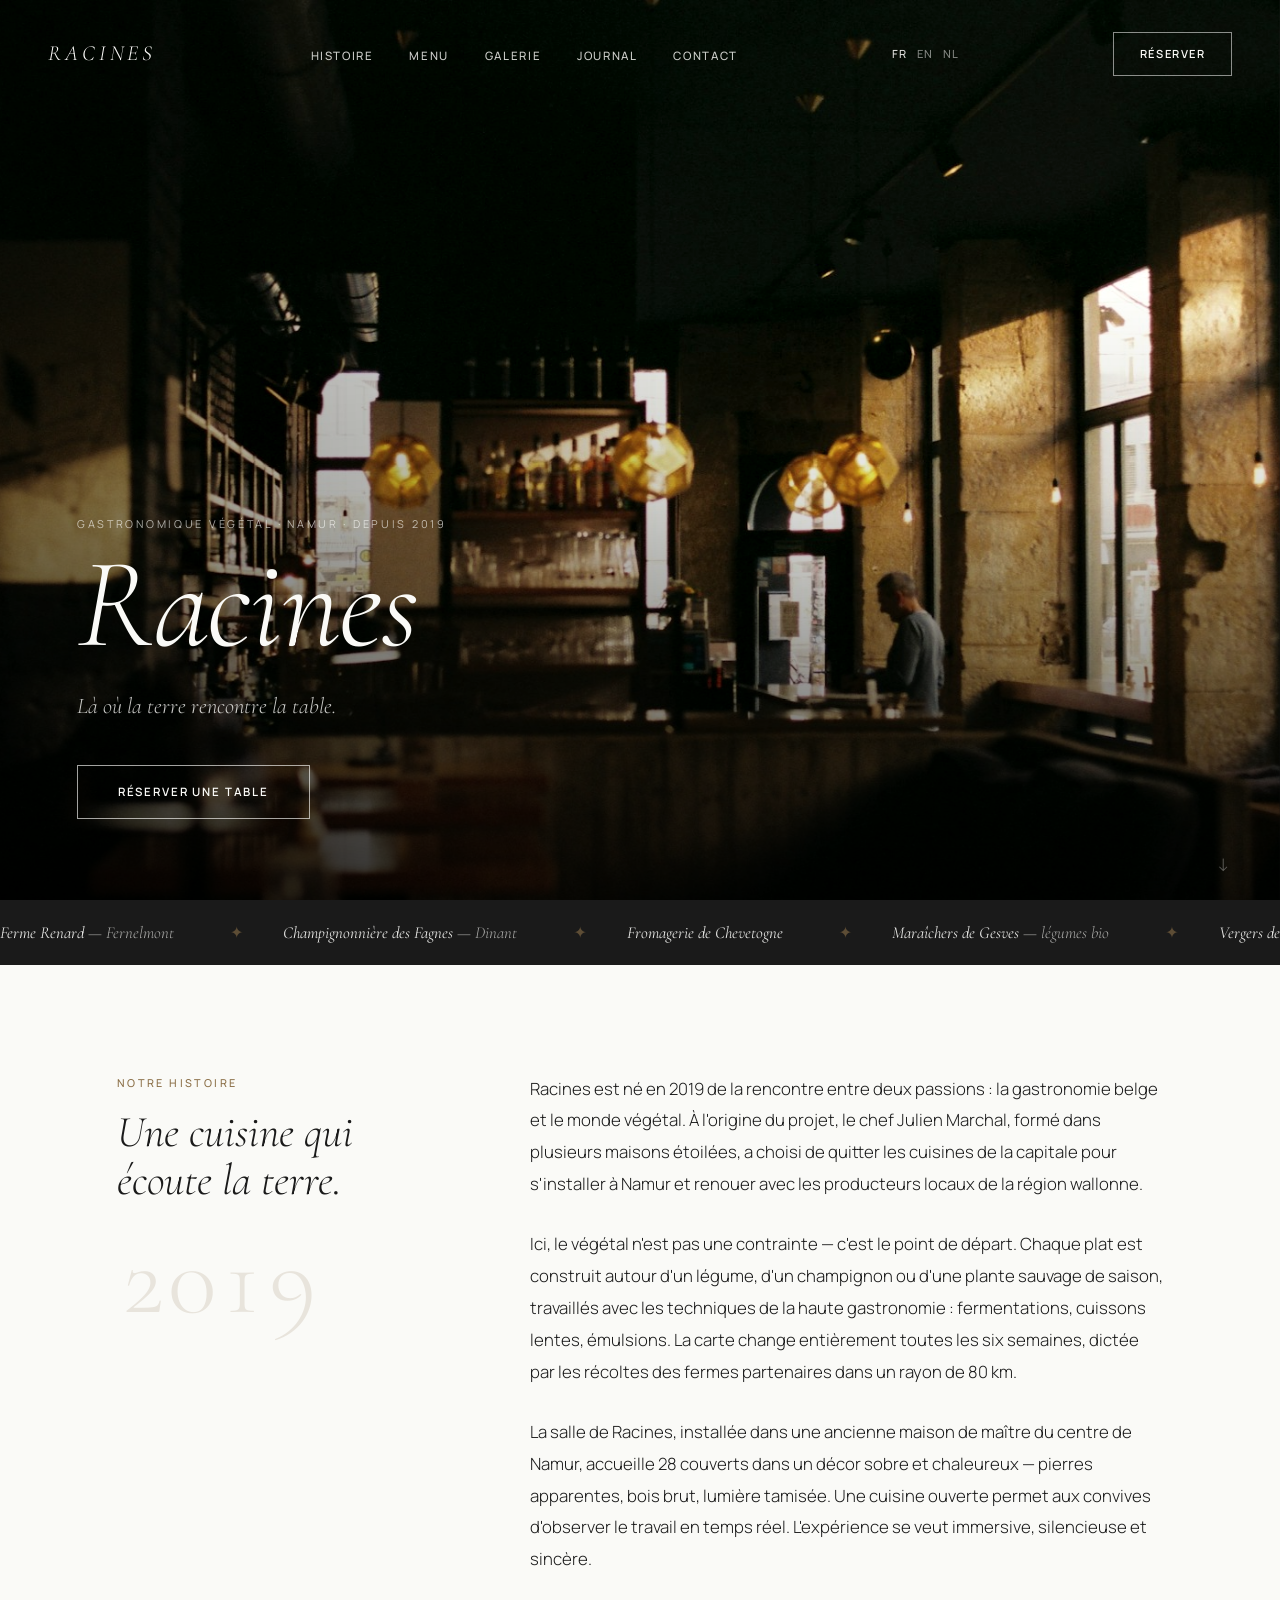
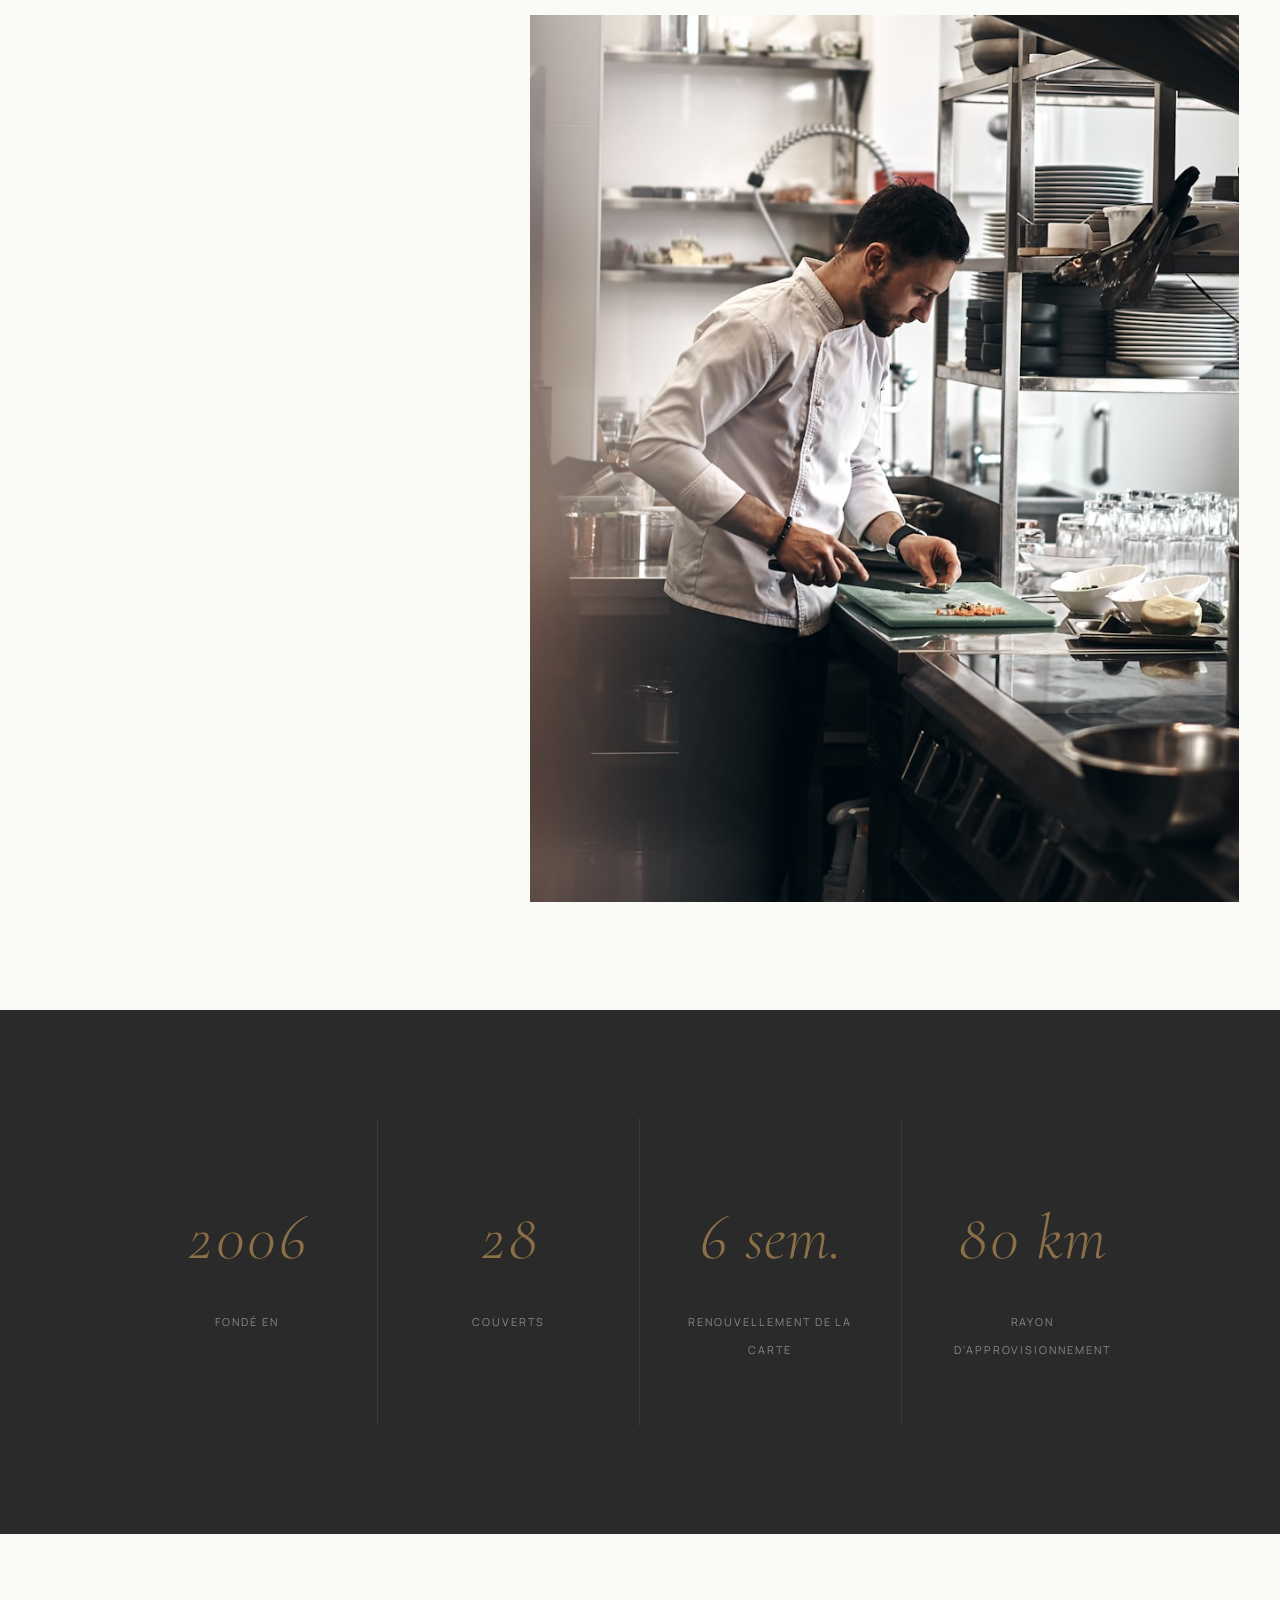
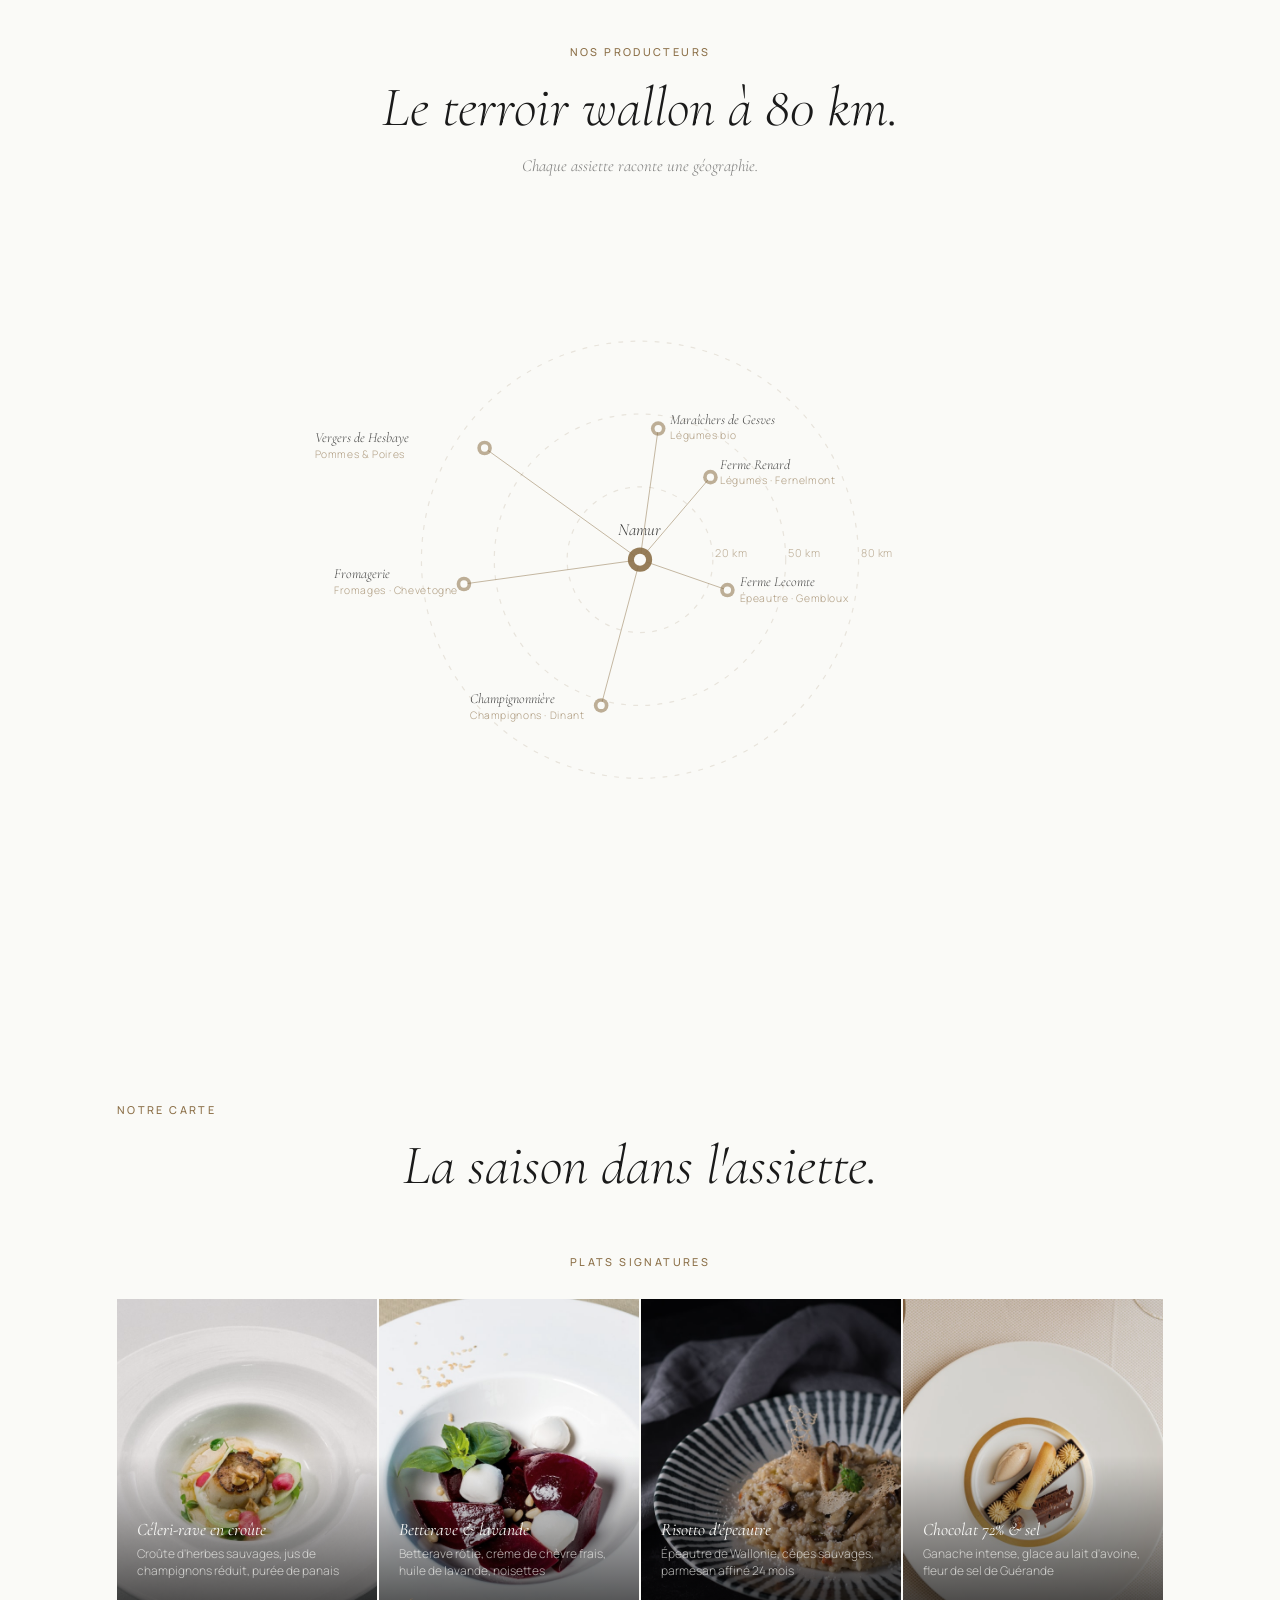
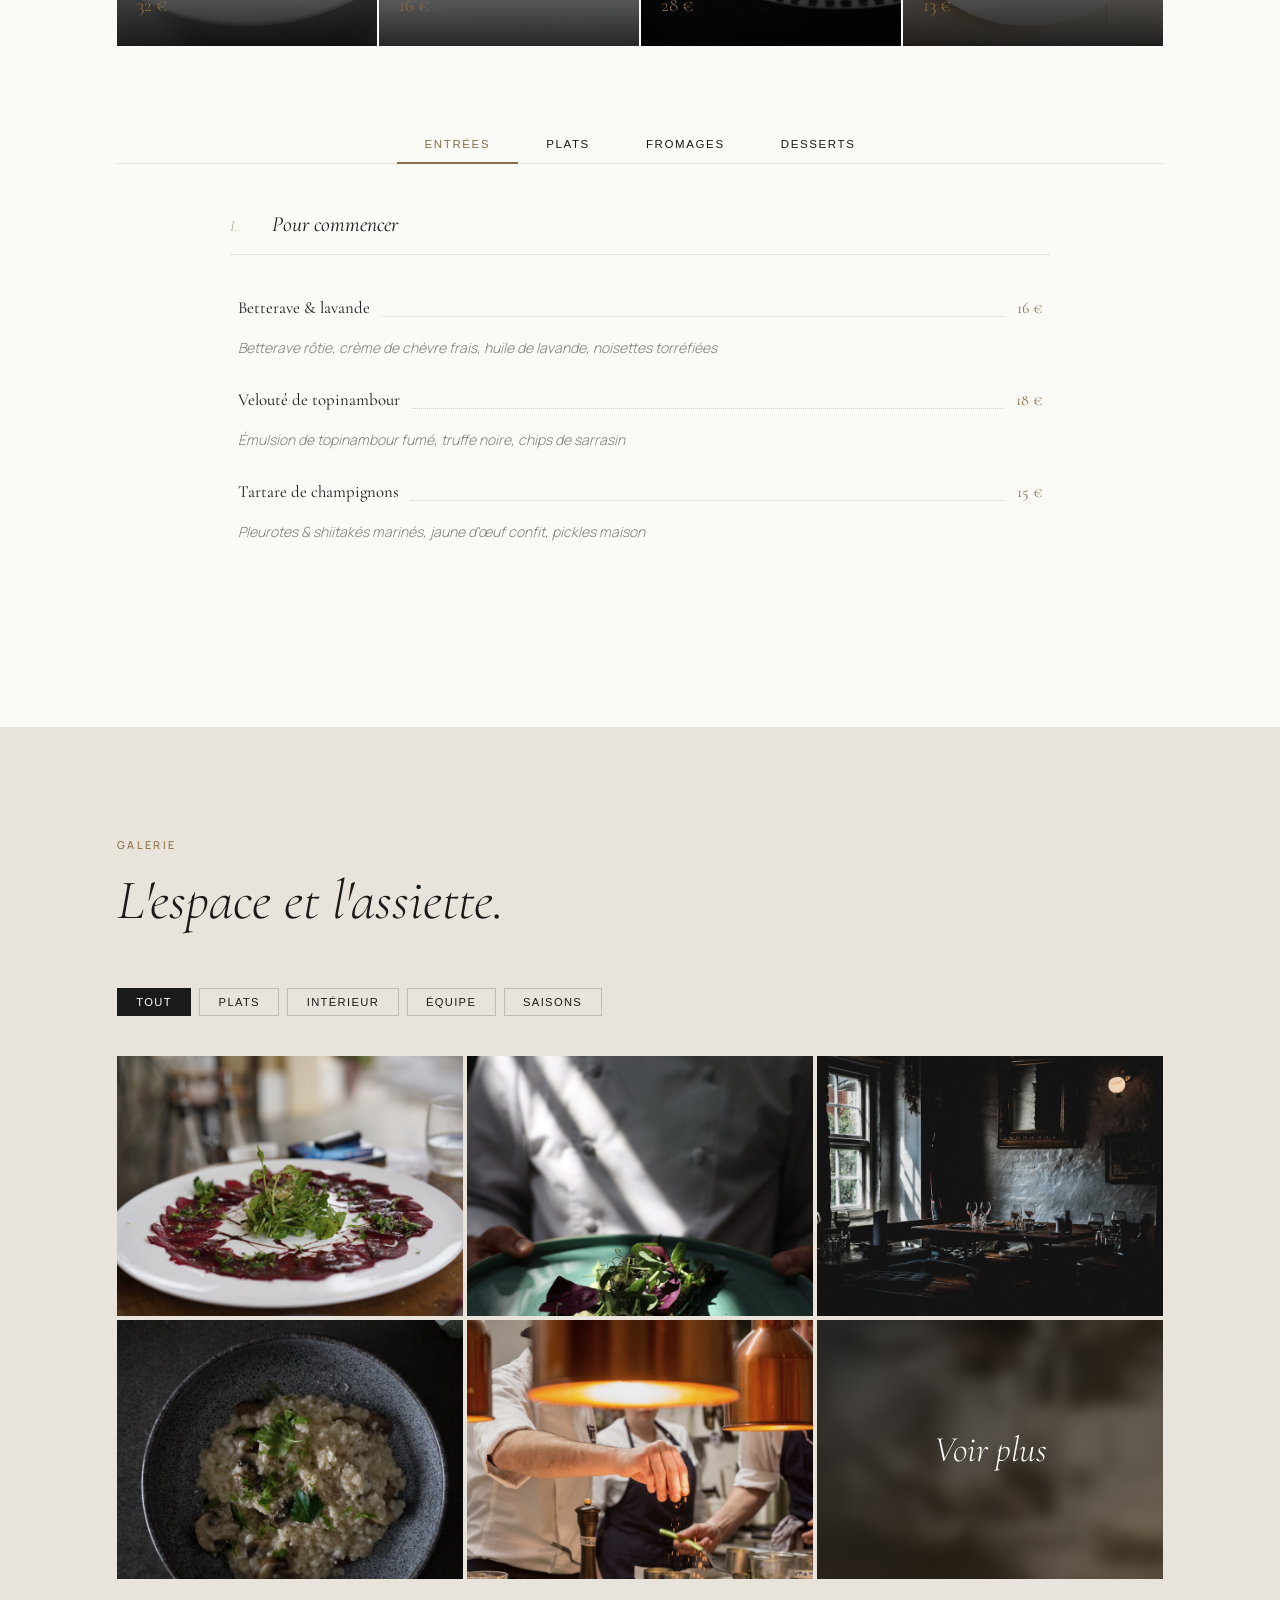
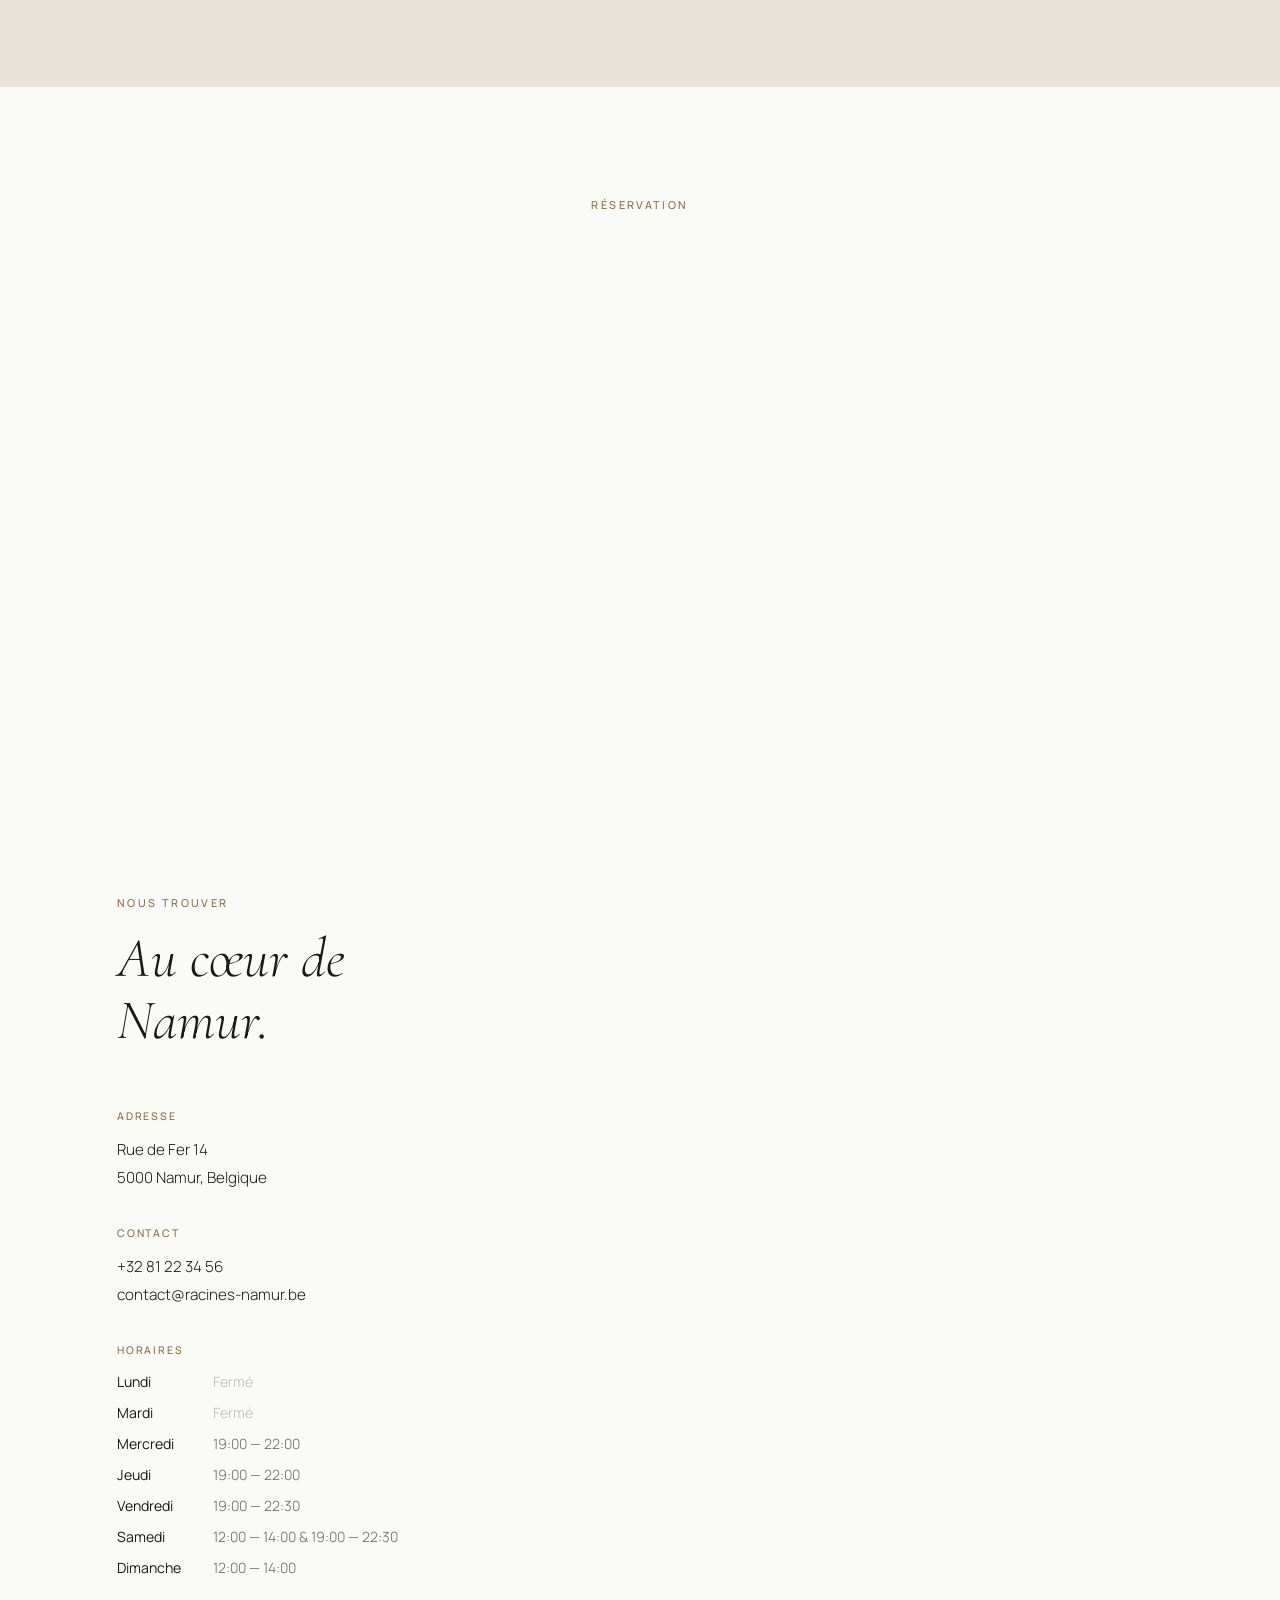
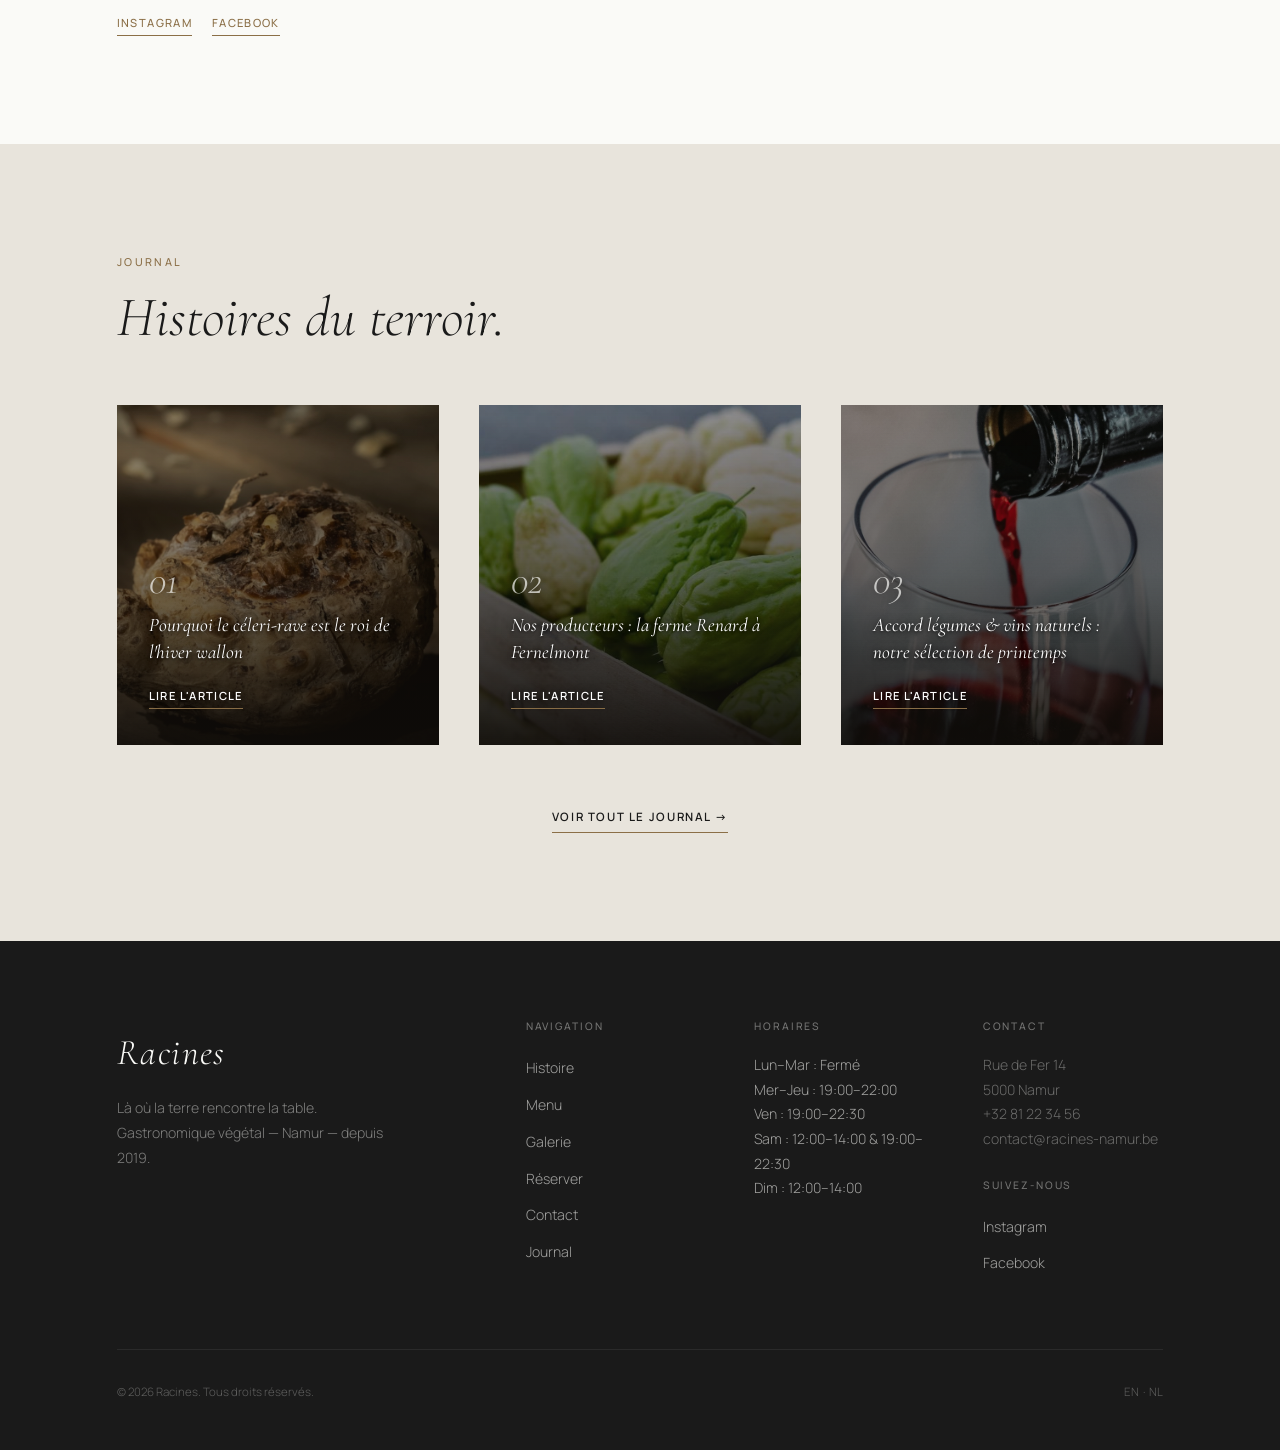
==== index.html @ 2dc5ccd5 "Site démo Racines — restaurant gastronomique végétal à Namur (Premium, mood Gastro)" ====
<!DOCTYPE html>
<html lang="fr">
<head>
  <meta charset="UTF-8">
  <meta name="viewport" content="width=device-width, initial-scale=1.0">
  <title>Racines — Restaurant gastronomique végétal à Namur</title>
  <meta name="description" content="Restaurant gastronomique végétal à Namur. Cuisine de saison, produits locaux wallons, 28 couverts. Réservation en ligne sur TheFork.">

  <!-- OpenGraph -->
  <meta property="og:title" content="Racines — Gastronomique végétal, Namur">
  <meta property="og:description" content="Restaurant gastronomique végétal à Namur. Cuisine de saison, produits locaux wallons, 28 couverts.">
  <meta property="og:image" content="https://racines-namur.be/assets/photos/hero.jpg">
  <meta property="og:url" content="https://racines-namur.be/">
  <meta property="og:type" content="website">
  <meta property="og:locale" content="fr_BE">

  <!-- Multilingue hreflang -->
  <link rel="alternate" hreflang="fr" href="https://racines-namur.be/" />
  <link rel="alternate" hreflang="en" href="https://racines-namur.be/en.html" />
  <link rel="alternate" hreflang="nl" href="https://racines-namur.be/nl.html" />
  <link rel="alternate" hreflang="x-default" href="https://racines-namur.be/" />

  <!-- Favicon -->
  <link rel="icon" type="image/svg+xml" href="assets/favicon.svg">

  <!-- Google Fonts -->
  <link rel="preconnect" href="https://fonts.googleapis.com">
  <link rel="preconnect" href="https://fonts.gstatic.com" crossorigin>
  <link href="https://fonts.googleapis.com/css2?family=Cormorant+Garamond:ital,wght@0,300;0,400;0,600;1,300;1,400;1,600&family=Manrope:wght@300;400;500;600&display=swap" rel="stylesheet">

  <!-- AOS — version figée -->
  <link href="https://unpkg.com/aos@2.3.4/dist/aos.css" rel="stylesheet">

  <!-- Styles -->
  <link rel="stylesheet" href="styles.css?v=3">

  <!-- Flux RSS du Journal -->
  <link rel="alternate" type="application/rss+xml" title="Racines — Journal" href="feed.xml">

  <!-- Schema.org Restaurant (Premium — enrichi) -->
  <script type="application/ld+json">
  {
    "@context": "https://schema.org",
    "@type": "Restaurant",
    "name": "Racines",
    "inLanguage": "fr",
    "image": "https://racines-namur.be/assets/photos/hero.jpg",
    "description": "Restaurant gastronomique végétal à Namur. Cuisine de saison, produits locaux wallons dans un rayon de 80 km.",
    "address": {
      "@type": "PostalAddress",
      "streetAddress": "Rue de Fer 14",
      "postalCode": "5000",
      "addressLocality": "Namur",
      "addressCountry": "BE"
    },
    "geo": {
      "@type": "GeoCoordinates",
      "latitude": 50.4669,
      "longitude": 4.8674
    },
    "telephone": "+32 81 22 34 56",
    "email": "contact@racines-namur.be",
    "servesCuisine": "Gastronomique végétal",
    "priceRange": "€€€",
    "url": "https://racines-namur.be",
    "menu": "https://racines-namur.be/#menu",
    "acceptsReservations": true,
    "hasMap": "https://maps.app.goo.gl/racines-namur",
    "openingHoursSpecification": [
      { "@type": "OpeningHoursSpecification", "dayOfWeek": ["Wednesday","Thursday"], "opens": "19:00", "closes": "22:00" },
      { "@type": "OpeningHoursSpecification", "dayOfWeek": "Friday", "opens": "19:00", "closes": "22:30" },
      { "@type": "OpeningHoursSpecification", "dayOfWeek": "Saturday", "opens": "12:00", "closes": "14:00" },
      { "@type": "OpeningHoursSpecification", "dayOfWeek": "Saturday", "opens": "19:00", "closes": "22:30" },
      { "@type": "OpeningHoursSpecification", "dayOfWeek": "Sunday", "opens": "12:00", "closes": "14:00" }
    ]
  }
  </script>
</head>
<body>

  <!-- ============================================================
       NAV
  ============================================================ -->
  <nav class="nav" id="nav" role="navigation" aria-label="Navigation principale">
    <a href="#" class="nav-logo-text" aria-label="Racines — accueil">Racines</a>

    <ul class="nav-links" role="list">
      <li><a href="#about">Histoire</a></li>
      <li><a href="#menu">Menu</a></li>
      <li><a href="#galerie">Galerie</a></li>
      <li><a href="#blog">Journal</a></li>
      <li><a href="#contact">Contact</a></li>
    </ul>

    <ul class="lang-switcher" role="list" aria-label="Langue">
      <li><a href="index.html" hreflang="fr" class="active" aria-current="true">FR</a></li>
      <li><a href="en.html" hreflang="en">EN</a></li>
      <li><a href="nl.html" hreflang="nl">NL</a></li>
    </ul>

    <a href="#reservation" class="nav-cta">Réserver</a>

    <button class="nav-burger" aria-label="Ouvrir le menu" aria-expanded="false" aria-controls="nav-mobile">
      <span></span><span></span><span></span>
    </button>
  </nav>

  <!-- Mobile nav -->
  <div class="nav-mobile" id="nav-mobile" hidden role="dialog" aria-label="Menu mobile">
    <button class="nav-close" id="nav-close" aria-label="Fermer le menu">×</button>
    <ul class="nav-mobile-links" role="list">
      <li><a href="#about">Histoire</a></li>
      <li><a href="#menu">Menu</a></li>
      <li><a href="#galerie">Galerie</a></li>
      <li><a href="#blog">Journal</a></li>
      <li><a href="#reservation">Réserver</a></li>
      <li><a href="#contact">Contact</a></li>
    </ul>
    <ul class="lang-mobile" role="list" aria-label="Langue">
      <li><a href="index.html" hreflang="fr">FR</a></li>
      <li><a href="en.html" hreflang="en">EN</a></li>
      <li><a href="nl.html" hreflang="nl">NL</a></li>
    </ul>
  </div>

  <!-- ============================================================
       HERO — full-bleed, titre italique bas-gauche
  ============================================================ -->
  <section class="hero-full" aria-label="Accueil">
    <picture>
      <img src="assets/photos/hero.jpg"
           alt="Salle de Racines — pierres apparentes, bois brut, cuisine ouverte"
           class="hero-image"
           loading="eager"
           fetchpriority="high">
    </picture>
    <div class="hero-content">
      <span class="hero-eyebrow">Gastronomique végétal &middot; Namur &middot; depuis 2019</span>
      <h1 class="hero-title">Racines</h1>
      <p class="hero-slogan">Là où la terre rencontre la table.</p>
      <a href="#reservation" class="hero-cta">Réserver une table</a>
    </div>
    <div class="hero-scroll" aria-hidden="true">↓</div>
  </section>

  <!-- ============================================================
       MARQUEE — producteurs wallons [brisure signature]
  ============================================================ -->
  <div class="marquee-section" aria-hidden="true">
    <div class="marquee-track">
      <!-- Contenu dupliqué pour l'infini -->
      <span class="marquee-item"><strong>Ferme Renard</strong> — Fernelmont</span>
      <span class="marquee-sep">✦</span>
      <span class="marquee-item"><strong>Champignonnière des Fagnes</strong> — Dinant</span>
      <span class="marquee-sep">✦</span>
      <span class="marquee-item"><strong>Fromagerie de Chevetogne</strong></span>
      <span class="marquee-sep">✦</span>
      <span class="marquee-item"><strong>Maraîchers de Gesves</strong> — légumes bio</span>
      <span class="marquee-sep">✦</span>
      <span class="marquee-item"><strong>Vergers de Hesbaye</strong> — pommes &amp; poires</span>
      <span class="marquee-sep">✦</span>
      <span class="marquee-item"><strong>Épeautre de la Ferme Lecomte</strong> — Gembloux</span>
      <span class="marquee-sep">✦</span>
      <!-- Duplicate pour le seamless loop -->
      <span class="marquee-item"><strong>Ferme Renard</strong> — Fernelmont</span>
      <span class="marquee-sep">✦</span>
      <span class="marquee-item"><strong>Champignonnière des Fagnes</strong> — Dinant</span>
      <span class="marquee-sep">✦</span>
      <span class="marquee-item"><strong>Fromagerie de Chevetogne</strong></span>
      <span class="marquee-sep">✦</span>
      <span class="marquee-item"><strong>Maraîchers de Gesves</strong> — légumes bio</span>
      <span class="marquee-sep">✦</span>
      <span class="marquee-item"><strong>Vergers de Hesbaye</strong> — pommes &amp; poires</span>
      <span class="marquee-sep">✦</span>
      <span class="marquee-item"><strong>Épeautre de la Ferme Lecomte</strong> — Gembloux</span>
      <span class="marquee-sep">✦</span>
    </div>
  </div>

  <!-- ============================================================
       À PROPOS — grid 1/3 sidebar + 2/3 body [asymétrie structurelle]
  ============================================================ -->
  <section id="about" class="about">
    <div class="container">
      <div class="about-grid">

        <!-- Sidebar 1/3 — sticky -->
        <aside class="about-sidebar" data-aos="fade-right" data-aos-duration="1200">
          <span class="section-label">Notre histoire</span>
          <h2 class="section-title reveal-words">Une cuisine qui écoute la terre.</h2>
          <div class="about-year" aria-label="Fondé en 2019">2019</div>
        </aside>

        <!-- Corps 2/3 -->
        <div class="about-body" data-aos="fade-up" data-aos-duration="1200" data-aos-delay="150">
          <p>Racines est né en 2019 de la rencontre entre deux passions : la gastronomie belge et le monde végétal. À l'origine du projet, le chef Julien Marchal, formé dans plusieurs maisons étoilées, a choisi de quitter les cuisines de la capitale pour s'installer à Namur et renouer avec les producteurs locaux de la région wallonne.</p>
          <p>Ici, le végétal n'est pas une contrainte — c'est le point de départ. Chaque plat est construit autour d'un légume, d'un champignon ou d'une plante sauvage de saison, travaillés avec les techniques de la haute gastronomie : fermentations, cuissons lentes, émulsions. La carte change entièrement toutes les six semaines, dictée par les récoltes des fermes partenaires dans un rayon de 80 km.</p>
          <p>La salle de Racines, installée dans une ancienne maison de maître du centre de Namur, accueille 28 couverts dans un décor sobre et chaleureux — pierres apparentes, bois brut, lumière tamisée. Une cuisine ouverte permet aux convives d'observer le travail en temps réel. L'expérience se veut immersive, silencieuse et sincère.</p>

          <!-- Photo débordante hors du conteneur -->
          <div class="about-photo">
            <picture class="img-with-fallback">
              <img src="assets/photos/equipe-1.jpg"
                   alt="Le chef Julien Marchal en cuisine ouverte chez Racines"
                   loading="lazy">
            </picture>
          </div>
        </div>

      </div>
    </div>
  </section>

  <!-- ============================================================
       CHIFFRES
  ============================================================ -->
  <section class="chiffres" data-aos="fade-up" data-aos-duration="1200">
    <div class="container">
      <div class="chiffres-grid">
        <div class="chiffre-item">
          <span class="chiffre-num counter" data-target="2019" data-duration="2000">2019</span>
          <span class="chiffre-label">Fondé en</span>
        </div>
        <div class="chiffre-item">
          <span class="chiffre-num counter" data-target="28" data-duration="1400">28</span>
          <span class="chiffre-label">Couverts</span>
        </div>
        <div class="chiffre-item">
          <span class="chiffre-num counter" data-target="6" data-suffix=" sem." data-duration="1200">6 sem.</span>
          <span class="chiffre-label">Renouvellement de la carte</span>
        </div>
        <div class="chiffre-item">
          <span class="chiffre-num counter" data-target="80" data-suffix=" km" data-duration="1600">80 km</span>
          <span class="chiffre-label">Rayon d'approvisionnement</span>
        </div>
      </div>
    </div>
  </section>

  <!-- ============================================================
       TERROIR — diagramme radial SVG [brisure signature]
  ============================================================ -->
  <section class="terroir" data-aos="fade-up" data-aos-duration="1400">
    <div class="container">
      <span class="section-label">Nos producteurs</span>
      <h2 class="section-title section-title--center reveal-words">Le terroir wallon à 80 km.</h2>
      <p class="terroir-subtitle">Chaque assiette raconte une géographie.</p>

      <div class="terroir-diagram">
        <svg viewBox="0 0 560 520" xmlns="http://www.w3.org/2000/svg" role="img" aria-label="Carte des producteurs partenaires de Racines autour de Namur">
          <defs>
            <radialGradient id="bgGrad" cx="50%" cy="50%" r="50%">
              <stop offset="0%" stop-color="#f0ece2" stop-opacity="0.5"/>
              <stop offset="100%" stop-color="#fafaf7" stop-opacity="0"/>
            </radialGradient>
          </defs>

          <!-- Cercles concentriques distance -->
          <circle cx="280" cy="260" r="60"  fill="none" stroke="#e8e4dc" stroke-width="1" stroke-dasharray="4 6"/>
          <circle cx="280" cy="260" r="120" fill="none" stroke="#e8e4dc" stroke-width="1" stroke-dasharray="4 6"/>
          <circle cx="280" cy="260" r="180" fill="none" stroke="#e8e4dc" stroke-width="1" stroke-dasharray="4 6"/>

          <!-- Labels distance -->
          <text x="342" y="258" font-family="Manrope, sans-serif" font-size="9" fill="#8b6f47" opacity="0.55" letter-spacing="0.08em">20 km</text>
          <text x="402" y="258" font-family="Manrope, sans-serif" font-size="9" fill="#8b6f47" opacity="0.55" letter-spacing="0.08em">50 km</text>
          <text x="462" y="258" font-family="Manrope, sans-serif" font-size="9" fill="#8b6f47" opacity="0.55" letter-spacing="0.08em">80 km</text>

          <!-- Lignes vers les producteurs -->
          <!-- Ferme Renard — Fernelmont (NE, ~20 km) -->
          <line x1="280" y1="260" x2="338" y2="192" stroke="#8b6f47" stroke-width="0.8" stroke-opacity="0.5"/>
          <!-- Champignonnière des Fagnes — Dinant (S, ~30 km) -->
          <line x1="280" y1="260" x2="248" y2="380" stroke="#8b6f47" stroke-width="0.8" stroke-opacity="0.5"/>
          <!-- Fromagerie de Chevetogne (W, ~55 km) -->
          <line x1="280" y1="260" x2="135" y2="280" stroke="#8b6f47" stroke-width="0.8" stroke-opacity="0.5"/>
          <!-- Maraîchers de Gesves (N, ~22 km) -->
          <line x1="280" y1="260" x2="295" y2="152" stroke="#8b6f47" stroke-width="0.8" stroke-opacity="0.5"/>
          <!-- Vergers de Hesbaye (NW, ~60 km) -->
          <line x1="280" y1="260" x2="152" y2="168" stroke="#8b6f47" stroke-width="0.8" stroke-opacity="0.5"/>
          <!-- Ferme Lecomte — Gembloux (E, ~20 km) -->
          <line x1="280" y1="260" x2="352" y2="285" stroke="#8b6f47" stroke-width="0.8" stroke-opacity="0.5"/>

          <!-- Namur — centre -->
          <circle cx="280" cy="260" r="10" fill="#8b6f47" opacity="0.9"/>
          <circle cx="280" cy="260" r="5"  fill="#fafaf7"/>
          <text x="280" y="240" text-anchor="middle" font-family="Cormorant Garamond, serif" font-style="italic" font-size="14" fill="#1a1a1a" opacity="0.85">Namur</text>

          <!-- Producteur 1 — Ferme Renard -->
          <circle cx="338" cy="192" r="6" fill="#8b6f47" opacity="0.55"/>
          <circle cx="338" cy="192" r="3" fill="#fafaf7"/>
          <text x="346" y="185" font-family="Cormorant Garamond, serif" font-style="italic" font-size="11.5" fill="#1a1a1a" opacity="0.8">Ferme Renard</text>
          <text x="346" y="198" font-family="Manrope, sans-serif" font-size="8.5" fill="#8b6f47" opacity="0.65" letter-spacing="0.06em">Légumes · Fernelmont</text>

          <!-- Producteur 2 — Champignonnière -->
          <circle cx="248" cy="380" r="6" fill="#8b6f47" opacity="0.55"/>
          <circle cx="248" cy="380" r="3" fill="#fafaf7"/>
          <text x="140" y="378" font-family="Cormorant Garamond, serif" font-style="italic" font-size="11.5" fill="#1a1a1a" opacity="0.8">Champignonnière</text>
          <text x="140" y="391" font-family="Manrope, sans-serif" font-size="8.5" fill="#8b6f47" opacity="0.65" letter-spacing="0.06em">Champignons · Dinant</text>

          <!-- Producteur 3 — Fromagerie Chevetogne -->
          <circle cx="135" cy="280" r="6" fill="#8b6f47" opacity="0.55"/>
          <circle cx="135" cy="280" r="3" fill="#fafaf7"/>
          <text x="28" y="275" font-family="Cormorant Garamond, serif" font-style="italic" font-size="11.5" fill="#1a1a1a" opacity="0.8">Fromagerie</text>
          <text x="28" y="288" font-family="Manrope, sans-serif" font-size="8.5" fill="#8b6f47" opacity="0.65" letter-spacing="0.06em">Fromages · Chevetogne</text>

          <!-- Producteur 4 — Maraîchers de Gesves -->
          <circle cx="295" cy="152" r="6" fill="#8b6f47" opacity="0.55"/>
          <circle cx="295" cy="152" r="3" fill="#fafaf7"/>
          <text x="305" y="148" font-family="Cormorant Garamond, serif" font-style="italic" font-size="11.5" fill="#1a1a1a" opacity="0.8">Maraîchers de Gesves</text>
          <text x="305" y="161" font-family="Manrope, sans-serif" font-size="8.5" fill="#8b6f47" opacity="0.65" letter-spacing="0.06em">Légumes bio</text>

          <!-- Producteur 5 — Vergers de Hesbaye -->
          <circle cx="152" cy="168" r="6" fill="#8b6f47" opacity="0.55"/>
          <circle cx="152" cy="168" r="3" fill="#fafaf7"/>
          <text x="12" y="163" font-family="Cormorant Garamond, serif" font-style="italic" font-size="11.5" fill="#1a1a1a" opacity="0.8">Vergers de Hesbaye</text>
          <text x="12" y="176" font-family="Manrope, sans-serif" font-size="8.5" fill="#8b6f47" opacity="0.65" letter-spacing="0.06em">Pommes &amp; Poires</text>

          <!-- Producteur 6 — Ferme Lecomte -->
          <circle cx="352" cy="285" r="6" fill="#8b6f47" opacity="0.55"/>
          <circle cx="352" cy="285" r="3" fill="#fafaf7"/>
          <text x="362" y="282" font-family="Cormorant Garamond, serif" font-style="italic" font-size="11.5" fill="#1a1a1a" opacity="0.8">Ferme Lecomte</text>
          <text x="362" y="295" font-family="Manrope, sans-serif" font-size="8.5" fill="#8b6f47" opacity="0.65" letter-spacing="0.06em">Épeautre · Gembloux</text>
        </svg>
      </div>
    </div>
  </section>

  <!-- ============================================================
       MENU INTERACTIF (Premium)
  ============================================================ -->
  <section id="menu" class="menu-interactif">
    <div class="container">
      <span class="section-label">Notre carte</span>
      <h2 class="section-title section-title--center reveal-words">La saison dans l'assiette.</h2>

      <!-- Vedettes -->
      <p class="vedettes-titre">Plats signatures</p>
      <div class="vedettes-grid">

        <article class="vedette-card" data-aos="fade-up" data-aos-duration="1200" data-aos-delay="0">
          <picture class="img-with-fallback">
            <img src="assets/photos/vedette-celeri.jpg" alt="Céleri-rave en croûte d'herbes sauvages" loading="lazy">
          </picture>
          <div class="vedette-info">
            <h3>Céleri-rave en croûte</h3>
            <p>Croûte d'herbes sauvages, jus de champignons réduit, purée de panais</p>
            <span class="vedette-prix">32 €</span>
          </div>
        </article>

        <article class="vedette-card" data-aos="fade-up" data-aos-duration="1200" data-aos-delay="80">
          <picture class="img-with-fallback">
            <img src="assets/photos/vedette-betterave.jpg" alt="Betterave rôtie, crème de chèvre et huile de lavande" loading="lazy">
          </picture>
          <div class="vedette-info">
            <h3>Betterave &amp; lavande</h3>
            <p>Betterave rôtie, crème de chèvre frais, huile de lavande, noisettes</p>
            <span class="vedette-prix">16 €</span>
          </div>
        </article>

        <article class="vedette-card" data-aos="fade-up" data-aos-duration="1200" data-aos-delay="160">
          <picture class="img-with-fallback">
            <img src="assets/photos/vedette-risotto.jpg" alt="Risotto d'épeautre de Wallonie aux cèpes sauvages" loading="lazy">
          </picture>
          <div class="vedette-info">
            <h3>Risotto d'épeautre</h3>
            <p>Épeautre de Wallonie, cèpes sauvages, parmesan affiné 24 mois</p>
            <span class="vedette-prix">28 €</span>
          </div>
        </article>

        <article class="vedette-card" data-aos="fade-up" data-aos-duration="1200" data-aos-delay="240">
          <picture class="img-with-fallback">
            <img src="assets/photos/vedette-chocolat.jpg" alt="Ganache chocolat 72% intense, glace au lait d'avoine" loading="lazy">
          </picture>
          <div class="vedette-info">
            <h3>Chocolat 72% &amp; sel</h3>
            <p>Ganache intense, glace au lait d'avoine, fleur de sel de Guérande</p>
            <span class="vedette-prix">13 €</span>
          </div>
        </article>

      </div>

      <!-- Filtres catégories -->
      <nav class="menu-cats" aria-label="Catégories du menu">
        <button class="menu-cat-btn actif" data-cat="entrees">Entrées</button>
        <button class="menu-cat-btn" data-cat="plats">Plats</button>
        <button class="menu-cat-btn" data-cat="fromages">Fromages</button>
        <button class="menu-cat-btn" data-cat="desserts">Desserts</button>
      </nav>

      <!-- Sections menu avec numérotation romaine -->
      <div class="menu-sections" id="menu-sections">

        <div class="menu-section-block" data-section="entrees" data-aos="fade-up" data-aos-duration="1200">
          <div class="menu-section-head">
            <span class="menu-roman" aria-hidden="true">I.</span>
            <h3>Pour commencer</h3>
          </div>
          <div class="menu-item">
            <span class="menu-item__nom">Betterave &amp; lavande</span>
            <span class="menu-item__dots"></span>
            <span class="menu-item__prix">16 €</span>
            <span class="menu-item__desc">Betterave rôtie, crème de chèvre frais, huile de lavande, noisettes torréfiées</span>
          </div>
          <div class="menu-item">
            <span class="menu-item__nom">Velouté de topinambour</span>
            <span class="menu-item__dots"></span>
            <span class="menu-item__prix">18 €</span>
            <span class="menu-item__desc">Émulsion de topinambour fumé, truffe noire, chips de sarrasin</span>
          </div>
          <div class="menu-item">
            <span class="menu-item__nom">Tartare de champignons</span>
            <span class="menu-item__dots"></span>
            <span class="menu-item__prix">15 €</span>
            <span class="menu-item__desc">Pleurotes &amp; shiitakés marinés, jaune d'œuf confit, pickles maison</span>
          </div>
        </div>

        <div class="menu-section-block" data-section="plats" data-aos="fade-up" data-aos-duration="1200">
          <div class="menu-section-head">
            <span class="menu-roman" aria-hidden="true">II.</span>
            <h3>Pour suivre</h3>
          </div>
          <div class="menu-item">
            <span class="menu-item__nom">Céleri-rave en croûte</span>
            <span class="menu-item__dots"></span>
            <span class="menu-item__prix">32 €</span>
            <span class="menu-item__desc">Croûte d'herbes sauvages, jus de champignons réduit, purée de panais</span>
          </div>
          <div class="menu-item">
            <span class="menu-item__nom">Risotto d'épeautre</span>
            <span class="menu-item__dots"></span>
            <span class="menu-item__prix">28 €</span>
            <span class="menu-item__desc">Épeautre de Wallonie, cèpes sauvages, parmesan affiné 24 mois</span>
          </div>
          <div class="menu-item">
            <span class="menu-item__nom">Courge &amp; miso</span>
            <span class="menu-item__dots"></span>
            <span class="menu-item__prix">29 €</span>
            <span class="menu-item__desc">Courge butternut confite, sauce miso blanc, quinoa soufflé, coriandre fraîche</span>
          </div>
        </div>

        <div class="menu-section-block" data-section="fromages" data-aos="fade-up" data-aos-duration="1200">
          <div class="menu-section-head">
            <span class="menu-roman" aria-hidden="true">III.</span>
            <h3>Sélection wallonne</h3>
          </div>
          <div class="menu-item">
            <span class="menu-item__nom">Plateau affiné</span>
            <span class="menu-item__dots"></span>
            <span class="menu-item__prix">14 €</span>
            <span class="menu-item__desc">3 fromages wallons sélectionnés, pain de campagne maison, confiture de figue</span>
          </div>
        </div>

        <div class="menu-section-block" data-section="desserts" data-aos="fade-up" data-aos-duration="1200">
          <div class="menu-section-head">
            <span class="menu-roman" aria-hidden="true">IV.</span>
            <h3>Pour finir</h3>
          </div>
          <div class="menu-item">
            <span class="menu-item__nom">Poire &amp; cardamome</span>
            <span class="menu-item__dots"></span>
            <span class="menu-item__prix">12 €</span>
            <span class="menu-item__desc">Poire pochée, crème diplomate cardamome, tuile au sucre brûlé</span>
          </div>
          <div class="menu-item">
            <span class="menu-item__nom">Chocolat 72% &amp; sel</span>
            <span class="menu-item__dots"></span>
            <span class="menu-item__prix">13 €</span>
            <span class="menu-item__desc">Ganache intense, glace au lait d'avoine, fleur de sel de Guérande</span>
          </div>
          <div class="menu-item">
            <span class="menu-item__nom">Sorbet saison</span>
            <span class="menu-item__dots"></span>
            <span class="menu-item__prix">9 €</span>
            <span class="menu-item__desc">Sorbet au fruit du marché, herbes fraîches du jardin</span>
          </div>
        </div>

      </div>
    </div>
  </section>

  <!-- ============================================================
       GALERIE (Premium = filtres + voir plus + lightbox)
  ============================================================ -->
  <section id="galerie" class="galerie-section">
    <div class="container">
      <span class="section-label">Galerie</span>
      <h2 class="section-title reveal-words">L'espace et l'assiette.</h2>

      <div class="galerie-filtres" role="group" aria-label="Filtrer la galerie">
        <button data-filtre="all" class="actif">Tout</button>
        <button data-filtre="plats">Plats</button>
        <button data-filtre="interieur">Intérieur</button>
        <button data-filtre="equipe">Équipe</button>
        <button data-filtre="evenements">Saisons</button>
      </div>

      <div class="galerie" id="galerie-grid" data-filter="all">
        <!-- 5 photos visibles par défaut -->
        <picture class="img-with-fallback" data-cat="plats">
          <img src="assets/photos/plat-1.jpg" alt="Betterave rôtie, crème de chèvre et lavande" loading="lazy">
        </picture>
        <picture class="img-with-fallback" data-cat="plats">
          <img src="assets/photos/plat-2.jpg" alt="Céleri-rave en croûte d'herbes sauvages" loading="lazy">
        </picture>
        <picture class="img-with-fallback" data-cat="interieur">
          <img src="assets/photos/interieur-1.jpg" alt="Salle principale — pierres apparentes et bois brut" loading="lazy">
        </picture>
        <picture class="img-with-fallback" data-cat="plats">
          <img src="assets/photos/plat-3.jpg" alt="Risotto d'épeautre aux cèpes sauvages" loading="lazy">
        </picture>
        <picture class="img-with-fallback" data-cat="interieur">
          <img src="assets/photos/interieur-2.jpg" alt="La cuisine ouverte de Racines" loading="lazy">
        </picture>

        <!-- Photo 6 : trigger "Voir plus" -->
        <picture class="img-with-fallback see-more-trigger" data-cat="equipe" data-see-more="Voir plus">
          <img src="assets/photos/equipe-1.jpg" alt="Le chef Julien Marchal en cuisine" loading="lazy">
        </picture>

        <!-- Photos extras (7-11) — cachées jusqu'au clic -->
        <picture class="img-with-fallback galerie-extra" data-cat="plats">
          <img src="assets/photos/plat-4.jpg" alt="Courge butternut confite au miso blanc" loading="lazy">
        </picture>
        <picture class="img-with-fallback galerie-extra" data-cat="interieur">
          <img src="assets/photos/interieur-3.jpg" alt="Lumière tamisée, tables en bois brut" loading="lazy">
        </picture>
        <picture class="img-with-fallback galerie-extra" data-cat="plats">
          <img src="assets/photos/dessert-1.jpg" alt="Poire pochée et crème cardamome" loading="lazy">
        </picture>
        <picture class="img-with-fallback galerie-extra" data-cat="evenements">
          <img src="assets/photos/producteurs-1.jpg" alt="Visite chez nos producteurs wallons" loading="lazy">
        </picture>
        <picture class="img-with-fallback galerie-extra" data-cat="equipe">
          <img src="assets/photos/equipe-2.jpg" alt="L'équipe de Racines en salle" loading="lazy">
        </picture>
      </div>

      <div class="galerie-less-wrap">
        <button type="button" class="galerie-less" aria-label="Réduire la galerie">Voir moins</button>
      </div>
    </div>

    <!-- Lightbox -->
    <div class="lightbox" id="lightbox" role="dialog" aria-modal="true" aria-label="Photo agrandie">
      <button class="lightbox-close" id="lightbox-close" aria-label="Fermer">×</button>
      <button class="lightbox-prev" id="lightbox-prev" aria-label="Photo précédente">‹</button>
      <img src="" alt="" class="lightbox-img" id="lightbox-img">
      <button class="lightbox-next" id="lightbox-next" aria-label="Photo suivante">›</button>
      <span class="lightbox-caption" id="lightbox-caption"></span>
    </div>
  </section>

  <!-- ============================================================
       RÉSERVATION — fond fixe parallax
  ============================================================ -->
  <section id="reservation" class="reservation">
    <div class="container">
      <span class="section-label">Réservation</span>
      <h2 class="section-title reveal-words">Réserver une table.</h2>
      <p class="reservation-sub">28 couverts, service intime.<br>Nous vous recommandons de réserver au moins 3 jours à l'avance.</p>

      <div class="reservation-infos">
        <div class="res-info">
          Service du soir
          <strong>Mercredi → Vendredi</strong>
        </div>
        <div class="res-info">
          Déjeuner &amp; dîner
          <strong>Samedi</strong>
        </div>
        <div class="res-info">
          Déjeuner uniquement
          <strong>Dimanche</strong>
        </div>
      </div>

      <a href="https://www.thefork.be/restaurant/racines-namur-placeholder"
         target="_blank"
         rel="noopener noreferrer"
         class="btn-res">
        Réserver sur TheFork
      </a>
    </div>
  </section>

  <!-- ============================================================
       CONTACT + CARTE
  ============================================================ -->
  <section id="contact" class="contact">
    <div class="container">
      <div class="contact-grid">

        <div class="contact-info" data-aos="fade-right" data-aos-duration="1200">
          <span class="section-label">Nous trouver</span>
          <h2 class="section-title">Au cœur de Namur.</h2>

          <address>
            <div class="contact-block">
              <span class="contact-block-label">Adresse</span>
              <p>Rue de Fer 14<br>5000 Namur, Belgique</p>
            </div>

            <div class="contact-block">
              <span class="contact-block-label">Contact</span>
              <p>
                <a href="tel:+3281223456">+32 81 22 34 56</a><br>
                <a href="mailto:contact@racines-namur.be">contact@racines-namur.be</a>
              </p>
            </div>

            <div class="contact-block">
              <span class="contact-block-label">Horaires</span>
              <dl class="horaires">
                <dt>Lundi</dt>   <dd class="ferme">Fermé</dd>
                <dt>Mardi</dt>   <dd class="ferme">Fermé</dd>
                <dt>Mercredi</dt><dd>19:00 — 22:00</dd>
                <dt>Jeudi</dt>   <dd>19:00 — 22:00</dd>
                <dt>Vendredi</dt><dd>19:00 — 22:30</dd>
                <dt>Samedi</dt>  <dd>12:00 — 14:00 &amp; 19:00 — 22:30</dd>
                <dt>Dimanche</dt><dd>12:00 — 14:00</dd>
              </dl>
            </div>
          </address>

          <div class="contact-socials">
            <a href="https://instagram.com/racines.namur" target="_blank" rel="noopener" aria-label="Instagram de Racines">Instagram</a>
            <a href="https://facebook.com/racinesnamur" target="_blank" rel="noopener" aria-label="Facebook de Racines">Facebook</a>
          </div>
        </div>

        <div class="contact-map" data-aos="fade-left" data-aos-duration="1200" data-aos-delay="150">
          <iframe
            src="https://www.google.com/maps?q=Rue+de+Fer+14,+5000+Namur,+Belgique&output=embed"
            width="100%"
            height="460"
            style="border:0;"
            allowfullscreen=""
            loading="lazy"
            referrerpolicy="no-referrer-when-downgrade"
            title="Localisation de Racines — Rue de Fer 14, Namur">
          </iframe>
        </div>

      </div>
    </div>
  </section>

  <!-- ============================================================
       BLOG — aperçu (Premium)
  ============================================================ -->
  <section id="blog" class="blog-apercu" data-aos="fade-up" data-aos-duration="1200">
    <div class="container">
      <span class="section-label">Journal</span>
      <h2 class="section-title reveal-words">Histoires du terroir.</h2>

      <div class="blog-grid">
        <article class="blog-card" style="background-image: linear-gradient(to top, rgba(15,12,9,0.92) 0%, rgba(15,12,9,0.55) 50%, rgba(15,12,9,0.35) 100%), url('assets/photos/article-celeri.jpg');">
          <span class="blog-card-num">01</span>
          <h3>Pourquoi le céleri-rave est le roi de l'hiver wallon</h3>
          <a href="blog/celeri-rave-hiver-wallon.html" class="lire">Lire l'article</a>
        </article>
        <article class="blog-card" style="background-image: linear-gradient(to top, rgba(15,12,9,0.94) 0%, rgba(15,12,9,0.6) 50%, rgba(15,12,9,0.4) 100%), url('assets/photos/article-ferme.jpg');">
          <span class="blog-card-num">02</span>
          <h3>Nos producteurs : la ferme Renard à Fernelmont</h3>
          <a href="blog/producteurs-ferme-renard-fernelmont.html" class="lire">Lire l'article</a>
        </article>
        <article class="blog-card" style="background-image: linear-gradient(to top, rgba(15,12,9,0.92) 0%, rgba(15,12,9,0.55) 50%, rgba(15,12,9,0.35) 100%), url('assets/photos/article-vins.jpg');">
          <span class="blog-card-num">03</span>
          <h3>Accord légumes &amp; vins naturels : notre sélection de printemps</h3>
          <a href="blog/accord-legumes-vins-naturels-printemps.html" class="lire">Lire l'article</a>
        </article>
      </div>
      <div class="blog-all-wrap">
        <a href="blog/" class="blog-all-link">Voir tout le journal →</a>
      </div>
    </div>
  </section>

  <!-- ============================================================
       FOOTER
  ============================================================ -->
  <footer class="footer">
    <div class="container">
      <div class="footer-grid">
        <div class="footer-brand">
          <span class="footer-brand-name">Racines</span>
          <p>Là où la terre rencontre la table.<br>Gastronomique végétal — Namur — depuis 2019.</p>
        </div>
        <div class="footer-col">
          <h4>Navigation</h4>
          <ul>
            <li><a href="#about">Histoire</a></li>
            <li><a href="#menu">Menu</a></li>
            <li><a href="#galerie">Galerie</a></li>
            <li><a href="#reservation">Réserver</a></li>
            <li><a href="#contact">Contact</a></li>
            <li><a href="#blog">Journal</a></li>
          </ul>
        </div>
        <div class="footer-col">
          <h4>Horaires</h4>
          <p>
            Lun–Mar : Fermé<br>
            Mer–Jeu : 19:00–22:00<br>
            Ven : 19:00–22:30<br>
            Sam : 12:00–14:00 &amp; 19:00–22:30<br>
            Dim : 12:00–14:00
          </p>
        </div>
        <div class="footer-col">
          <h4>Contact</h4>
          <address>
            <p>
              Rue de Fer 14<br>
              5000 Namur<br>
              <a href="tel:+3281223456">+32 81 22 34 56</a><br>
              <a href="mailto:contact@racines-namur.be">contact@racines-namur.be</a>
            </p>
          </address>
          <br>
          <h4>Suivez-nous</h4>
          <ul>
            <li><a href="https://instagram.com/racines.namur" target="_blank" rel="noopener">Instagram</a></li>
            <li><a href="https://facebook.com/racinesnamur" target="_blank" rel="noopener">Facebook</a></li>
          </ul>
        </div>
      </div>
      <div class="footer-bottom">
        <span>© <span id="year"></span> Racines. Tous droits réservés.</span>
        <span>
          <a href="en.html">EN</a> &nbsp;·&nbsp;
          <a href="nl.html">NL</a>
        </span>
      </div>
    </div>
  </footer>

  <!-- ============================================================
       SCRIPTS
  ============================================================ -->
  <script src="https://unpkg.com/aos@2.3.4/dist/aos.js"></script>
  <script src="script.js?v=3"></script>
</body>
</html>
---- styles.css ----
/* =====================================================
   RACINES — Namur — Gastronomique végétal
   Mood    : Gastro
   Tier    : Premium
   ===================================================== */

@import url('https://fonts.googleapis.com/css2?family=Cormorant+Garamond:ital,wght@0,300;0,400;0,600;1,300;1,400;1,600&family=Manrope:wght@300;400;500;600&display=swap');

/* =====================================================
   VARIABLES
   ===================================================== */
:root {
  --color-bg:        #fafaf7;
  --color-text:      #1a1a1a;
  --color-accent:    #8b6f47;
  --color-secondary: #2a2a2a;
  --color-subtle:    #e8e4dc;
  --font-display:    'Cormorant Garamond', Georgia, serif;
  --font-body:       'Manrope', system-ui, sans-serif;
  --container-max:   1200px;
  --section-padding: clamp(5rem, 12vh, 9rem);
}

/* =====================================================
   RESET + BASE
   ===================================================== */
*, *::before, *::after { box-sizing: border-box; margin: 0; padding: 0; }
html { scroll-behavior: smooth; }
body {
  font-family: var(--font-body);
  color: var(--color-text);
  background: var(--color-bg);
  line-height: 1.75;
  -webkit-font-smoothing: antialiased;
  font-weight: 300;
}
img { max-width: 100%; height: auto; display: block; }
h1, h2, h3, h4 { font-family: var(--font-display); line-height: 1.15; }
a { color: inherit; text-decoration: none; }
.container { max-width: var(--container-max); margin: 0 auto; padding: 0 6vw; }
section { padding-block: var(--section-padding); }

/* Etiquette de section */
.section-label {
  display: block;
  font-family: var(--font-body);
  font-size: 0.68rem;
  letter-spacing: 0.22em;
  text-transform: uppercase;
  font-weight: 500;
  color: var(--color-accent);
  margin-bottom: 1rem;
}
.section-title {
  font-family: var(--font-display);
  font-size: clamp(2rem, 5vw, 3.5rem);
  font-weight: 300;
  font-style: italic;
  line-height: 1.1;
  margin-bottom: 3.5rem;
}
.section-title--center { text-align: center; }

/* =====================================================
   NAV
   ===================================================== */
.nav {
  position: fixed;
  top: 0; left: 0; right: 0;
  z-index: 100;
  padding: 2rem 3rem;
  display: flex;
  align-items: center;
  justify-content: space-between;
  gap: 2rem;
  transition: background 400ms ease, padding 400ms ease;
}
.nav--scrolled {
  background: rgba(250, 250, 247, 0.96);
  backdrop-filter: blur(12px);
  -webkit-backdrop-filter: blur(12px);
  padding: 1rem 3rem;
  box-shadow: 0 1px 0 rgba(0,0,0,0.07);
}

.nav-logo-text {
  font-family: var(--font-display);
  font-size: 1.35rem;
  font-weight: 300;
  letter-spacing: 0.18em;
  text-transform: uppercase;
  font-style: italic;
  color: var(--color-bg);
  transition: color 400ms;
  white-space: nowrap;
}
.nav--scrolled .nav-logo-text { color: var(--color-text); }

.nav-links {
  display: flex;
  gap: 2.25rem;
  list-style: none;
}
.nav-links a {
  font-size: 0.72rem;
  letter-spacing: 0.14em;
  text-transform: uppercase;
  font-weight: 500;
  color: rgba(250,250,247,0.82);
  transition: color 300ms;
}
.nav--scrolled .nav-links a { color: var(--color-secondary); }
.nav-links a:hover { color: var(--color-accent); }

.lang-switcher {
  display: flex;
  gap: 0.6rem;
  list-style: none;
  font-size: 0.7rem;
  letter-spacing: 0.1em;
  font-weight: 500;
}
.lang-switcher a {
  color: rgba(250,250,247,0.5);
  transition: color 300ms;
  padding: 0.2rem 0;
}
.lang-switcher a.active,
.lang-switcher a:hover { color: rgba(250,250,247,0.9); }
.nav--scrolled .lang-switcher a { color: rgba(26,26,26,0.4); }
.nav--scrolled .lang-switcher a.active,
.nav--scrolled .lang-switcher a:hover { color: var(--color-accent); }

.nav-cta {
  font-size: 0.7rem;
  letter-spacing: 0.14em;
  text-transform: uppercase;
  font-weight: 600;
  padding: 0.7rem 1.6rem;
  border: 1px solid rgba(250,250,247,0.55);
  color: var(--color-bg);
  transition: background 300ms, color 300ms, border-color 300ms;
  white-space: nowrap;
}
.nav-cta:hover { background: var(--color-bg); color: var(--color-text); }
.nav--scrolled .nav-cta { border-color: var(--color-accent); color: var(--color-accent); }
.nav--scrolled .nav-cta:hover { background: var(--color-accent); color: var(--color-bg); }

/* Burger */
.nav-burger { display: none; background: none; border: none; cursor: pointer; padding: 0.4rem; }
.nav-burger span {
  display: block;
  width: 26px; height: 1.5px;
  background: var(--color-bg);
  margin: 6px 0;
  transition: transform 280ms, opacity 280ms, background 400ms;
}
.nav--scrolled .nav-burger span { background: var(--color-text); }
.nav-burger[aria-expanded="true"] span:nth-child(1) { transform: translateY(7.5px) rotate(45deg); }
.nav-burger[aria-expanded="true"] span:nth-child(2) { opacity: 0; }
.nav-burger[aria-expanded="true"] span:nth-child(3) { transform: translateY(-7.5px) rotate(-45deg); }

.nav-mobile {
  position: fixed; inset: 0;
  background: var(--color-bg);
  z-index: 99;
  padding: 7rem 3rem 3rem;
  overflow-y: auto;
  display: flex;
  flex-direction: column;
  justify-content: center;
}
/* Respecter l'attribut [hidden] : sans cette règle, .nav-mobile { display:flex }
   l'emporte sur la règle user-agent [hidden]{display:none} et l'overlay reste
   visible en permanence par-dessus toute la page. */
.nav-mobile[hidden] { display: none; }
.nav-mobile ul { list-style: none; }
.nav-mobile .nav-mobile-links a {
  display: block;
  padding: 1.1rem 0;
  font-family: var(--font-display);
  font-size: 2.25rem;
  font-weight: 300;
  font-style: italic;
  color: var(--color-text);
  border-bottom: 1px solid var(--color-subtle);
  transition: color 200ms, padding-left 200ms;
}
.nav-mobile .nav-mobile-links a:hover { color: var(--color-accent); padding-left: 0.75rem; }
.nav-mobile .lang-mobile {
  display: flex; gap: 1.5rem;
  margin-top: 2rem;
  font-size: 0.78rem;
  letter-spacing: 0.1em;
  text-transform: uppercase;
}
.nav-mobile .lang-mobile a { color: var(--color-accent); font-weight: 500; }
.nav-close {
  position: absolute;
  top: 1.5rem; right: 2rem;
  background: none; border: none;
  font-size: 1.75rem; line-height: 1;
  color: var(--color-text);
  cursor: pointer;
  opacity: 0.4;
  transition: opacity 200ms;
}
.nav-close:hover { opacity: 1; }

@media (max-width: 860px) {
  .nav-links, .lang-switcher { display: none; }
  .nav-burger { display: block; }
  .nav-cta { display: none; }
  .nav { padding: 1.25rem 1.5rem; }
  .nav--scrolled { padding: 0.85rem 1.5rem; }
}

/* =====================================================
   HERO — full-bleed, titre bas-gauche en italique
   ===================================================== */
.hero-full {
  position: relative;
  height: 100vh;
  min-height: 640px;
  overflow: hidden;
  background: var(--color-secondary);
}
.hero-image {
  position: absolute; inset: 0;
  width: 100%; height: 110%;
  object-fit: cover;
  z-index: 0;
  will-change: transform;
  filter: saturate(0.8) contrast(1.05);
}
.hero-full::after {
  content: '';
  position: absolute; inset: 0;
  background:
    linear-gradient(to top, rgba(0,0,0,0.75) 0%, rgba(0,0,0,0.12) 45%, transparent 68%),
    linear-gradient(to right, rgba(0,0,0,0.38) 0%, transparent 65%);
  z-index: 1;
}
.hero-content {
  position: absolute;
  bottom: 9vh; left: 6vw;
  z-index: 2;
  color: var(--color-bg);
  max-width: 680px;
}
.hero-eyebrow {
  display: block;
  font-size: 0.68rem;
  letter-spacing: 0.25em;
  text-transform: uppercase;
  font-weight: 400;
  opacity: 0.65;
  margin-bottom: 1rem;
}
.hero-title {
  font-family: var(--font-display);
  font-size: clamp(4.5rem, 11vw, 8rem);
  font-weight: 300;
  line-height: 0.88;
  letter-spacing: -0.01em;
  font-style: italic;
  margin-bottom: 1.5rem;
}
.hero-slogan {
  font-family: var(--font-display);
  font-size: clamp(1rem, 2vw, 1.4rem);
  font-weight: 300;
  font-style: italic;
  opacity: 0.8;
  margin-bottom: 2.5rem;
}
.hero-cta {
  display: inline-block;
  font-size: 0.72rem;
  letter-spacing: 0.16em;
  text-transform: uppercase;
  font-weight: 600;
  padding: 1rem 2.5rem;
  border: 1px solid rgba(250,250,247,0.65);
  color: var(--color-bg);
  transition: background 350ms, color 350ms, border-color 350ms;
}
.hero-cta:hover { background: var(--color-bg); color: var(--color-text); }
.hero-scroll {
  position: absolute;
  bottom: 3vh; right: 4vw;
  z-index: 2;
  color: rgba(250,250,247,0.35);
  font-size: 1.1rem;
  animation: scrollBounce 2.6s ease-in-out infinite;
  line-height: 1;
}
@keyframes scrollBounce {
  0%,100% { transform: translateY(0); opacity: 0.35; }
  50%      { transform: translateY(9px); opacity: 0.75; }
}

/* =====================================================
   MARQUEE — producteurs (brisure signature #1)
   ===================================================== */
.marquee-section {
  background: var(--color-text);
  padding-block: 1.1rem;
  overflow: hidden;
  white-space: nowrap;
}
.marquee-track {
  display: inline-flex;
  white-space: nowrap;
  animation: marqueeScroll 32s linear infinite;
}
.marquee-track:hover { animation-play-state: paused; }
.marquee-item {
  font-family: var(--font-display);
  font-style: italic;
  font-size: clamp(0.85rem, 1.5vw, 1.05rem);
  color: rgba(250,250,247,0.65);
  padding-right: 1rem;
}
.marquee-item strong { color: rgba(250,250,247,0.9); font-weight: 400; }
.marquee-sep {
  color: var(--color-accent);
  padding: 0 2.5rem;
  font-style: normal;
  opacity: 0.6;
}
@keyframes marqueeScroll {
  from { transform: translateX(0); }
  to   { transform: translateX(-50%); }
}

/* =====================================================
   À PROPOS — grid 1/3 + 2/3, photo débordante
   Brisure structurelle #2
   ===================================================== */
.about { background: var(--color-bg); }
.about-grid {
  display: grid;
  grid-template-columns: 1fr 2fr;
  gap: 6rem;
  align-items: start;
}
.about-sidebar {
  position: sticky;
  top: 7rem;
}
.about-sidebar .section-title {
  font-size: clamp(1.75rem, 3.5vw, 2.75rem);
  margin-bottom: 1.5rem;
}
.about-year {
  font-family: var(--font-display);
  font-size: clamp(4rem, 8vw, 7rem);
  font-weight: 300;
  color: var(--color-subtle);
  line-height: 1;
  margin-top: 1.5rem;
  font-variant-numeric: tabular-nums;
}
.about-body p {
  font-size: 1.05rem;
  line-height: 1.9;
  color: var(--color-text);
  margin-bottom: 1.75rem;
  font-weight: 300;
}
.about-body p:last-of-type { margin-bottom: 2.5rem; }
/* Photo qui dépasse du conteneur — brisure structurelle */
.about-photo {
  overflow: visible;
  margin-top: 2rem;
}
.about-photo .img-with-fallback {
  width: 112%;           /* déborde hors de la colonne */
  max-width: none;
  aspect-ratio: 4/5;
}
@media (max-width: 900px) {
  .about-grid { grid-template-columns: 1fr; gap: 3rem; }
  .about-sidebar { position: static; }
  .about-photo .img-with-fallback { width: 100%; }
}

/* =====================================================
   CHIFFRES
   ===================================================== */
.chiffres { background: var(--color-secondary); color: var(--color-bg); }
.chiffres-grid {
  display: grid;
  grid-template-columns: repeat(4, 1fr);
}
.chiffre-item {
  padding: 4rem 2rem;
  text-align: center;
  border-right: 1px solid rgba(250,250,247,0.07);
}
.chiffre-item:last-child { border-right: none; }
.chiffre-num {
  font-family: var(--font-display);
  font-size: clamp(2.5rem, 5vw, 4rem);
  font-weight: 300;
  font-style: italic;
  color: var(--color-accent);
  display: block;
  margin-bottom: 0.75rem;
  font-variant-numeric: tabular-nums;
}
.chiffre-label {
  font-size: 0.68rem;
  letter-spacing: 0.18em;
  text-transform: uppercase;
  opacity: 0.45;
  font-weight: 400;
}
@media (max-width: 720px) {
  .chiffres-grid { grid-template-columns: repeat(2, 1fr); }
  .chiffre-item { padding: 2.5rem 1rem; border-bottom: 1px solid rgba(250,250,247,0.07); }
  .chiffre-item:nth-child(odd) { border-right: 1px solid rgba(250,250,247,0.07); }
  .chiffre-item:last-child { border-bottom: none; border-right: none; }
}

/* =====================================================
   TERROIR — diagramme radial SVG producteurs
   Brisure signature (variante diagramme)
   ===================================================== */
.terroir { background: var(--color-bg); }
.terroir .container { text-align: center; }
.terroir .section-title { margin-bottom: 0.75rem; }
.terroir-subtitle {
  font-family: var(--font-display);
  font-style: italic;
  font-size: 1.05rem;
  opacity: 0.55;
  margin-bottom: 4rem;
}
.terroir-diagram {
  max-width: 680px;
  margin: 0 auto;
}
.terroir-diagram svg {
  width: 100%;
  height: auto;
  overflow: visible;
}

/* =====================================================
   MENU INTERACTIF (Premium)
   ===================================================== */
.menu-interactif { background: var(--color-bg); }

/* Vedettes */
.vedettes-titre {
  font-family: var(--font-body);
  font-size: 0.68rem;
  letter-spacing: 0.22em;
  text-transform: uppercase;
  color: var(--color-accent);
  font-weight: 500;
  margin-bottom: 1.75rem;
  text-align: center;
}
.vedettes-grid {
  display: grid;
  grid-template-columns: repeat(4, 1fr);
  gap: 2px;
  margin-bottom: 5rem;
}
.vedette-card {
  position: relative;
  overflow: hidden;
  cursor: default;
}
.vedette-card .img-with-fallback {
  aspect-ratio: 3/4;
}
.vedette-card .img-with-fallback img {
  width: 100%; height: 100%;
  object-fit: cover;
  filter: saturate(0.82);
  transition: transform 900ms cubic-bezier(0.22,1,0.36,1);
}
.vedette-card:hover .img-with-fallback img { transform: scale(1.05); }
.vedette-card::after {
  content: '';
  position: absolute; inset: 0;
  background: linear-gradient(to top, rgba(0,0,0,0.84) 0%, transparent 55%);
  z-index: 1;
}
.vedette-info {
  position: absolute;
  bottom: 0; left: 0; right: 0;
  padding: 1.5rem 1.25rem;
  z-index: 2;
  color: var(--color-bg);
}
.vedette-info h3 {
  font-size: 1.1rem;
  font-weight: 400;
  font-style: italic;
  line-height: 1.25;
  margin-bottom: 0.35rem;
}
.vedette-info p {
  font-size: 0.75rem;
  opacity: 0.7;
  line-height: 1.4;
  margin-bottom: 0.55rem;
  font-weight: 300;
}
.vedette-prix {
  font-family: var(--font-display);
  font-size: 1.2rem;
  color: var(--color-accent);
  font-weight: 300;
}
@media (max-width: 768px) { .vedettes-grid { grid-template-columns: repeat(2,1fr); } }
@media (max-width: 480px) { .vedettes-grid { grid-template-columns: 1fr; } }

/* Filtres catégories */
.menu-cats {
  display: flex;
  justify-content: center;
  gap: 0;
  margin-bottom: 3rem;
  border-bottom: 1px solid var(--color-subtle);
  flex-wrap: wrap;
}
.menu-cat-btn {
  background: none;
  border: none;
  border-bottom: 2px solid transparent;
  margin-bottom: -1px;
  padding: 0.75rem 1.75rem;
  font-size: 0.72rem;
  letter-spacing: 0.14em;
  text-transform: uppercase;
  font-weight: 500;
  color: var(--color-text);
  cursor: pointer;
  transition: color 250ms, border-color 250ms;
}
.menu-cat-btn:hover, .menu-cat-btn.actif {
  color: var(--color-accent);
  border-bottom-color: var(--color-accent);
}

/* Sections menu */
.menu-sections { max-width: 820px; margin: 0 auto; }
.menu-section-block { margin-bottom: 4rem; }
.menu-section-block[hidden] { display: none; }
.menu-section-head {
  display: flex;
  align-items: baseline;
  gap: 1.25rem;
  padding-bottom: 0.9rem;
  margin-bottom: 1.5rem;
  border-bottom: 1px solid var(--color-subtle);
}
.menu-roman {
  font-family: var(--font-display);
  font-style: italic;
  font-size: 0.95rem;
  color: var(--color-accent);
  opacity: 0.65;
  font-weight: 300;
  min-width: 1.4rem;
}
.menu-section-head h3 {
  font-size: 1.35rem;
  font-weight: 400;
  font-style: italic;
}
.menu-item {
  display: grid;
  grid-template-columns: auto 1fr auto;
  align-items: baseline;
  gap: 0.75rem;
  padding: 0.85rem 0.5rem;
  border-radius: 3px;
  transition: transform 350ms ease, background 350ms ease;
}
.menu-item:hover {
  transform: translateY(-2px);
  background: rgba(139,111,71,0.04);
  padding-inline: 1rem;
}
.menu-item__nom {
  font-family: var(--font-display);
  font-size: 1.05rem;
  font-weight: 400;
}
.menu-item__dots {
  border-bottom: 1px dotted rgba(26,26,26,0.18);
  align-self: flex-end;
  margin-bottom: 0.3rem;
}
.menu-item__prix {
  font-family: var(--font-display);
  font-size: 1rem;
  color: var(--color-accent);
  white-space: nowrap;
  font-weight: 400;
}
.menu-item__desc {
  grid-column: 1 / -1;
  font-style: italic;
  font-size: 0.875rem;
  opacity: 0.55;
  margin-top: 0.15rem;
  font-weight: 300;
  line-height: 1.5;
}

/* =====================================================
   GALERIE (Premium = filtres + voir plus + lightbox)
   ===================================================== */
.galerie-section { background: var(--color-subtle); }
.galerie-filtres {
  display: flex;
  gap: 0.5rem;
  margin-bottom: 2.5rem;
  flex-wrap: wrap;
}
.galerie-filtres button {
  background: transparent;
  border: 1px solid rgba(26,26,26,0.2);
  padding: 0.45rem 1.15rem;
  font-size: 0.7rem;
  letter-spacing: 0.12em;
  text-transform: uppercase;
  font-weight: 500;
  cursor: pointer;
  color: var(--color-text);
  transition: background 250ms, color 250ms, border-color 250ms;
}
.galerie-filtres button:hover,
.galerie-filtres button.actif {
  background: var(--color-text);
  color: var(--color-bg);
  border-color: var(--color-text);
}

.galerie {
  display: grid;
  grid-template-columns: repeat(3,1fr);
  gap: 4px;
}
.galerie .img-with-fallback {
  aspect-ratio: 4/3;
  overflow: hidden;
  position: relative;
  cursor: pointer;
}
.galerie .img-with-fallback img {
  width: 100%; height: 100%;
  object-fit: cover;
  filter: saturate(0.8);
  transition: transform 700ms cubic-bezier(0.22,1,0.36,1);
}
.galerie .img-with-fallback::after {
  content: '';
  position: absolute; inset: 0;
  background: linear-gradient(to top, rgba(0,0,0,0.75) 0%, transparent 50%);
  opacity: 0;
  transition: opacity 400ms ease;
  pointer-events: none;
}
.galerie .img-with-fallback::before {
  content: attr(data-caption);
  position: absolute;
  bottom: 0; left: 0; right: 0;
  padding: 1rem 1.25rem;
  color: white;
  font-family: var(--font-display);
  font-style: italic;
  font-size: 0.9rem;
  z-index: 2;
  transform: translateY(12px);
  opacity: 0;
  transition: transform 400ms ease, opacity 400ms ease;
  pointer-events: none;
}
.galerie .img-with-fallback:hover img { transform: scale(1.07); }
.galerie .img-with-fallback:hover::after { opacity: 1; }
.galerie .img-with-fallback:hover::before { transform: translateY(0); opacity: 1; }

/* Voir plus / extras */
#galerie-grid:not(.expanded) .galerie-extra { display: none; }
#galerie-grid:not(.expanded) .see-more-trigger { cursor: pointer; }
#galerie-grid:not(.expanded) .see-more-trigger img {
  filter: blur(7px) brightness(0.45) saturate(0.4);
  transform: scale(1.14);
}
#galerie-grid:not(.expanded) .see-more-trigger::after {
  background: linear-gradient(135deg, rgba(0,0,0,0.5), rgba(139,111,71,0.4));
  opacity: 1;
}
#galerie-grid:not(.expanded) .see-more-trigger::before {
  content: attr(data-see-more);
  inset: 0;
  display: flex; align-items: center; justify-content: center;
  font-size: clamp(1.5rem,3.5vw,2.25rem);
  opacity: 1;
  transform: translateY(0);
}
#galerie-grid.expanded .galerie-extra {
  animation: extraReveal 600ms cubic-bezier(0.22,1,0.36,1) backwards;
}
#galerie-grid.expanded .galerie-extra:nth-child(7)  { animation-delay: 0ms; }
#galerie-grid.expanded .galerie-extra:nth-child(8)  { animation-delay: 80ms; }
#galerie-grid.expanded .galerie-extra:nth-child(9)  { animation-delay: 160ms; }
#galerie-grid.expanded .galerie-extra:nth-child(10) { animation-delay: 240ms; }
#galerie-grid.expanded .see-more-trigger img { filter: saturate(0.8); transform: none; }
#galerie-grid.expanded .see-more-trigger::after { opacity: 0; }
#galerie-grid.expanded .see-more-trigger::before { content: ''; }
@keyframes extraReveal {
  from { opacity: 0; transform: translateY(20px) scale(0.96); }
  to   { opacity: 1; transform: none; }
}
.galerie-less-wrap {
  display: none;
  text-align: center;
  margin-top: 2.5rem;
}
#galerie-grid.expanded[data-filter="all"] ~ .galerie-less-wrap { display: block; }
.galerie-less {
  background: transparent;
  border: 1px solid var(--color-text);
  color: var(--color-text);
  font-family: var(--font-body);
  font-style: italic;
  font-size: 0.8rem;
  letter-spacing: 0.08em;
  padding: 0.7rem 2rem;
  cursor: pointer;
  transition: background 250ms, color 250ms;
}
.galerie-less:hover { background: var(--color-text); color: var(--color-bg); }

@media (max-width: 720px) { .galerie { grid-template-columns: repeat(2,1fr); } }
@media (max-width: 420px) { .galerie { grid-template-columns: 1fr; } }

/* Lightbox */
.lightbox {
  position: fixed; inset: 0;
  z-index: 1000;
  background: rgba(0,0,0,0.95);
  display: flex; align-items: center; justify-content: center;
  opacity: 0;
  pointer-events: none;
  transition: opacity 350ms ease;
}
.lightbox.active { opacity: 1; pointer-events: all; }
.lightbox-img {
  max-width: 90vw; max-height: 88vh;
  object-fit: contain;
  transition: opacity 350ms;
}
.lightbox-close {
  position: absolute; top: 1.5rem; right: 2rem;
  background: none; border: none;
  color: white; font-size: 2rem;
  cursor: pointer; opacity: 0.5;
  transition: opacity 200ms;
  line-height: 1;
}
.lightbox-close:hover { opacity: 1; }
.lightbox-prev, .lightbox-next {
  position: absolute; top: 50%;
  transform: translateY(-50%);
  background: none;
  border: 1px solid rgba(255,255,255,0.2);
  color: white; font-size: 1.1rem;
  width: 2.75rem; height: 2.75rem;
  cursor: pointer; opacity: 0.5;
  transition: opacity 200ms, background 200ms;
  display: flex; align-items: center; justify-content: center;
}
.lightbox-prev { left: 1.5rem; }
.lightbox-next { right: 1.5rem; }
.lightbox-prev:hover, .lightbox-next:hover { opacity: 1; background: rgba(255,255,255,0.08); }
.lightbox-caption {
  position: absolute; bottom: 2rem;
  left: 50%; transform: translateX(-50%);
  color: rgba(255,255,255,0.45);
  font-family: var(--font-display);
  font-style: italic;
  font-size: 0.9rem;
  white-space: nowrap;
}

/* =====================================================
   RÉSERVATION — fond fixe (parallax CSS)
   ===================================================== */
.reservation {
  position: relative;
  background-image:
    linear-gradient(rgba(26,26,26,0.8), rgba(26,26,26,0.65)),
    url('assets/photos/interieur-1.jpg');
  background-attachment: fixed;
  background-position: center;
  background-size: cover;
  background-color: var(--color-secondary);
  color: var(--color-bg);
  text-align: center;
}
@media (max-width: 768px) { .reservation { background-attachment: scroll; } }
.reservation .container { max-width: 640px; }
.reservation .section-title { margin-bottom: 1.25rem; }
.reservation .section-label { justify-content: center; display: flex; }
.reservation-sub {
  font-size: 0.95rem;
  opacity: 0.65;
  margin-bottom: 3rem;
  font-weight: 300;
  line-height: 1.7;
}
.reservation-infos {
  display: flex;
  justify-content: center;
  gap: 3rem;
  margin-bottom: 3rem;
  flex-wrap: wrap;
}
.res-info {
  font-size: 0.7rem;
  letter-spacing: 0.14em;
  text-transform: uppercase;
  opacity: 0.55;
}
.res-info strong {
  display: block;
  font-family: var(--font-display);
  font-size: 1.1rem;
  font-style: italic;
  font-weight: 300;
  letter-spacing: 0;
  text-transform: none;
  opacity: 1;
  margin-top: 0.35rem;
}
.btn-res {
  display: inline-block;
  font-size: 0.72rem;
  letter-spacing: 0.16em;
  text-transform: uppercase;
  font-weight: 600;
  padding: 1.1rem 3rem;
  border: 1px solid rgba(250,250,247,0.55);
  color: var(--color-bg);
  transition: background 350ms, color 350ms;
}
.btn-res:hover { background: var(--color-bg); color: var(--color-text); }

/* =====================================================
   CONTACT + CARTE
   ===================================================== */
.contact { background: var(--color-bg); }
.contact-grid {
  display: grid;
  grid-template-columns: 1fr 1.5fr;
  gap: 5rem;
  align-items: start;
}
.contact-info .section-title { text-align: left; }
address { font-style: normal; }
.contact-block { margin-bottom: 2rem; }
.contact-block-label {
  font-size: 0.66rem;
  letter-spacing: 0.18em;
  text-transform: uppercase;
  color: var(--color-accent);
  font-weight: 500;
  margin-bottom: 0.65rem;
  display: block;
}
.contact-block p, .contact-block a {
  font-size: 0.95rem;
  font-weight: 300;
  line-height: 1.85;
  transition: color 200ms;
}
.contact-block a:hover { color: var(--color-accent); }
.horaires {
  display: grid;
  grid-template-columns: 5rem 1fr;
  gap: 0.4rem 1rem;
}
.horaires dt { font-weight: 400; font-size: 0.88rem; }
.horaires dd { font-size: 0.88rem; opacity: 0.65; font-weight: 300; }
.horaires .ferme { opacity: 0.28; }
.contact-socials { display: flex; gap: 1.25rem; margin-top: 1.25rem; }
.contact-socials a {
  font-size: 0.7rem;
  letter-spacing: 0.12em;
  text-transform: uppercase;
  font-weight: 500;
  color: var(--color-accent);
  border-bottom: 1px solid var(--color-accent);
  padding-bottom: 0.15rem;
  transition: opacity 200ms;
}
.contact-socials a:hover { opacity: 0.55; }
.contact-map iframe {
  width: 100%; height: 460px;
  border: none;
  filter: saturate(0.65) contrast(1.05);
}
@media (max-width: 860px) {
  .contact-grid { grid-template-columns: 1fr; gap: 3rem; }
  .contact-map iframe { height: 300px; }
}

/* =====================================================
   BLOG APERÇU
   ===================================================== */
.blog-apercu { background: var(--color-subtle); }
.blog-grid {
  display: grid;
  grid-template-columns: repeat(3,1fr);
  gap: 2.5rem;
  margin-top: 3rem;
}
.blog-card {
  position: relative;
  display: flex;
  flex-direction: column;
  justify-content: flex-end;
  min-height: 340px;
  padding: 2.25rem 2rem;
  background-color: var(--color-text);
  background-size: cover;
  background-position: center;
  overflow: hidden;
  isolation: isolate;
  transition: transform 350ms ease, box-shadow 350ms ease;
}
/* Le voile dégradé sombre est désormais intégré dans le background-image inline
   de chaque carte (HTML) : garanti de s'afficher quelle que soit la photo.
   Ce ::before ne sert plus qu'à un léger renforcement au survol. */
.blog-card::before {
  content: "";
  position: absolute;
  inset: 0;
  z-index: 0;
  background: transparent;
  transition: background 350ms ease;
  pointer-events: none;
}
.blog-card:hover { transform: translateY(-4px); box-shadow: 0 14px 38px rgba(0,0,0,0.22); }
.blog-card:hover::before {
  background: linear-gradient(to top, rgba(15,12,9,0.35) 0%, rgba(15,12,9,0.1) 100%);
}
/* Le contenu passe au-dessus du voile */
.blog-card-num,
.blog-card h3,
.blog-card .lire { position: relative; z-index: 1; }
.blog-card-num {
  font-family: var(--font-display);
  font-size: 2.5rem;
  font-weight: 300;
  font-style: italic;
  color: rgba(250,250,247,0.7);
  display: block;
  margin-bottom: 0.75rem;
  line-height: 1;
  text-shadow: 0 1px 10px rgba(0,0,0,0.6);
}
.blog-card h3 {
  font-size: 1.2rem;
  font-weight: 400;
  font-style: italic;
  line-height: 1.4;
  margin-bottom: 1.25rem;
  color: #fff;
  text-shadow: 0 1px 12px rgba(0,0,0,0.85), 0 1px 3px rgba(0,0,0,0.7);
}
.blog-card .lire {
  font-size: 0.7rem;
  letter-spacing: 0.12em;
  text-transform: uppercase;
  font-weight: 600;
  color: #fff;
  border-bottom: 1px solid var(--color-accent);
  padding-bottom: 0.15rem;
  align-self: flex-start;
  transition: opacity 200ms;
  text-shadow: 0 1px 10px rgba(0,0,0,0.8);
}
.blog-card .lire:hover { opacity: 0.65; }
@media (max-width: 768px) { .blog-grid { grid-template-columns: 1fr; } }

.blog-all-wrap { text-align: center; margin-top: 3.5rem; }
.blog-all-link {
  display: inline-block;
  font-size: 0.72rem;
  letter-spacing: 0.14em;
  text-transform: uppercase;
  font-weight: 600;
  color: var(--color-text);
  border-bottom: 1px solid var(--color-accent);
  padding-bottom: 0.35rem;
  transition: color 200ms, opacity 200ms;
}
.blog-all-link:hover { color: var(--color-accent); opacity: 0.85; }

/* =====================================================
   FOOTER
   ===================================================== */
.footer {
  background: var(--color-text);
  color: var(--color-bg);
  padding-top: 5rem;
  padding-bottom: 3rem;
}
.footer-grid {
  display: grid;
  grid-template-columns: 2fr 1fr 1fr 1fr;
  gap: 3rem;
  padding-bottom: 4rem;
  border-bottom: 1px solid rgba(250,250,247,0.07);
  margin-bottom: 2rem;
}
.footer-brand-name {
  font-family: var(--font-display);
  font-size: 2.25rem;
  font-weight: 300;
  font-style: italic;
  letter-spacing: 0.04em;
  margin-bottom: 0.75rem;
  display: block;
}
.footer-brand p { font-size: 0.88rem; opacity: 0.45; font-weight: 300; line-height: 1.75; max-width: 280px; }
.footer-col h4 {
  font-size: 0.65rem;
  letter-spacing: 0.18em;
  text-transform: uppercase;
  opacity: 0.4;
  font-weight: 500;
  font-family: var(--font-body);
  margin-bottom: 1.25rem;
}
.footer-col ul { list-style: none; }
.footer-col ul li { margin-bottom: 0.55rem; }
.footer-col ul a, .footer-col p, .footer-col address {
  font-size: 0.88rem;
  opacity: 0.6;
  font-weight: 300;
  transition: opacity 200ms;
  line-height: 1.75;
  font-style: normal;
}
.footer-col ul a:hover { opacity: 1; }
.footer-bottom {
  display: flex;
  justify-content: space-between;
  align-items: center;
  font-size: 0.72rem;
  opacity: 0.3;
  font-weight: 300;
  flex-wrap: wrap;
  gap: 0.5rem;
}
@media (max-width: 768px) {
  .footer-grid { grid-template-columns: 1fr 1fr; }
  .footer-brand { grid-column: 1 / -1; }
}

/* =====================================================
   ANIMATIONS — reveal mots par mot (Gastro : 120ms, 900ms)
   ===================================================== */
.reveal-words .word {
  display: inline-block;
  opacity: 0;
  transform: translateY(22px);
  transition:
    opacity 900ms cubic-bezier(0.22,1,0.36,1),
    transform 900ms cubic-bezier(0.22,1,0.36,1);
  transition-delay: calc(var(--i, 0) * 120ms);
}
.reveal-words.visible .word { opacity: 1; transform: translateY(0); }

/* =====================================================
   IMG PLACEHOLDER
   ===================================================== */
.img-with-fallback {
  display: block;
  position: relative;
  background:
    linear-gradient(135deg, var(--color-subtle) 25%, transparent 25%) -10px 0,
    linear-gradient(225deg, var(--color-subtle) 25%, transparent 25%) -10px 0,
    var(--color-bg);
  background-size: 20px 20px;
  min-height: 200px;
}
.img-with-fallback img { width: 100%; height: 100%; object-fit: cover; display: block; }

/* =====================================================
   UTILITAIRES
   ===================================================== */
.sr-only {
  position: absolute; width: 1px; height: 1px;
  padding: 0; margin: -1px; overflow: hidden;
  clip: rect(0,0,0,0); white-space: nowrap; border: 0;
}

/* =====================================================
   PREFERS-REDUCED-MOTION
   ===================================================== */
@media (prefers-reduced-motion: reduce) {
  .galerie .img-with-fallback img,
  .galerie .img-with-fallback::before,
  .menu-item,
  .reveal-words .word,
  .hero-image,
  .marquee-track,
  .vedette-card .img-with-fallback img,
  .hero-scroll {
    transition: none !important;
    animation: none !important;
    transform: none !important;
  }
  .reveal-words .word { opacity: 1; }
}
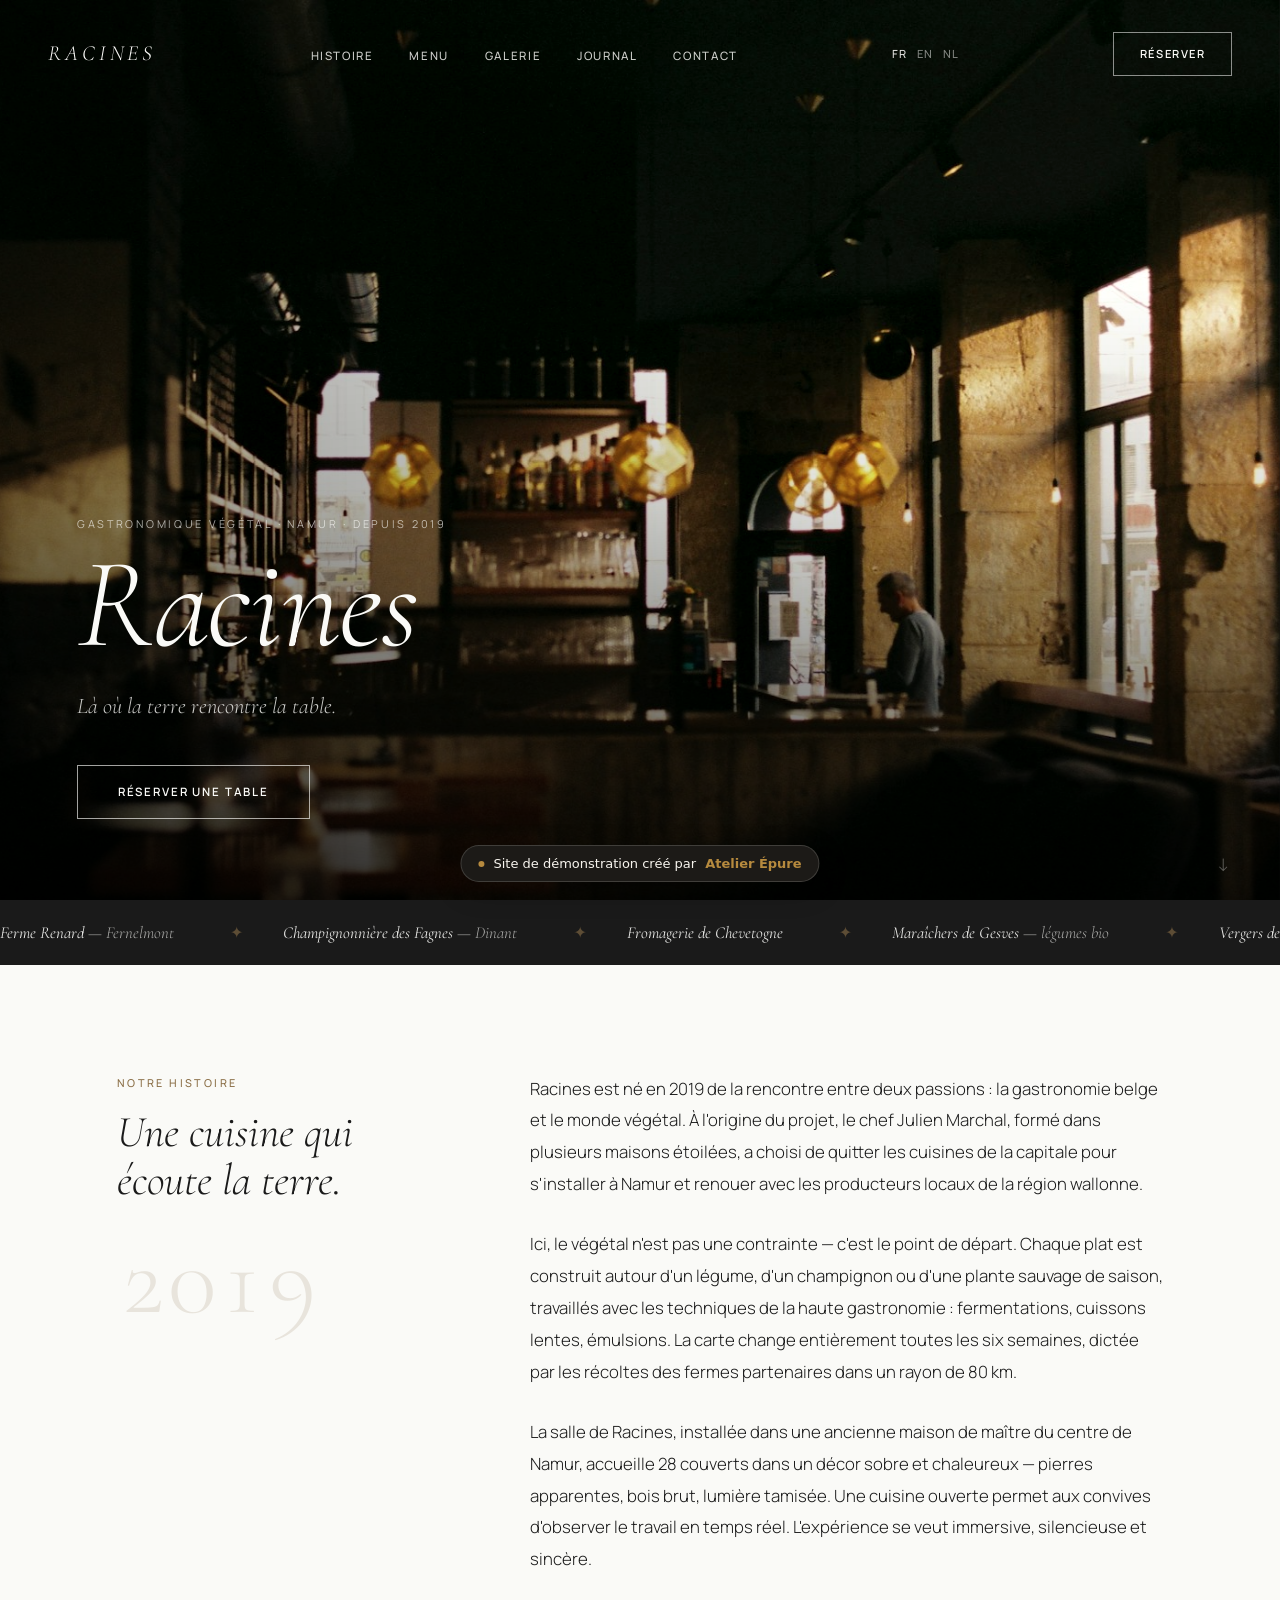
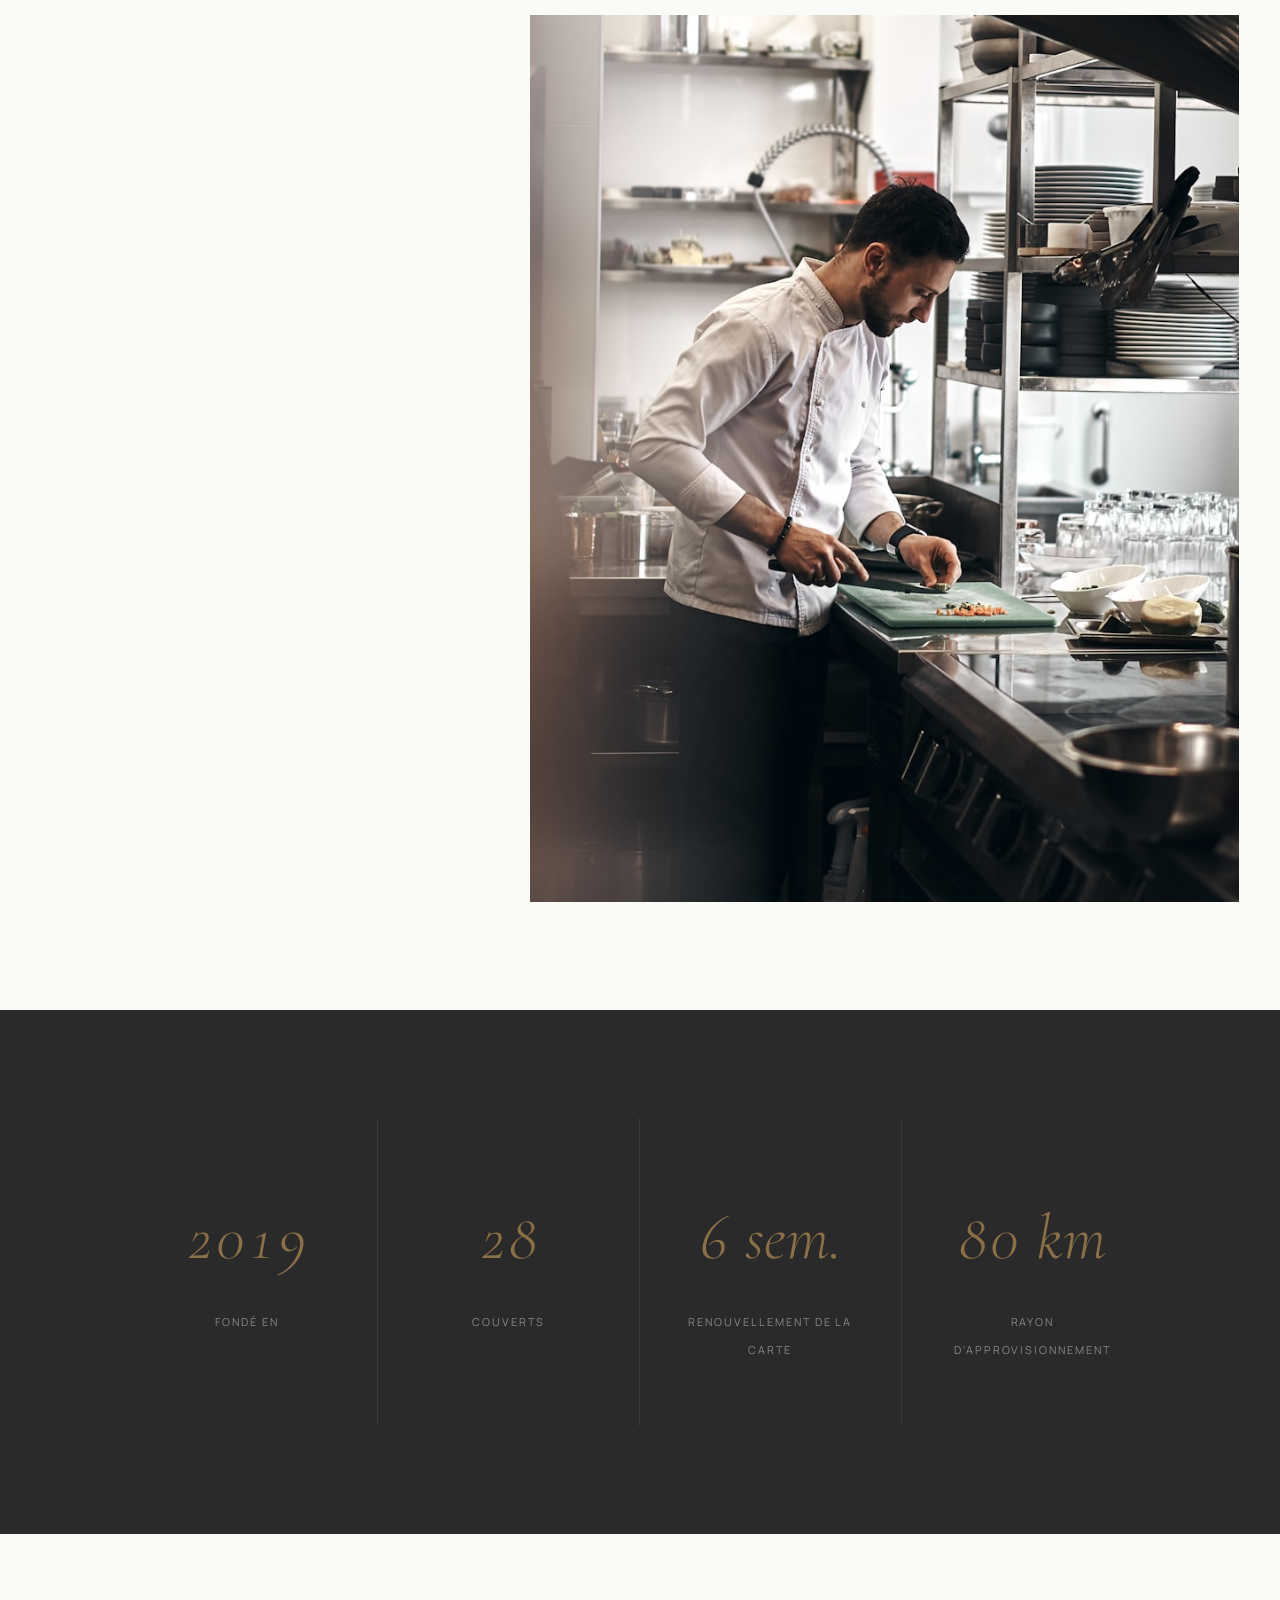
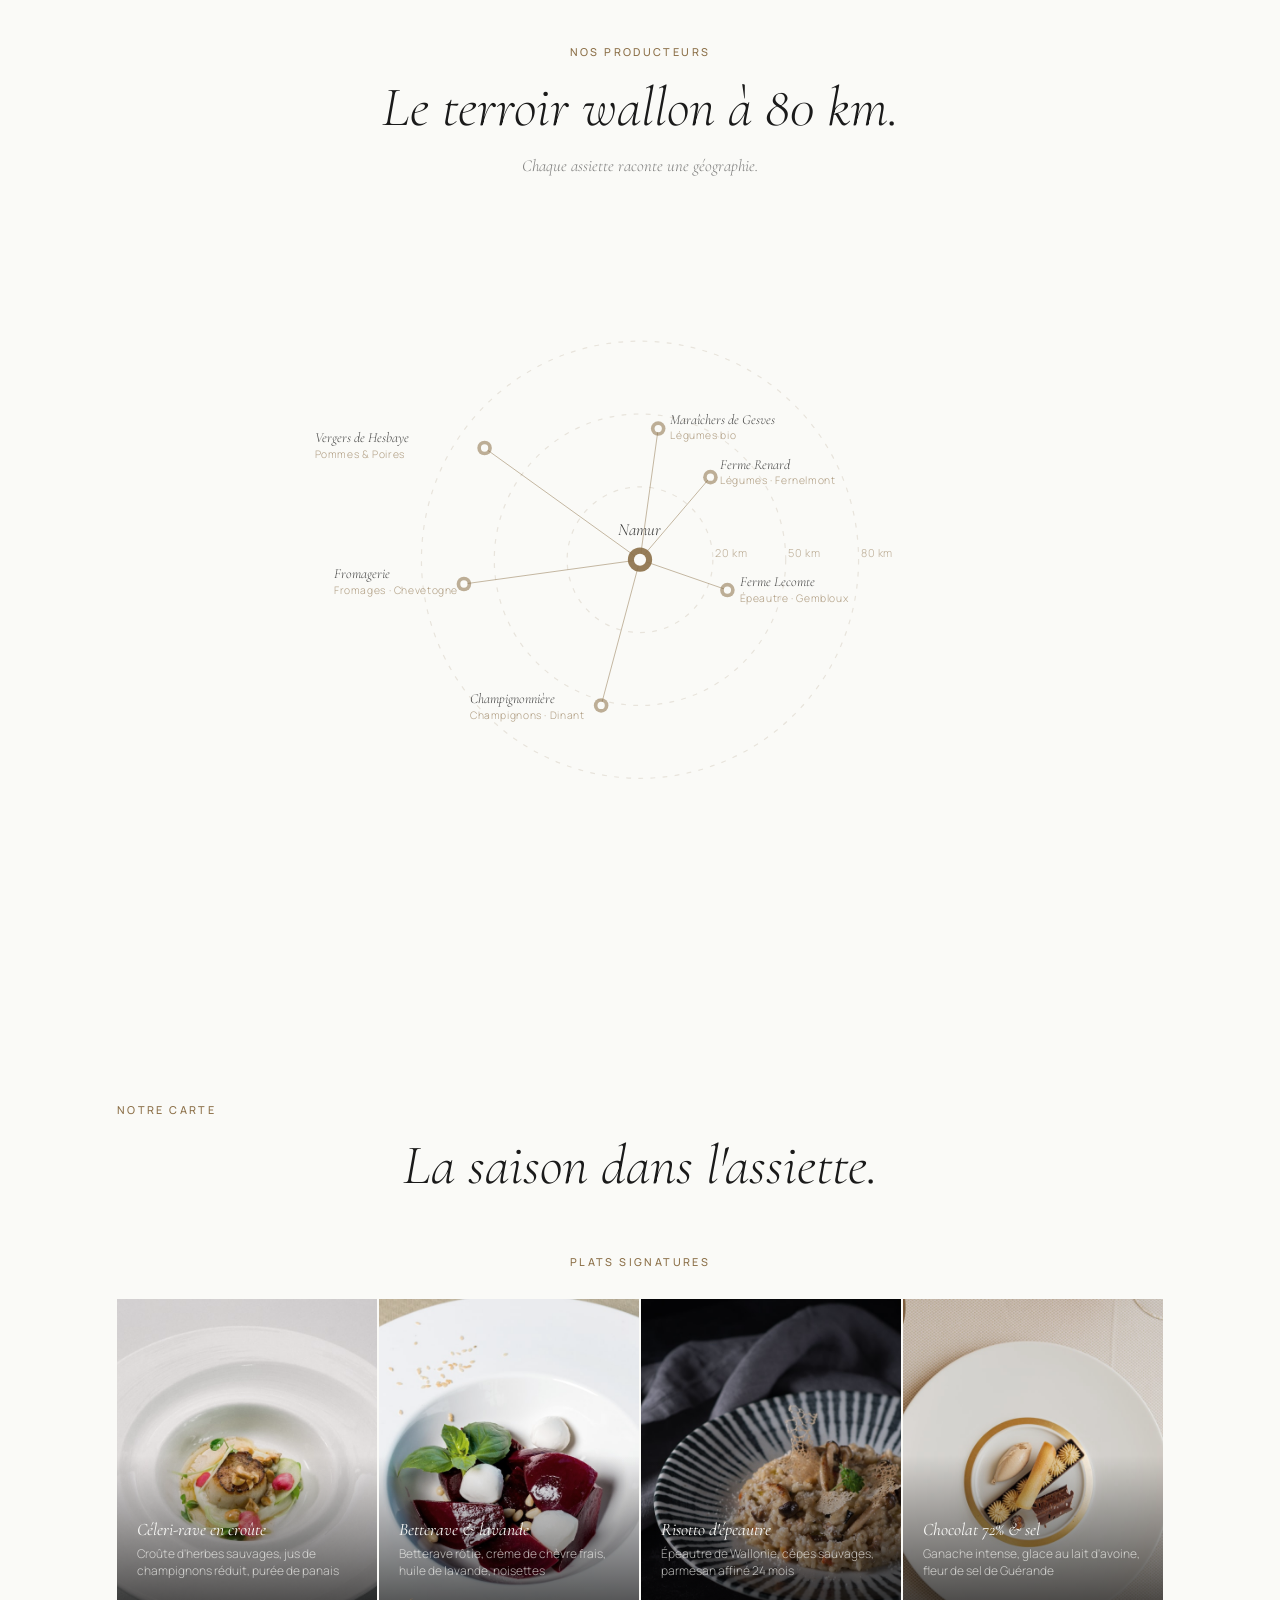
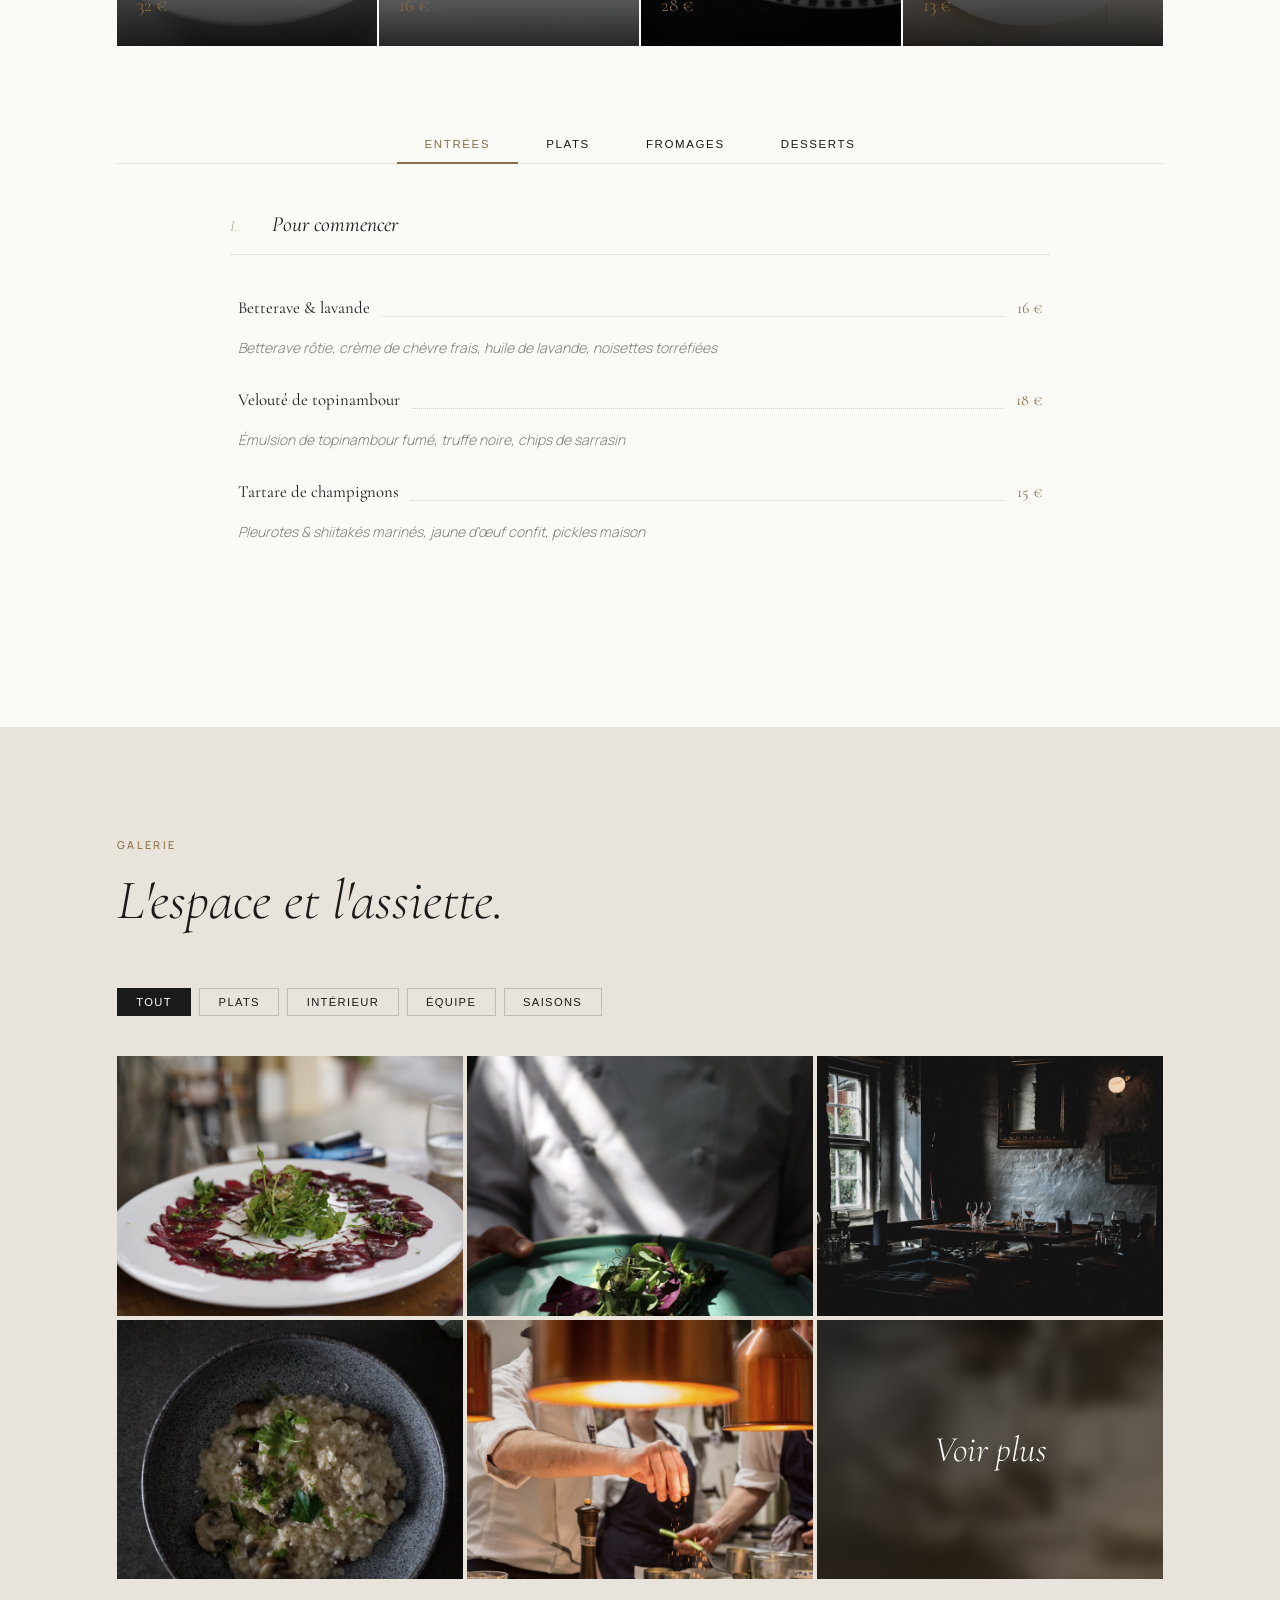
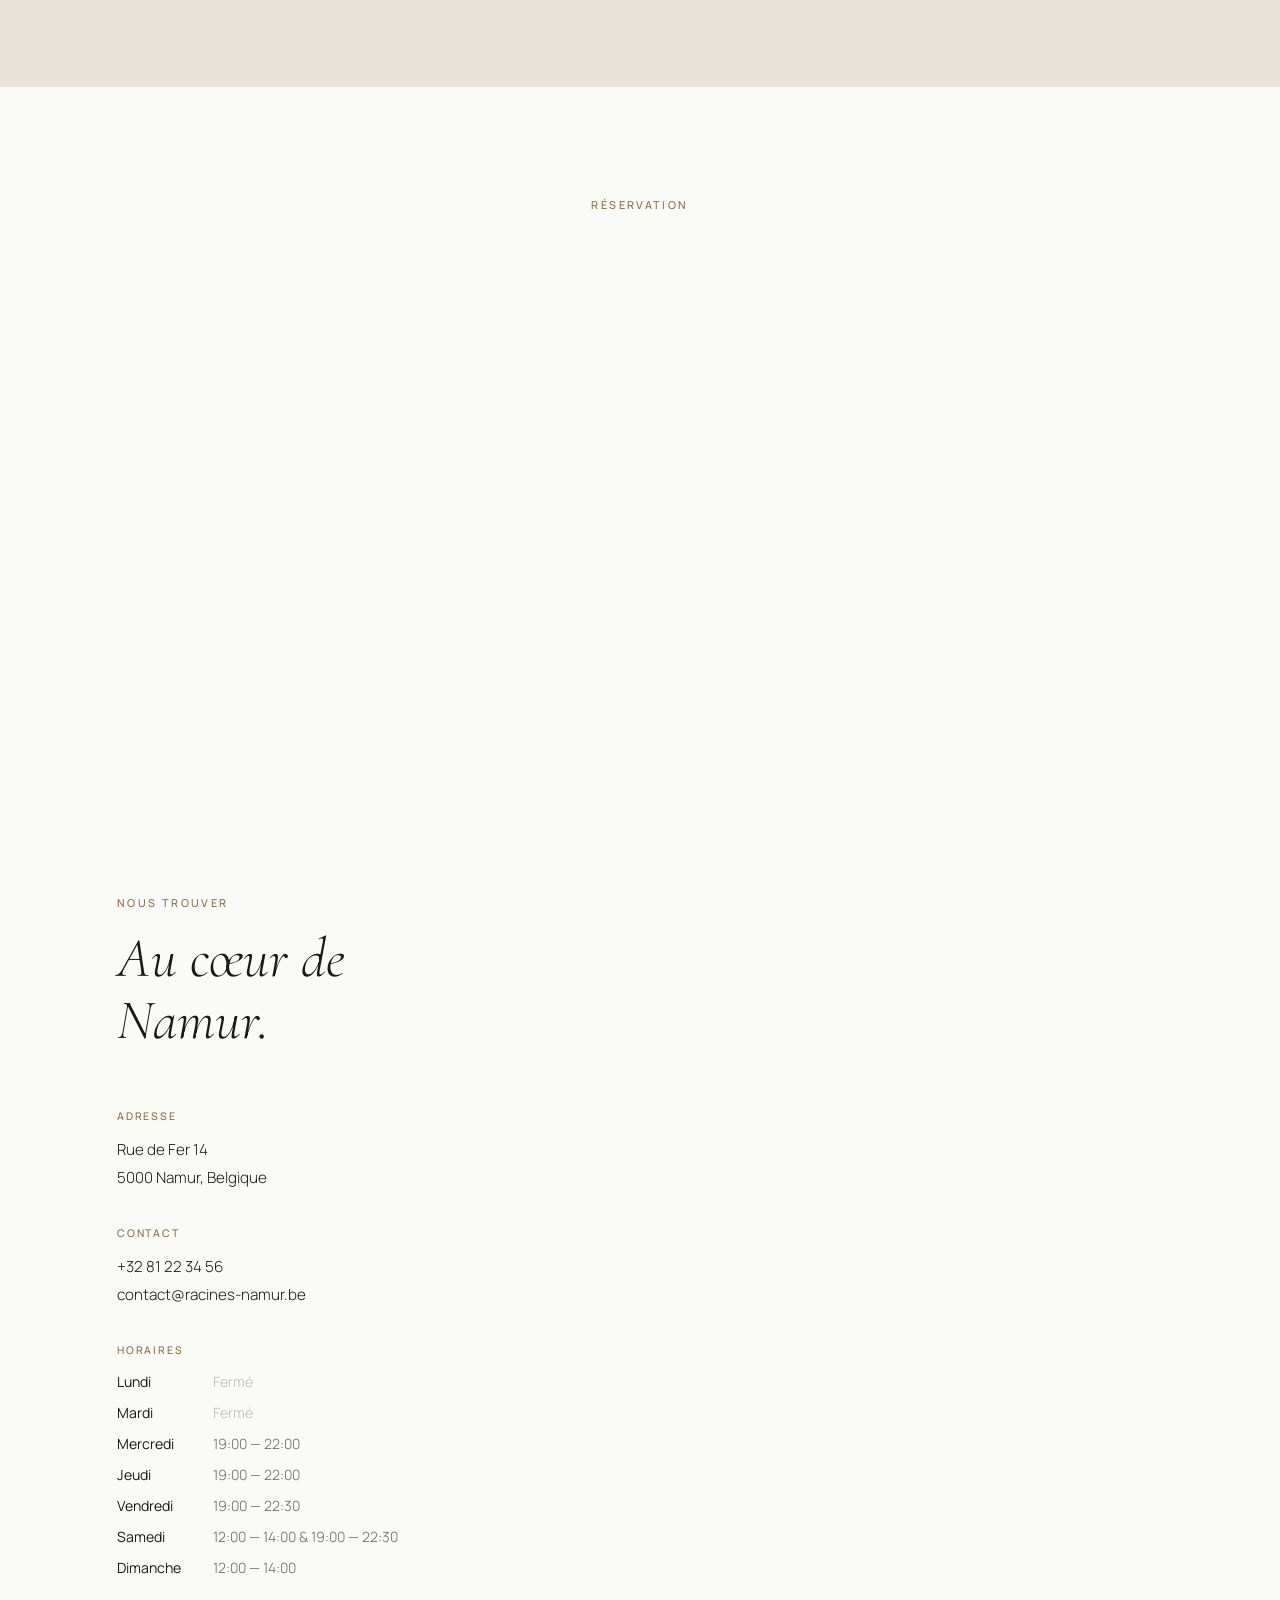
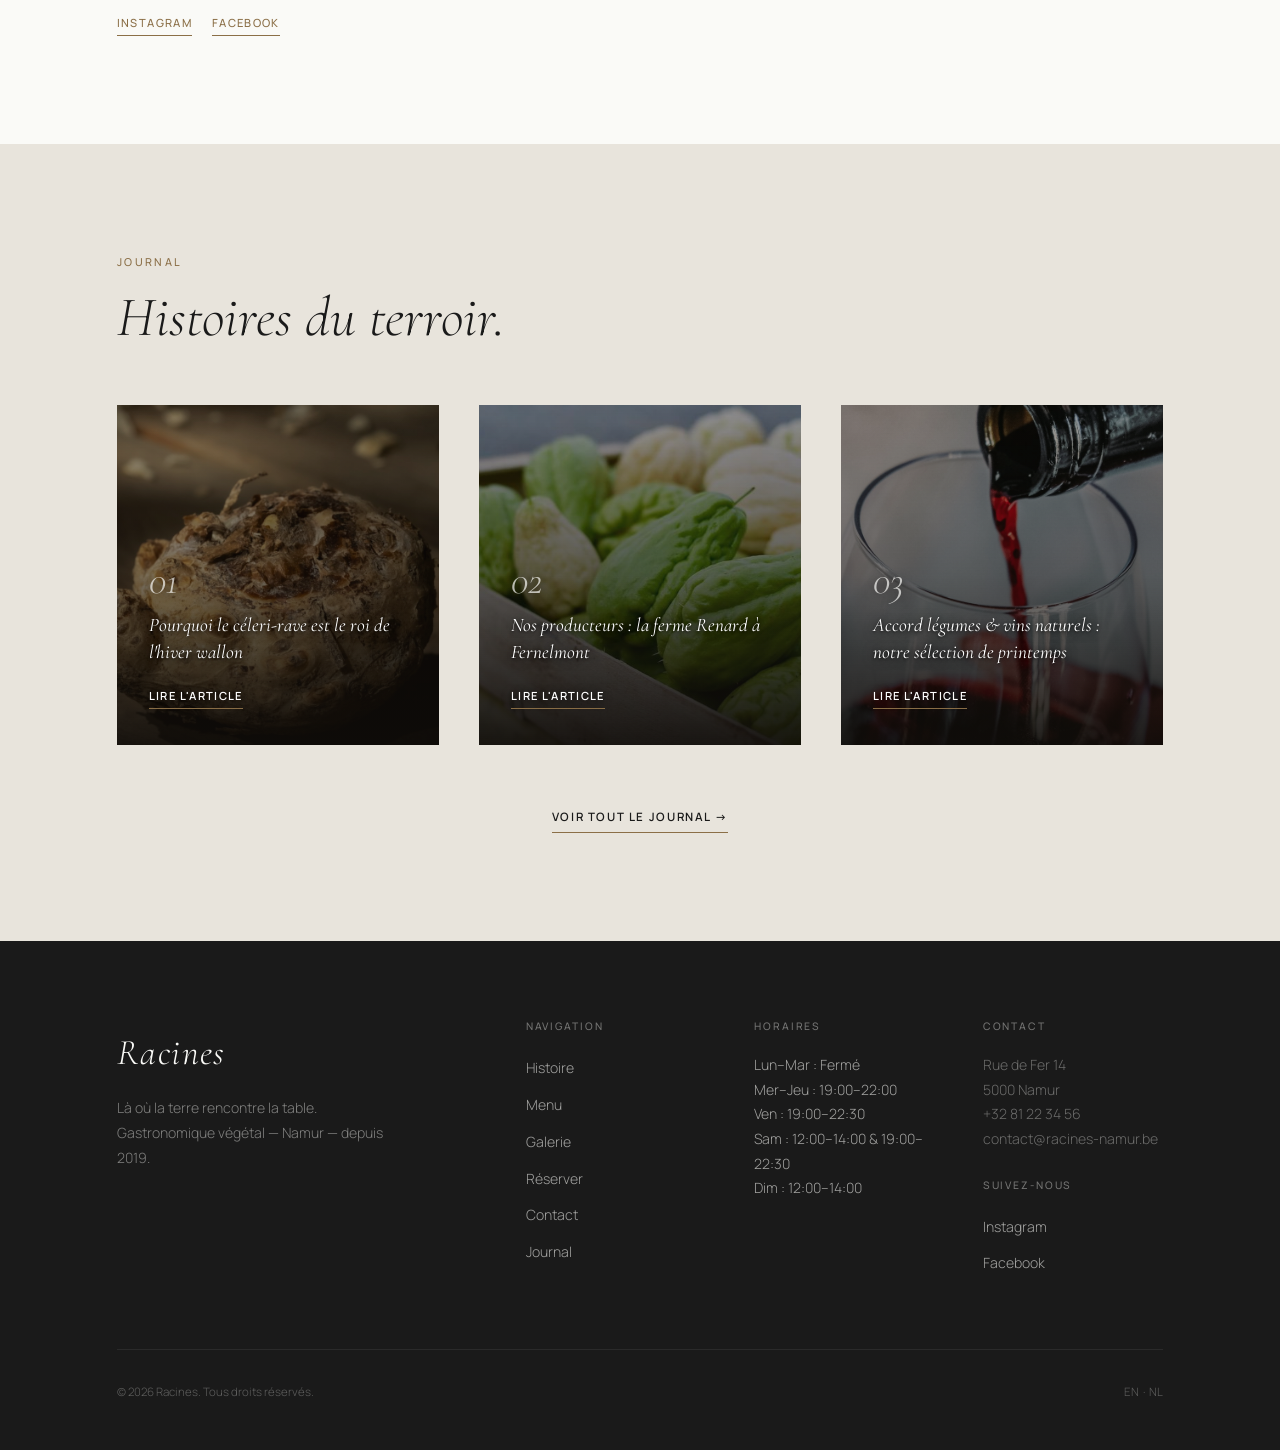
==== commit ad6bb2bd: "Ajoute le bandeau « Site de démonstration créé par Atelier Épure » Co-Authored-By: Claude Opus 4.7 <" ====
--- a/index.html
+++ b/index.html
@@ -747,5 +747,25 @@
   ============================================================ -->
   <script src="https://unpkg.com/aos@2.3.4/dist/aos.js"></script>
   <script src="script.js?v=3"></script>
+
+<!-- Bandeau demonstration — Atelier Epure -->
+<style>
+.ae-demo-badge{position:fixed;left:50%;bottom:18px;transform:translateX(-50%);z-index:2147483000;
+display:inline-flex;align-items:center;gap:9px;
+background:#1C1A17;color:#F7F4EE;text-decoration:none;
+font-family:-apple-system,BlinkMacSystemFont,"Segoe UI",system-ui,sans-serif;
+font-size:13px;line-height:1;white-space:nowrap;
+padding:11px 17px;border-radius:999px;
+box-shadow:0 8px 28px rgba(0,0,0,.28);border:1px solid rgba(247,244,238,.16);
+transition:transform .2s ease,box-shadow .2s ease}
+.ae-demo-badge:hover{transform:translateX(-50%) translateY(-2px);box-shadow:0 12px 34px rgba(0,0,0,.34)}
+.ae-demo-badge strong{color:#B68A3E;font-weight:600}
+.ae-demo-badge .ae-demo-dot{width:6px;height:6px;border-radius:50%;background:#B68A3E;flex:0 0 auto}
+@media (max-width:520px){.ae-demo-badge{font-size:12px;padding:9px 14px;bottom:12px}}
+</style>
+<a class="ae-demo-badge" href="https://mathisleclercq000-dot.github.io/atelier-epure-landing/" target="_blank" rel="noopener" aria-label="Site de démonstration créé par Atelier Épure">
+  <span class="ae-demo-dot" aria-hidden="true"></span>Site de démonstration créé par <strong>Atelier&nbsp;Épure</strong>
+</a>
+
 </body>
 </html>
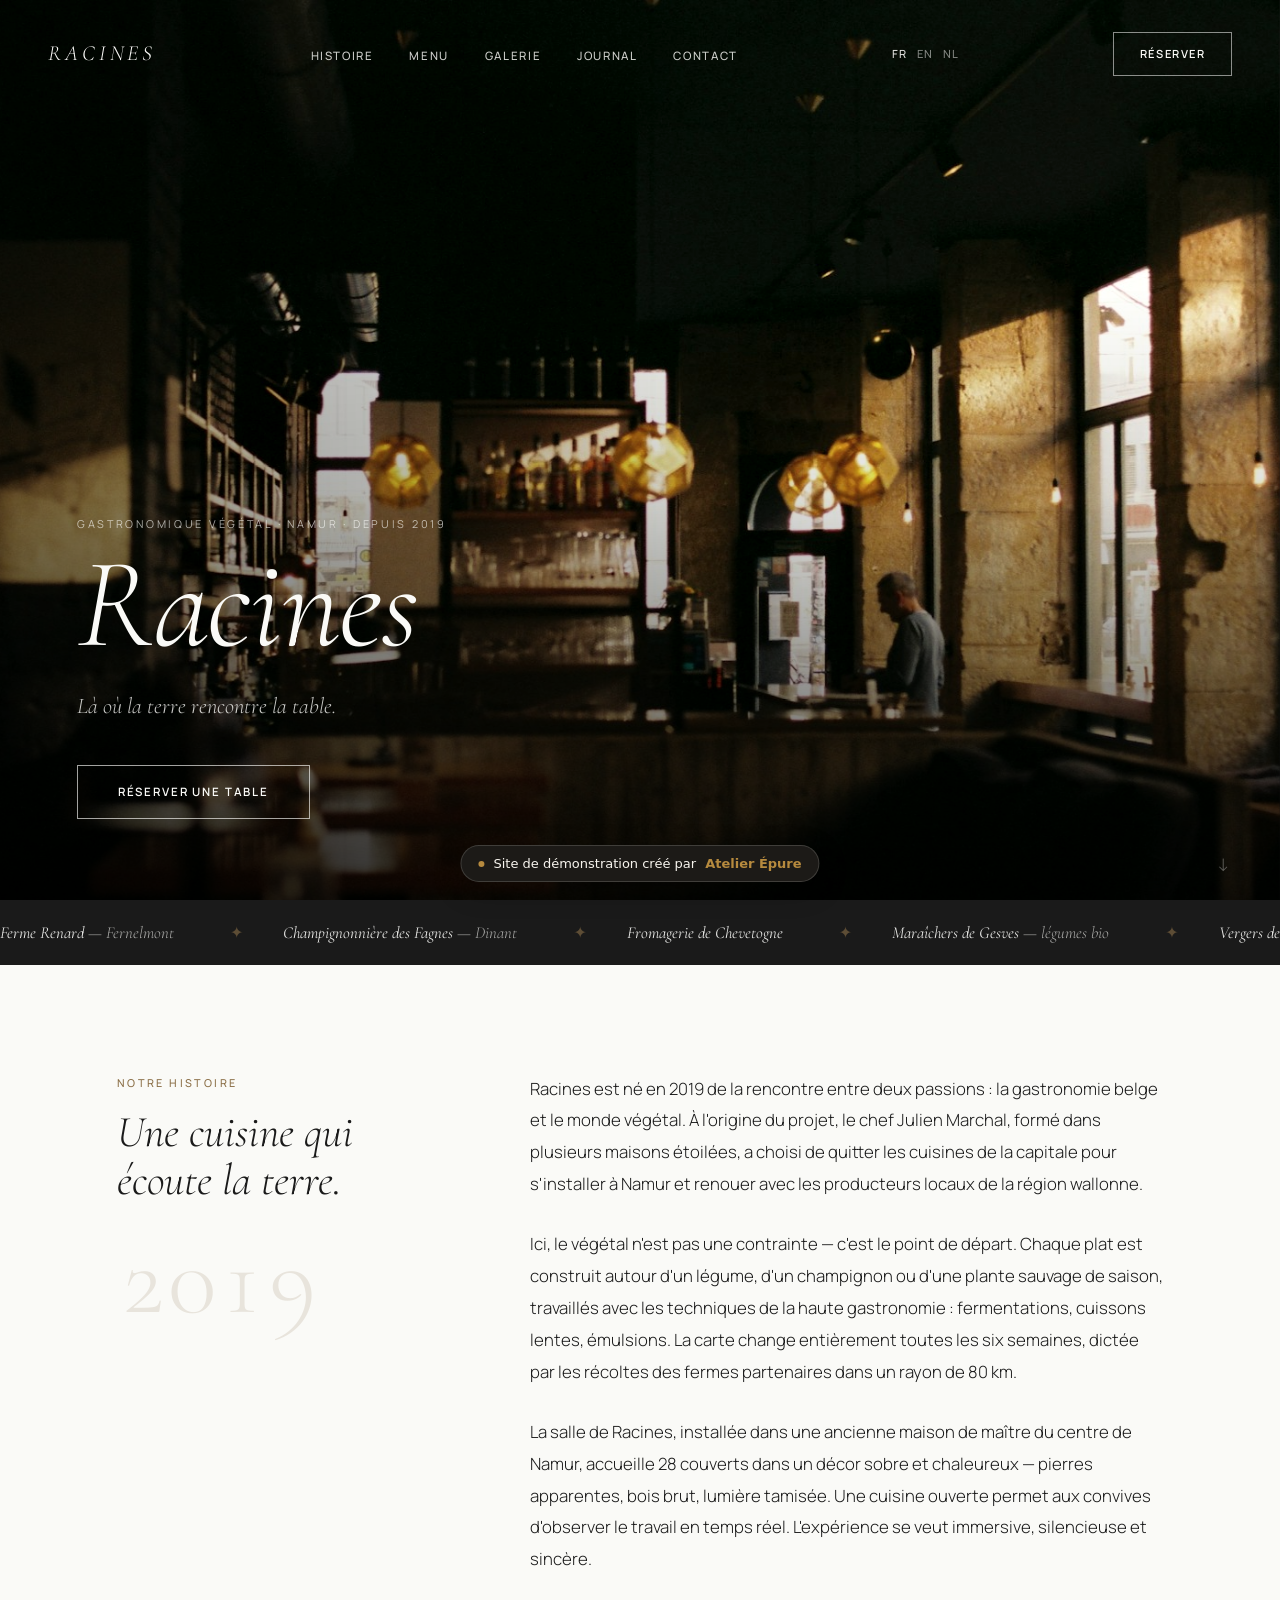
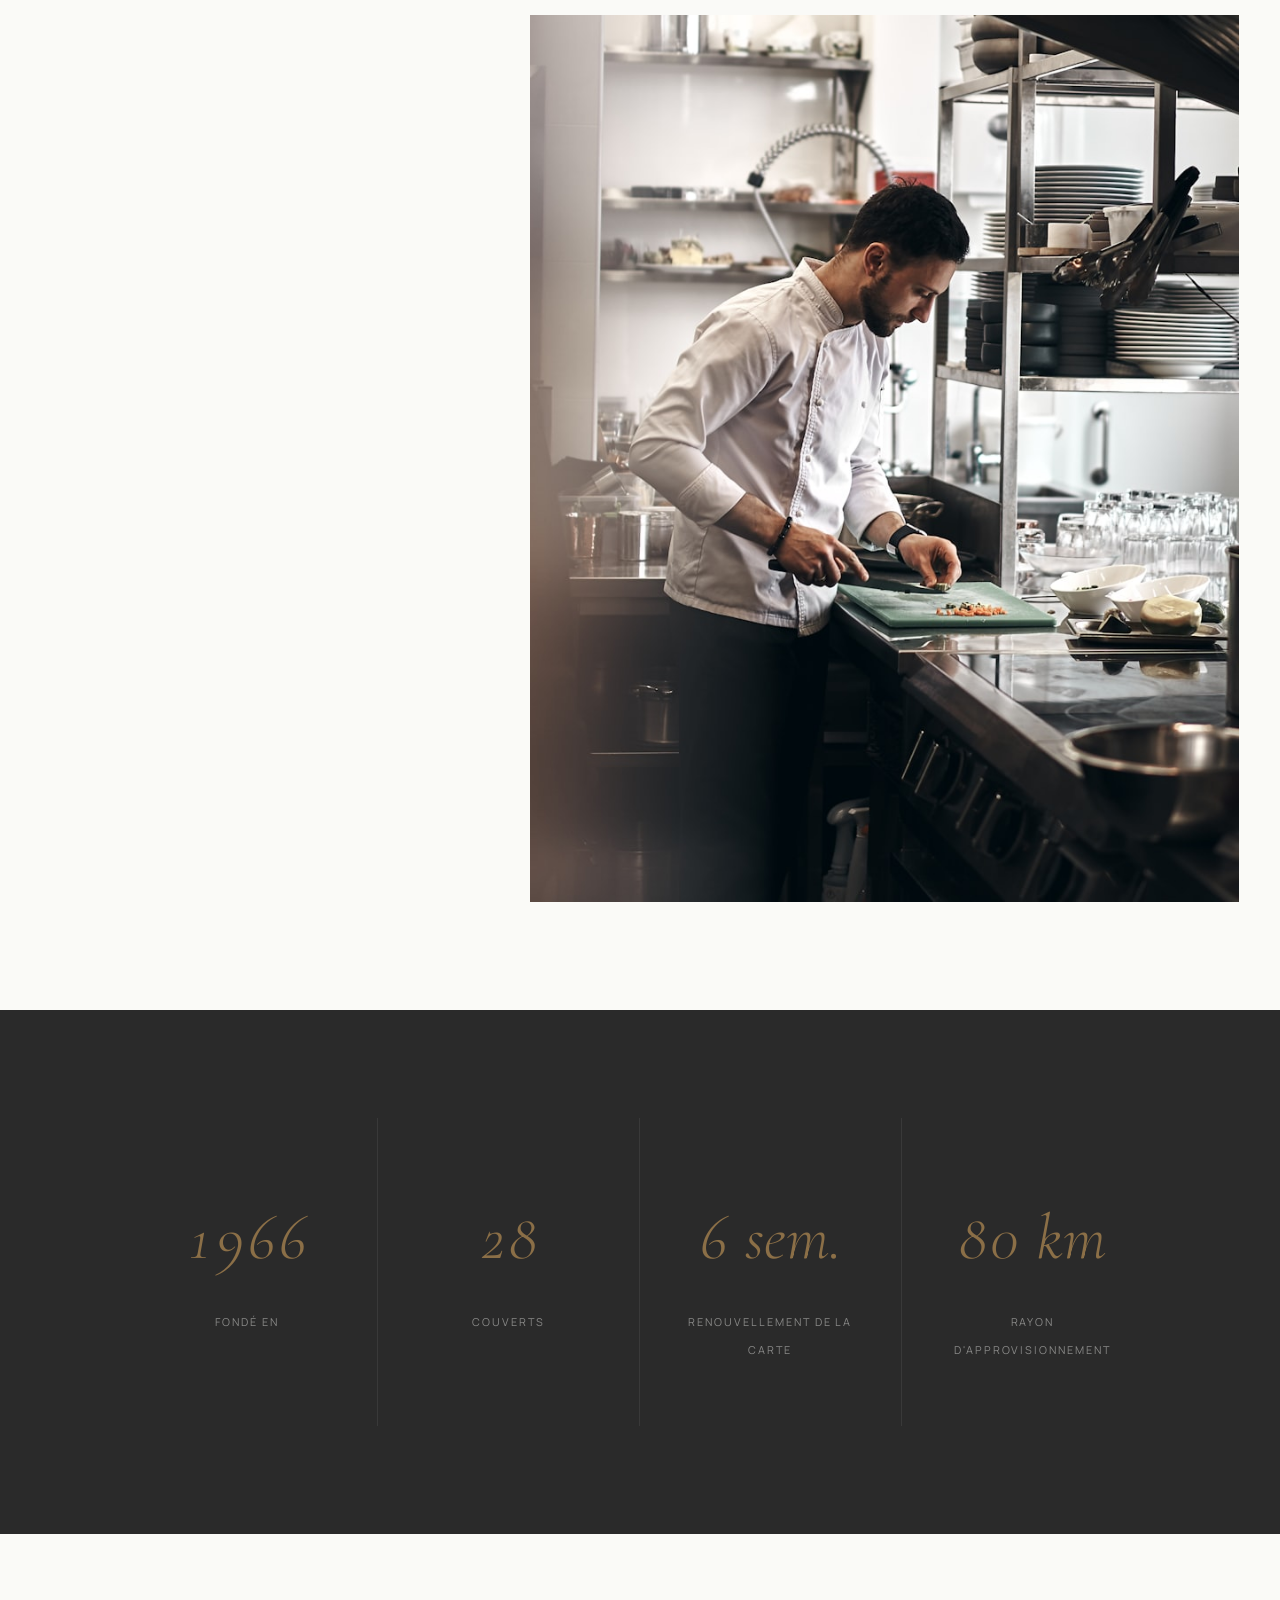
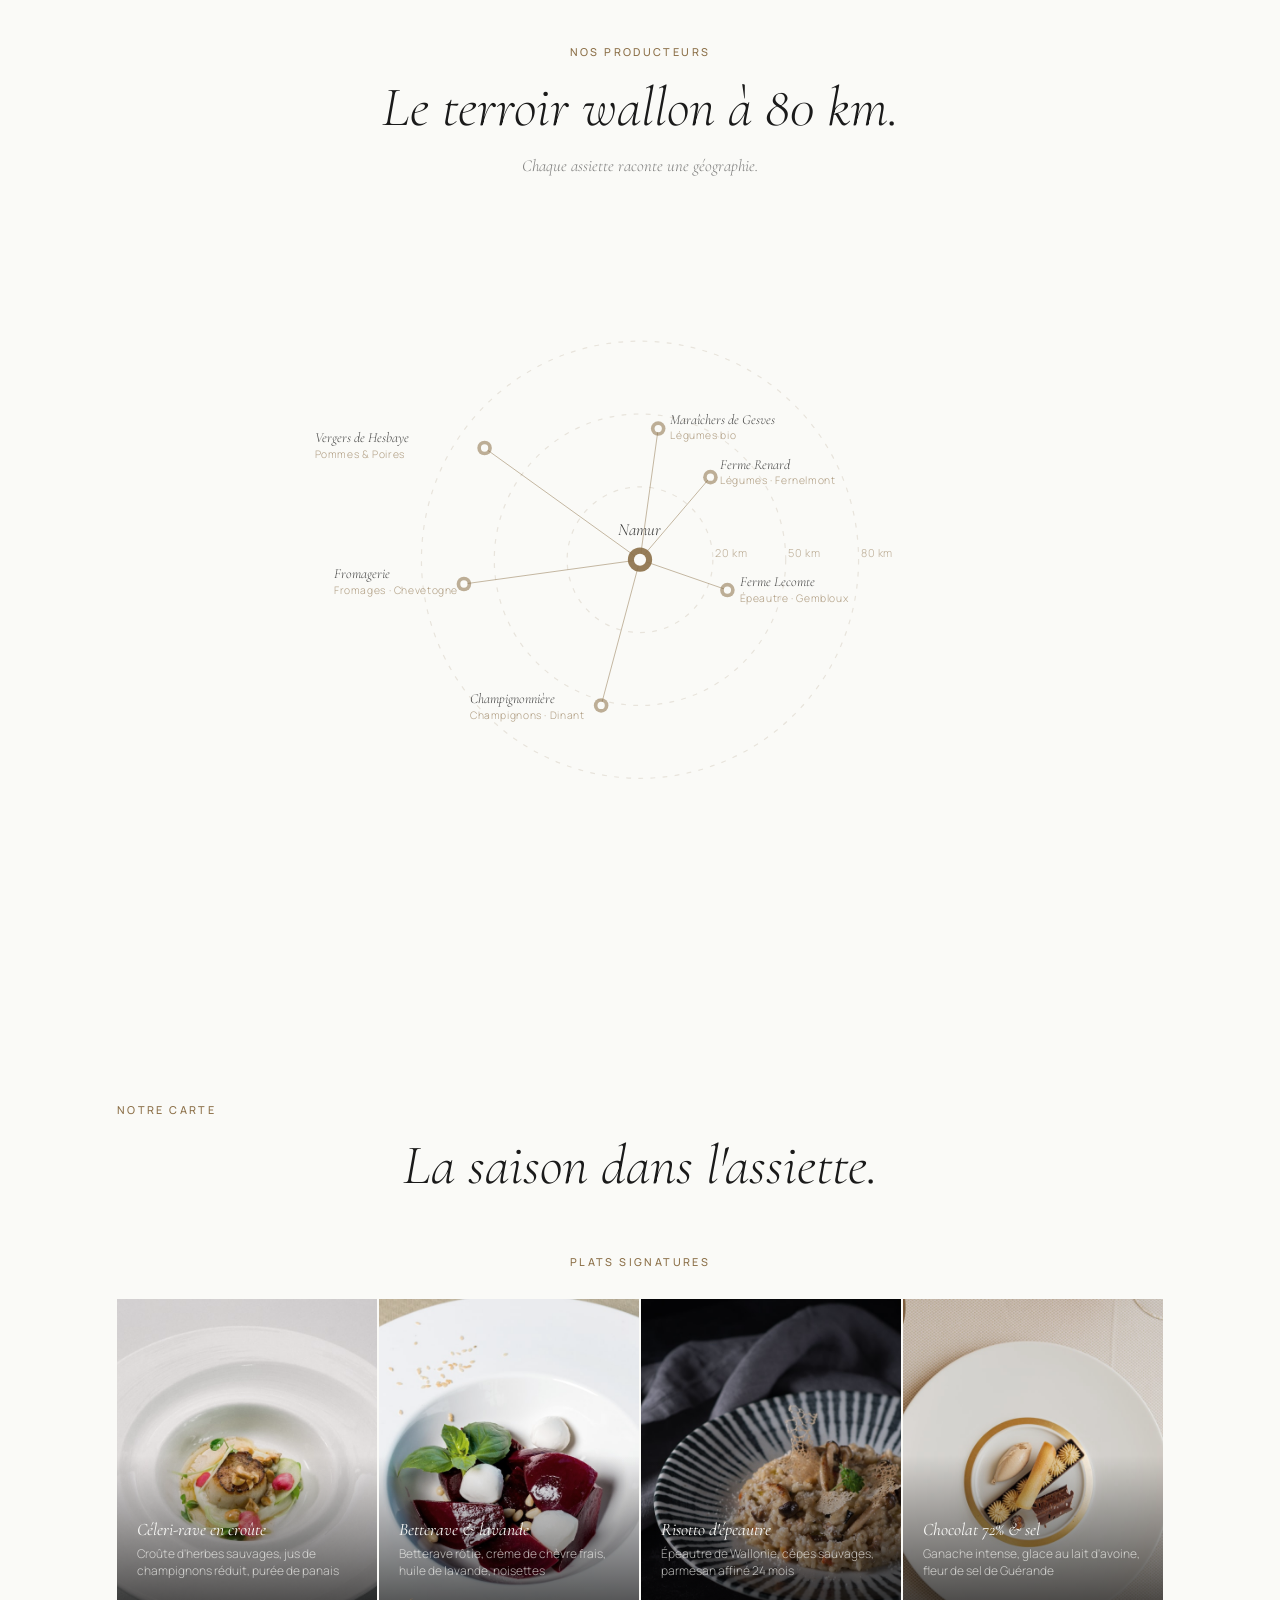
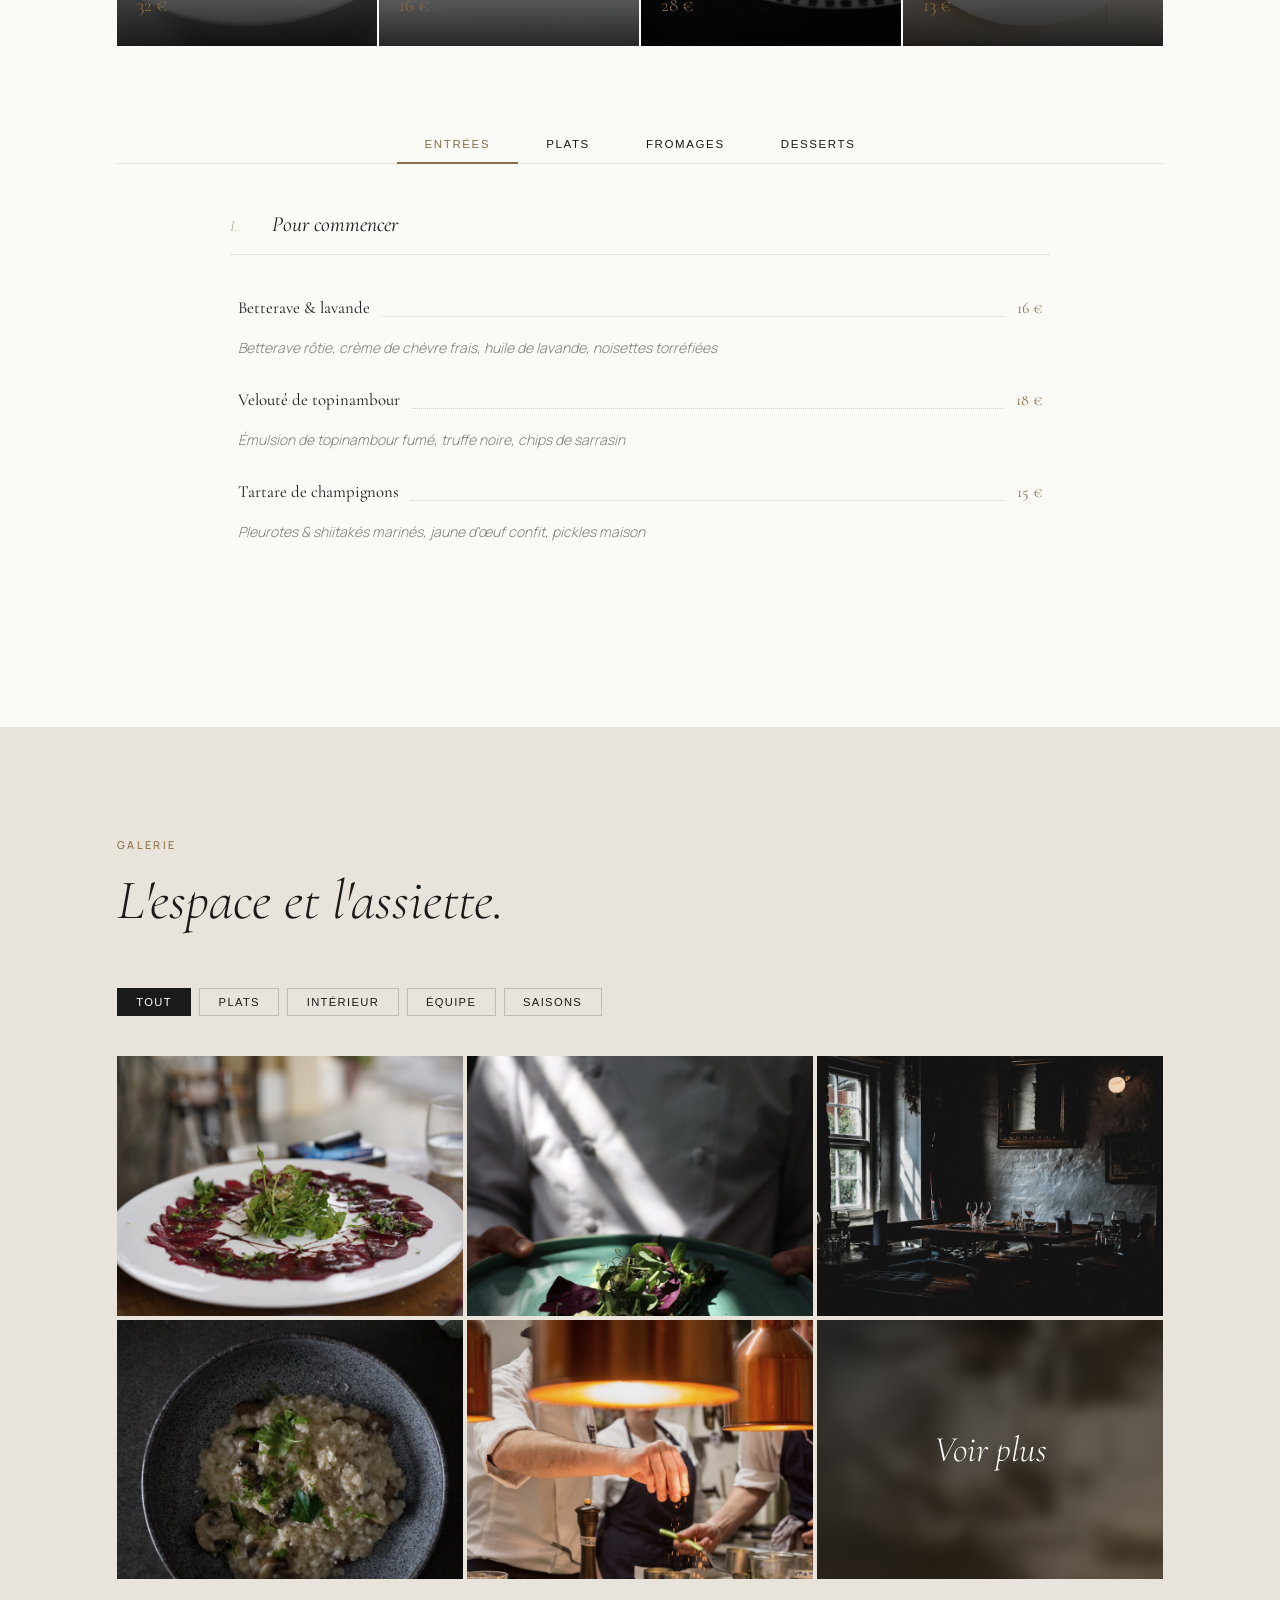
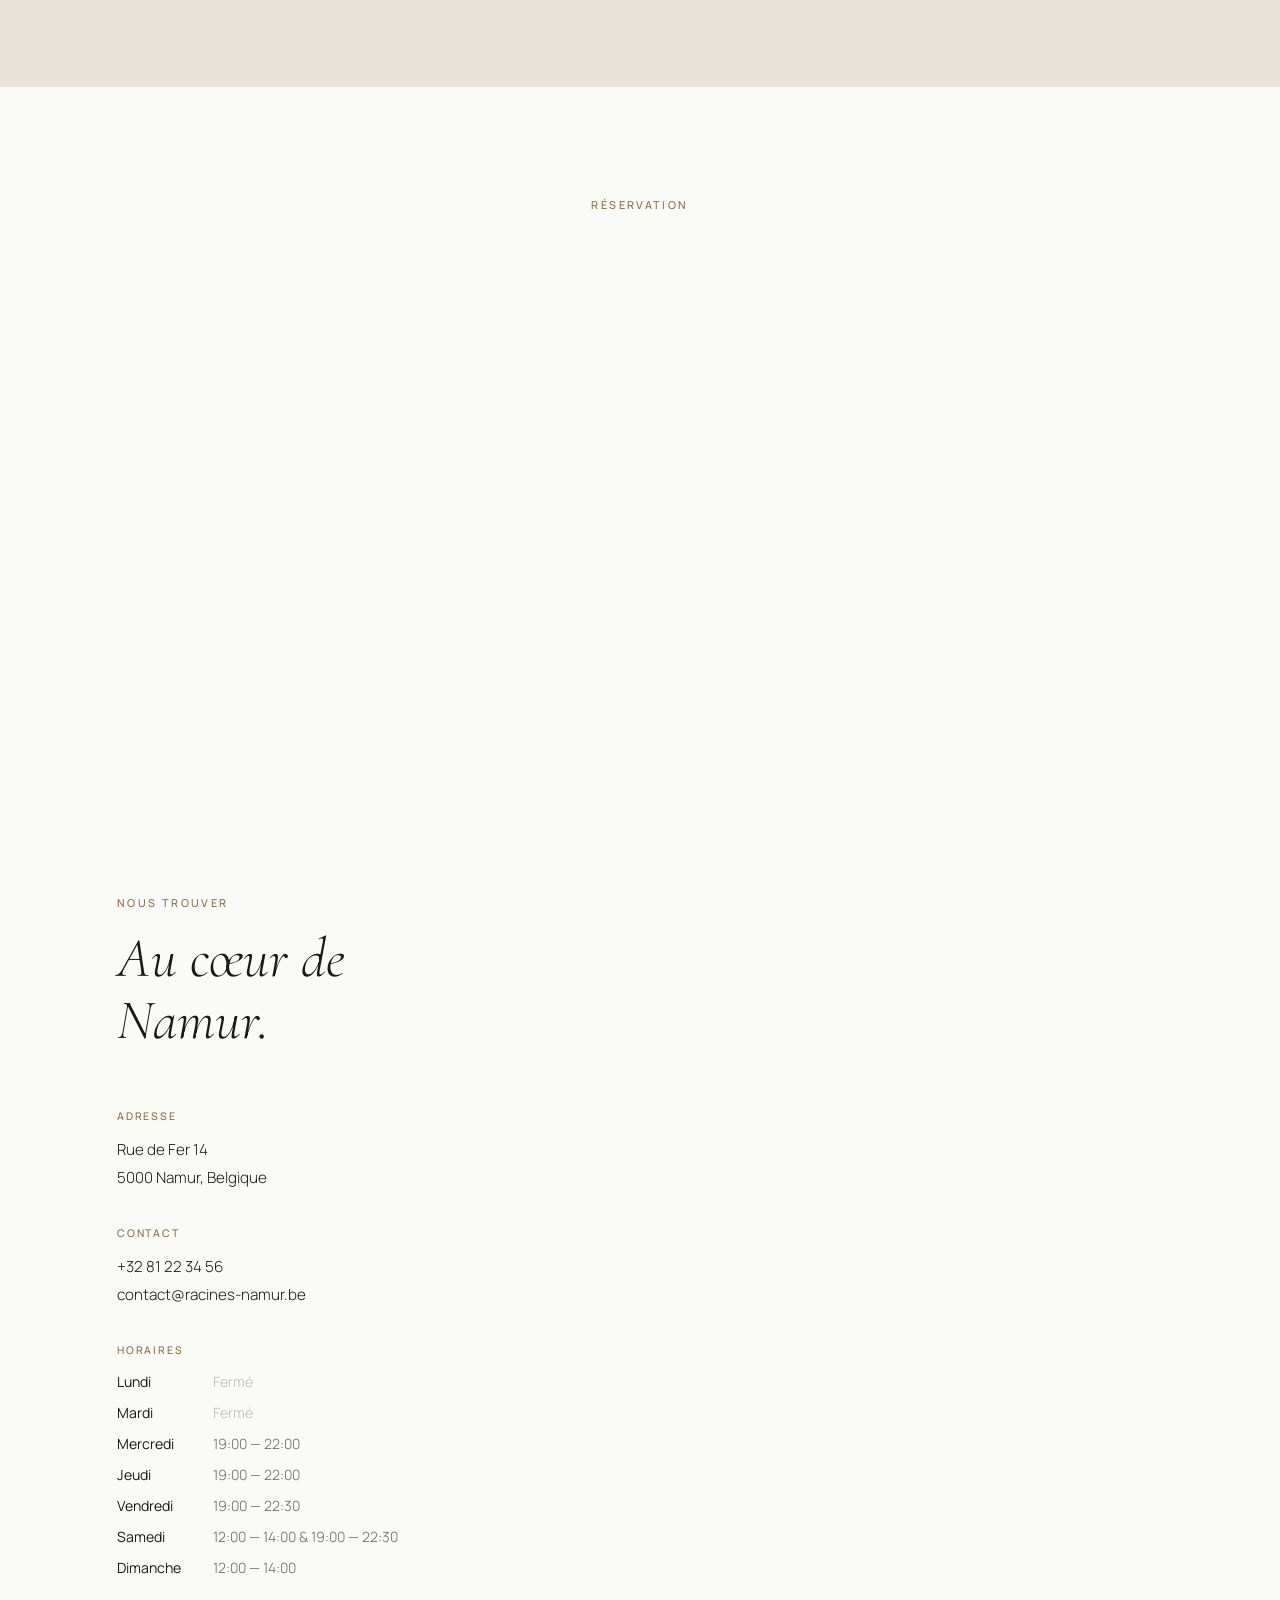
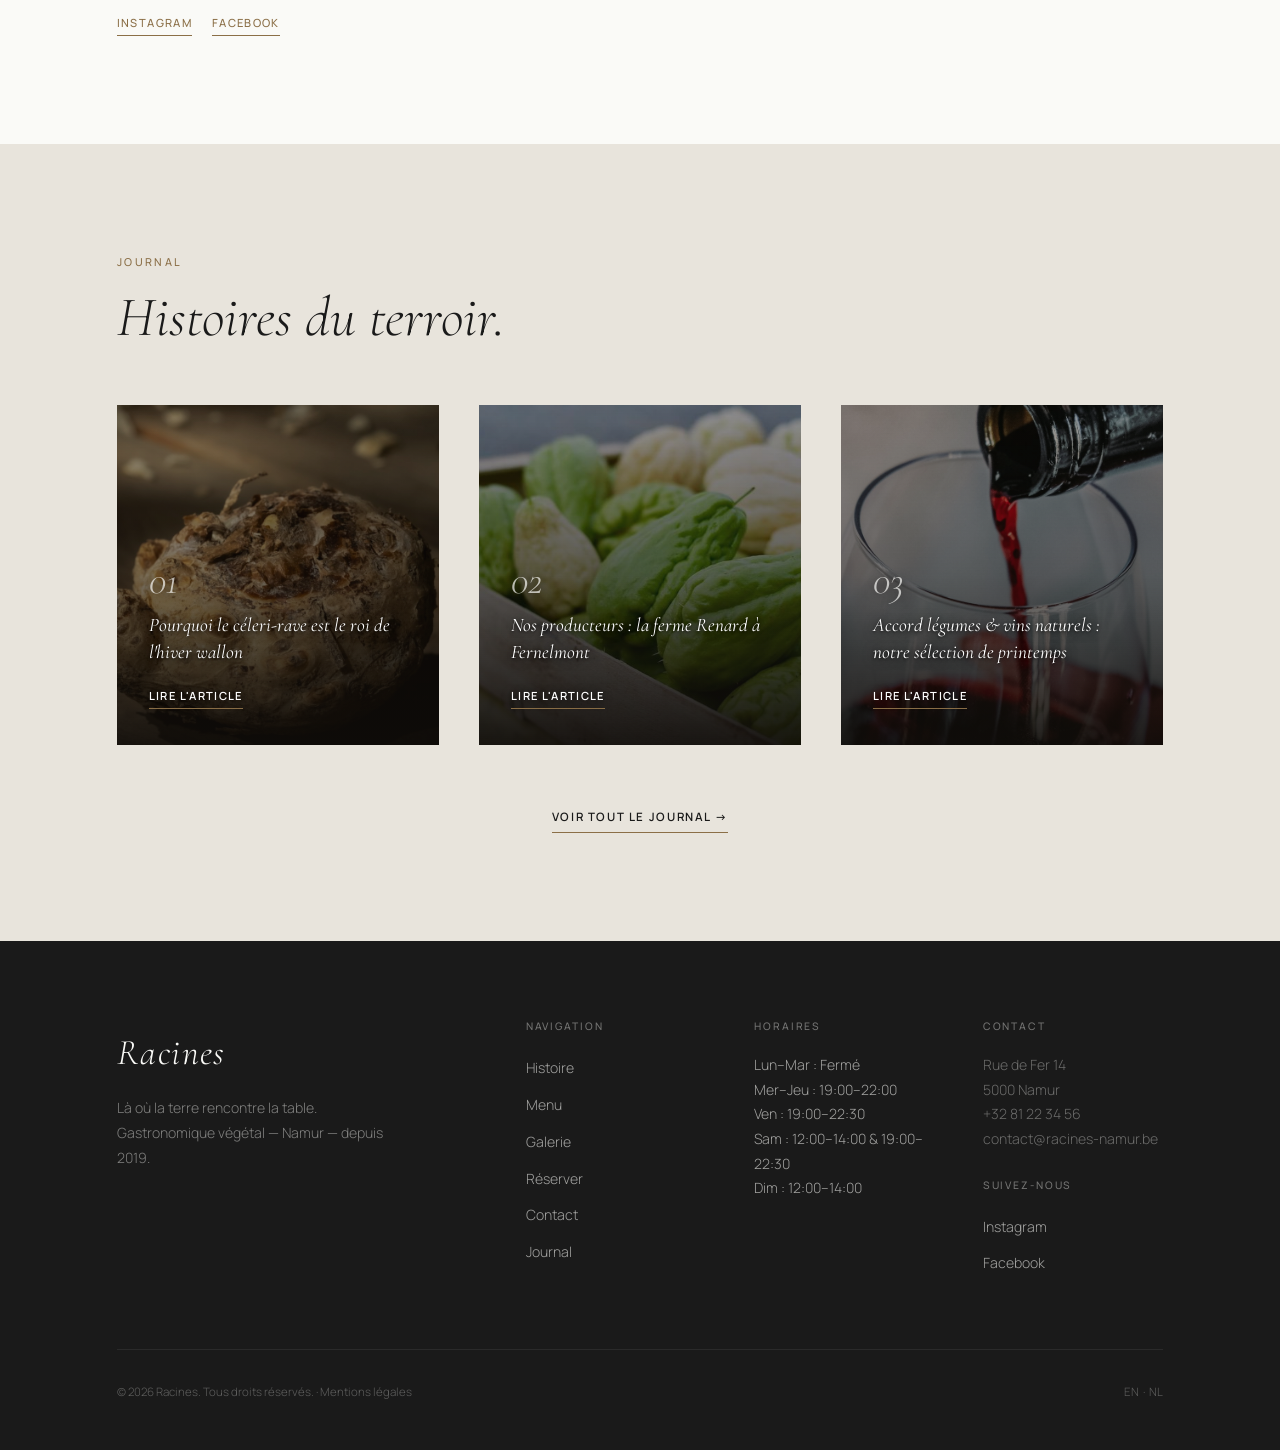
==== commit d92ef3b3: "Ajout mentions légales & politique de confidentialité (RGPD) Nouvelle page mentions-legales.html + l" ====
--- a/index.html
+++ b/index.html
@@ -21,7 +21,8 @@
   <link rel="alternate" hreflang="x-default" href="https://racines-namur.be/" />
 
   <!-- Favicon -->
-  <link rel="icon" type="image/svg+xml" href="assets/favicon.svg">
+  <link rel="icon" type="image/png" href="assets/favicon.png?v=3">
+  <link rel="apple-touch-icon" href="assets/favicon.png?v=3">
 
   <!-- Google Fonts -->
   <link rel="preconnect" href="https://fonts.googleapis.com">
@@ -733,7 +734,7 @@
         </div>
       </div>
       <div class="footer-bottom">
-        <span>© <span id="year"></span> Racines. Tous droits réservés.</span>
+        <span>© <span id="year"></span> Racines. Tous droits réservés. · <a href="mentions-legales.html">Mentions légales</a></span>
         <span>
           <a href="en.html">EN</a> &nbsp;·&nbsp;
           <a href="nl.html">NL</a>
@@ -763,7 +764,7 @@
 .ae-demo-badge .ae-demo-dot{width:6px;height:6px;border-radius:50%;background:#B68A3E;flex:0 0 auto}
 @media (max-width:520px){.ae-demo-badge{font-size:12px;padding:9px 14px;bottom:12px}}
 </style>
-<a class="ae-demo-badge" href="https://mathisleclercq000-dot.github.io/atelier-epure-landing/" target="_blank" rel="noopener" aria-label="Site de démonstration créé par Atelier Épure">
+<a class="ae-demo-badge" href="https://atelier-epure.github.io/atelier-epure-landing/" target="_blank" rel="noopener" aria-label="Site de démonstration créé par Atelier Épure">
   <span class="ae-demo-dot" aria-hidden="true"></span>Site de démonstration créé par <strong>Atelier&nbsp;Épure</strong>
 </a>
 
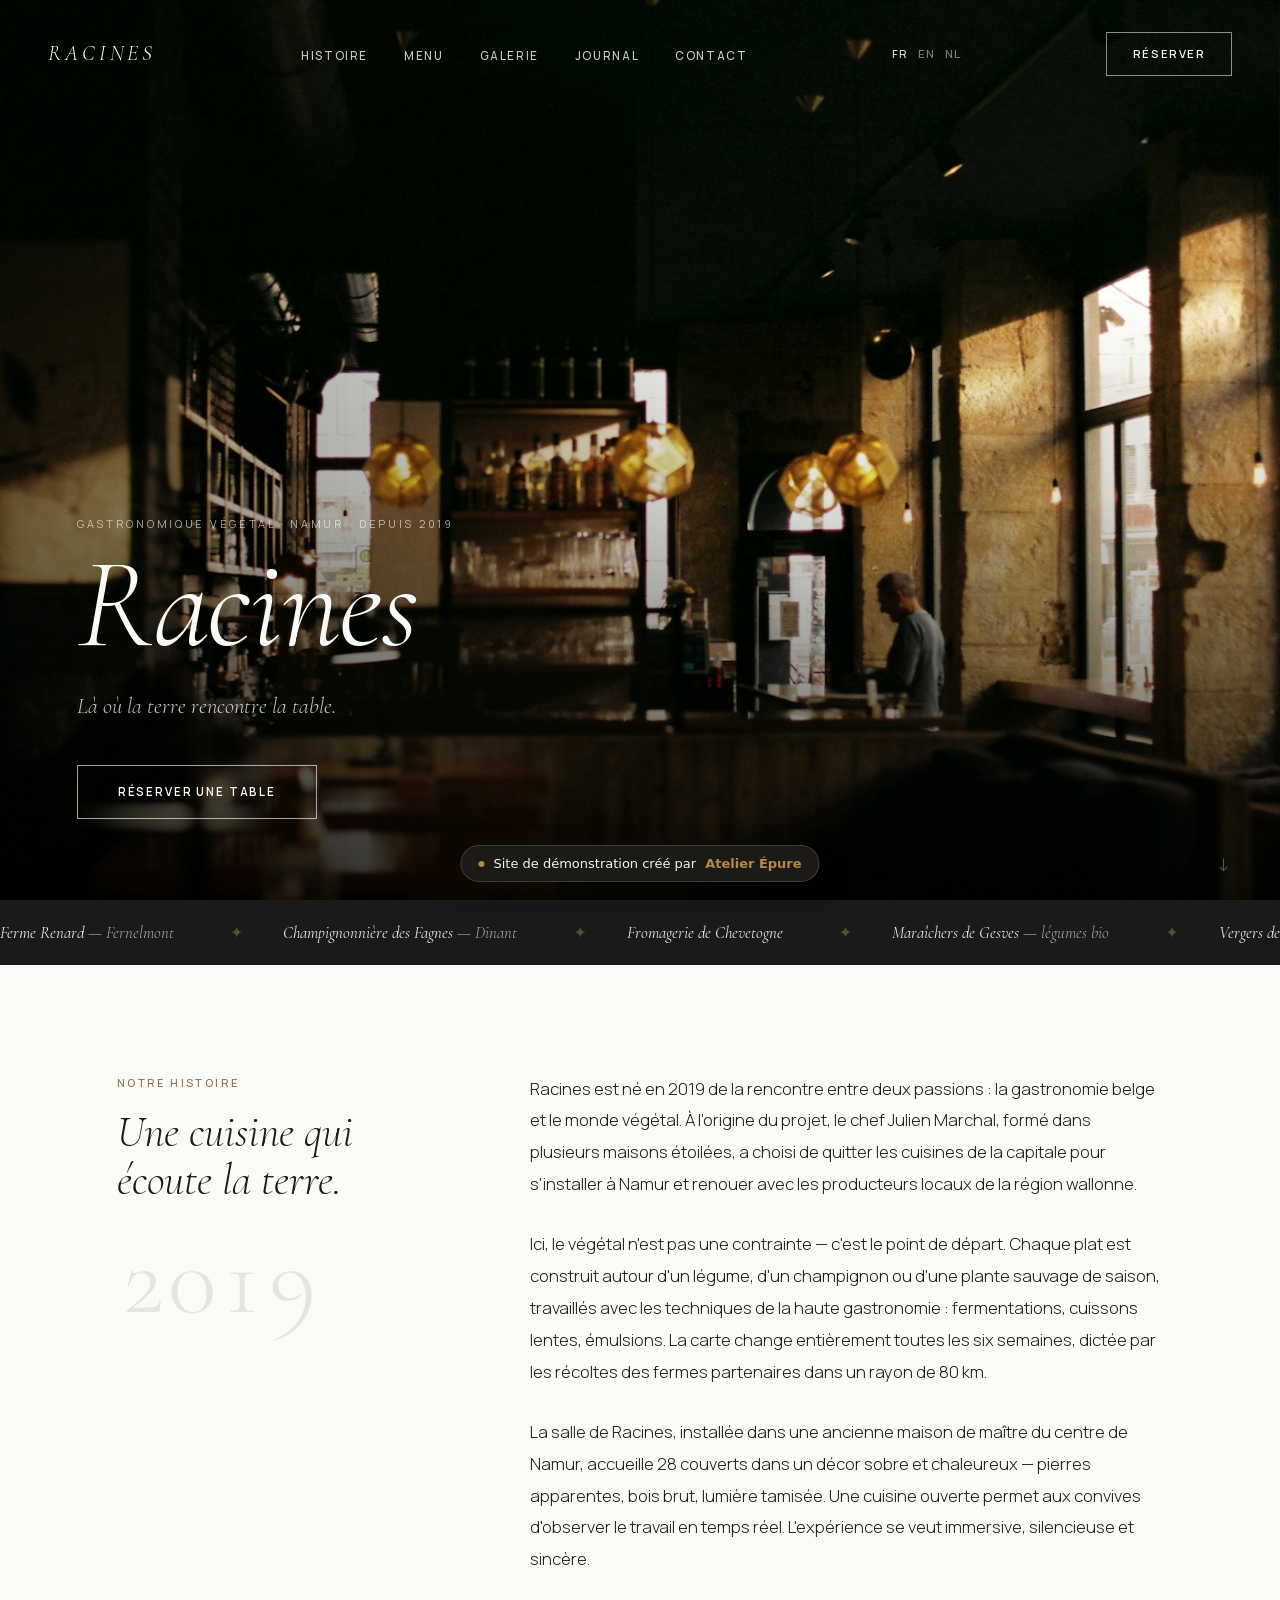
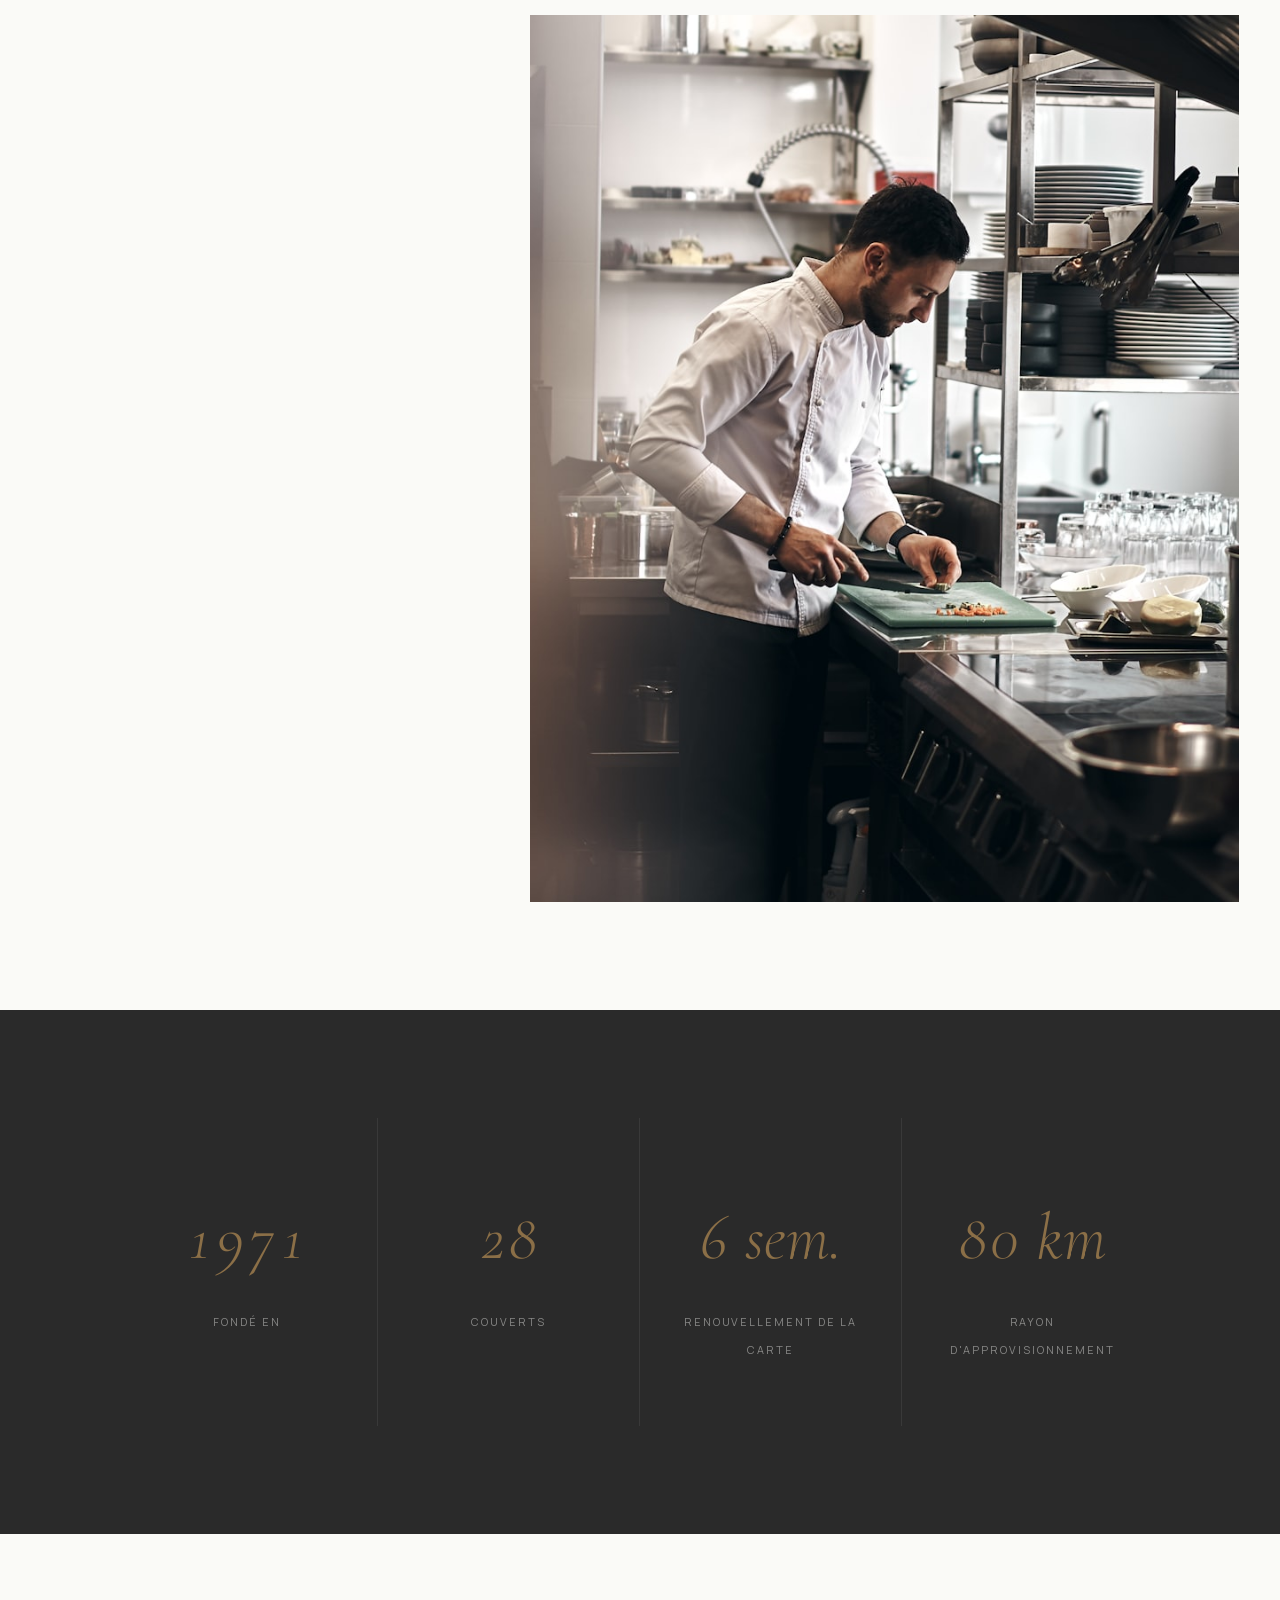
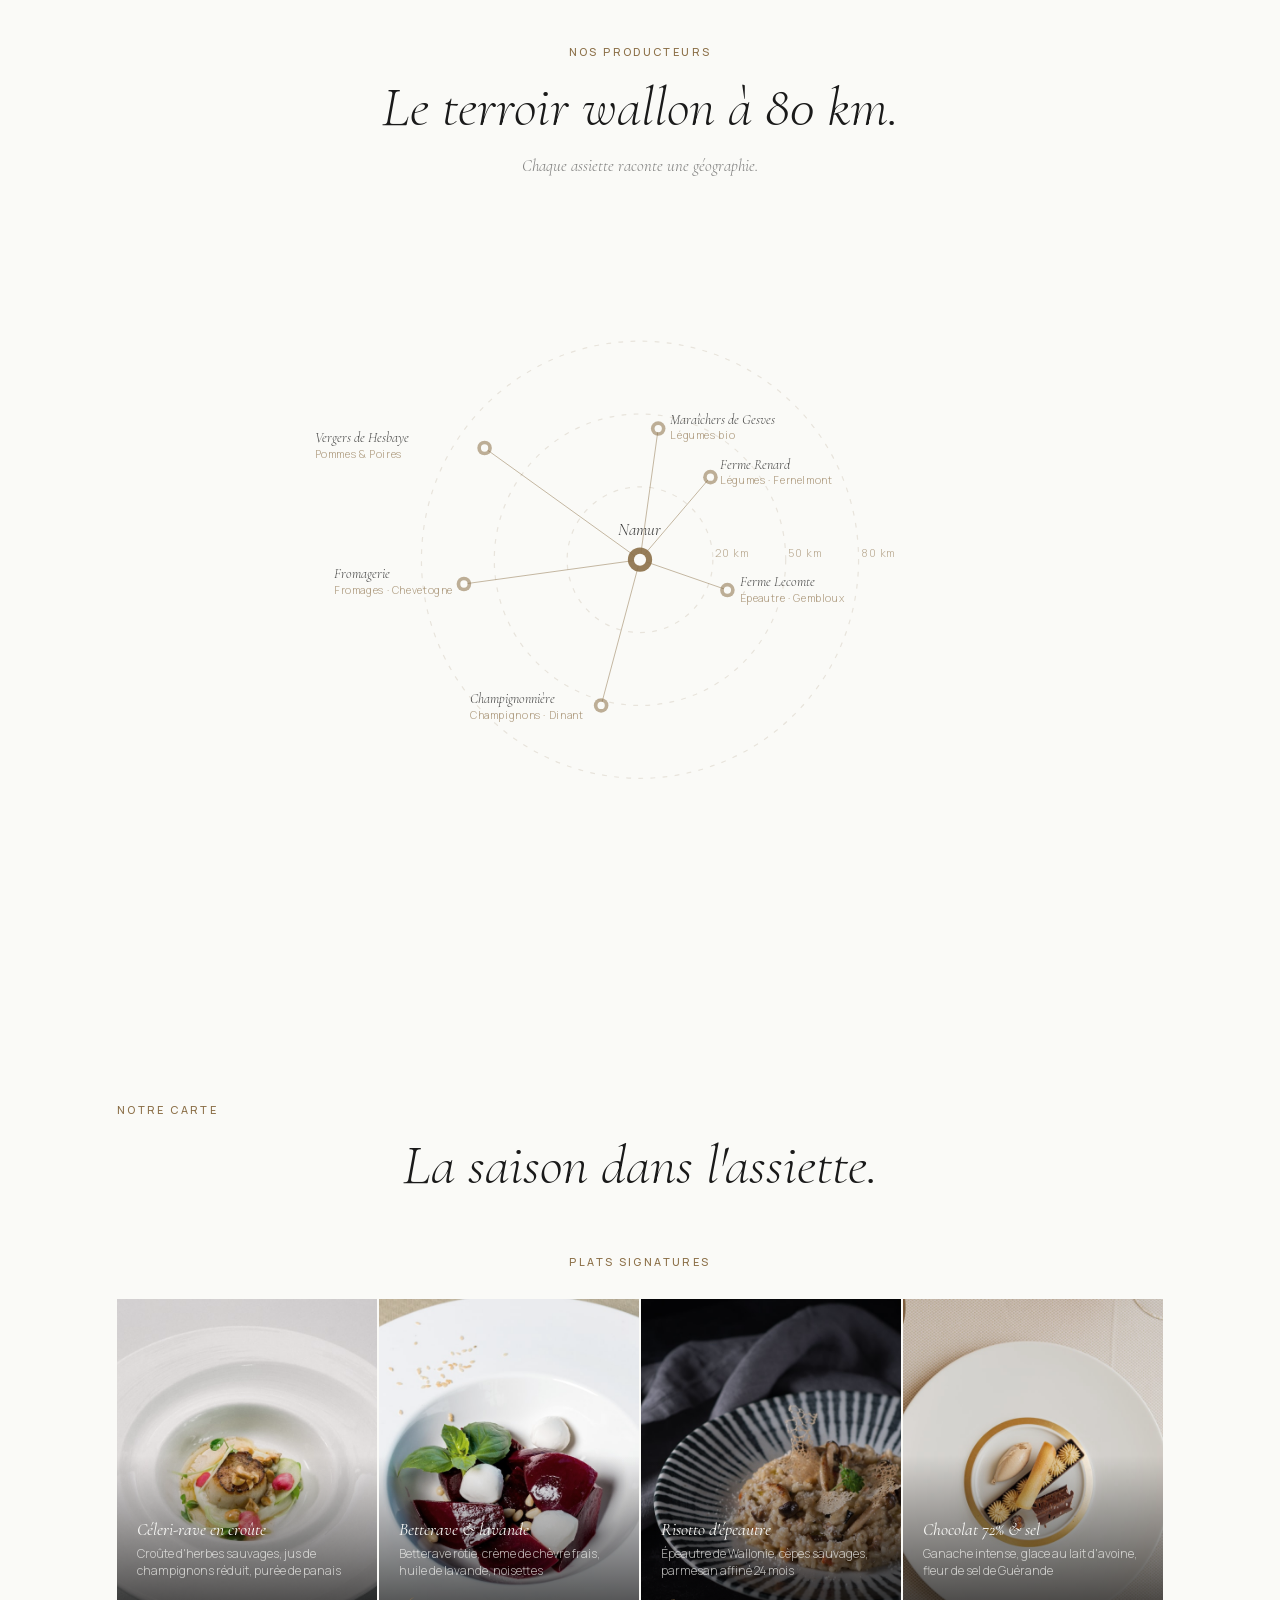
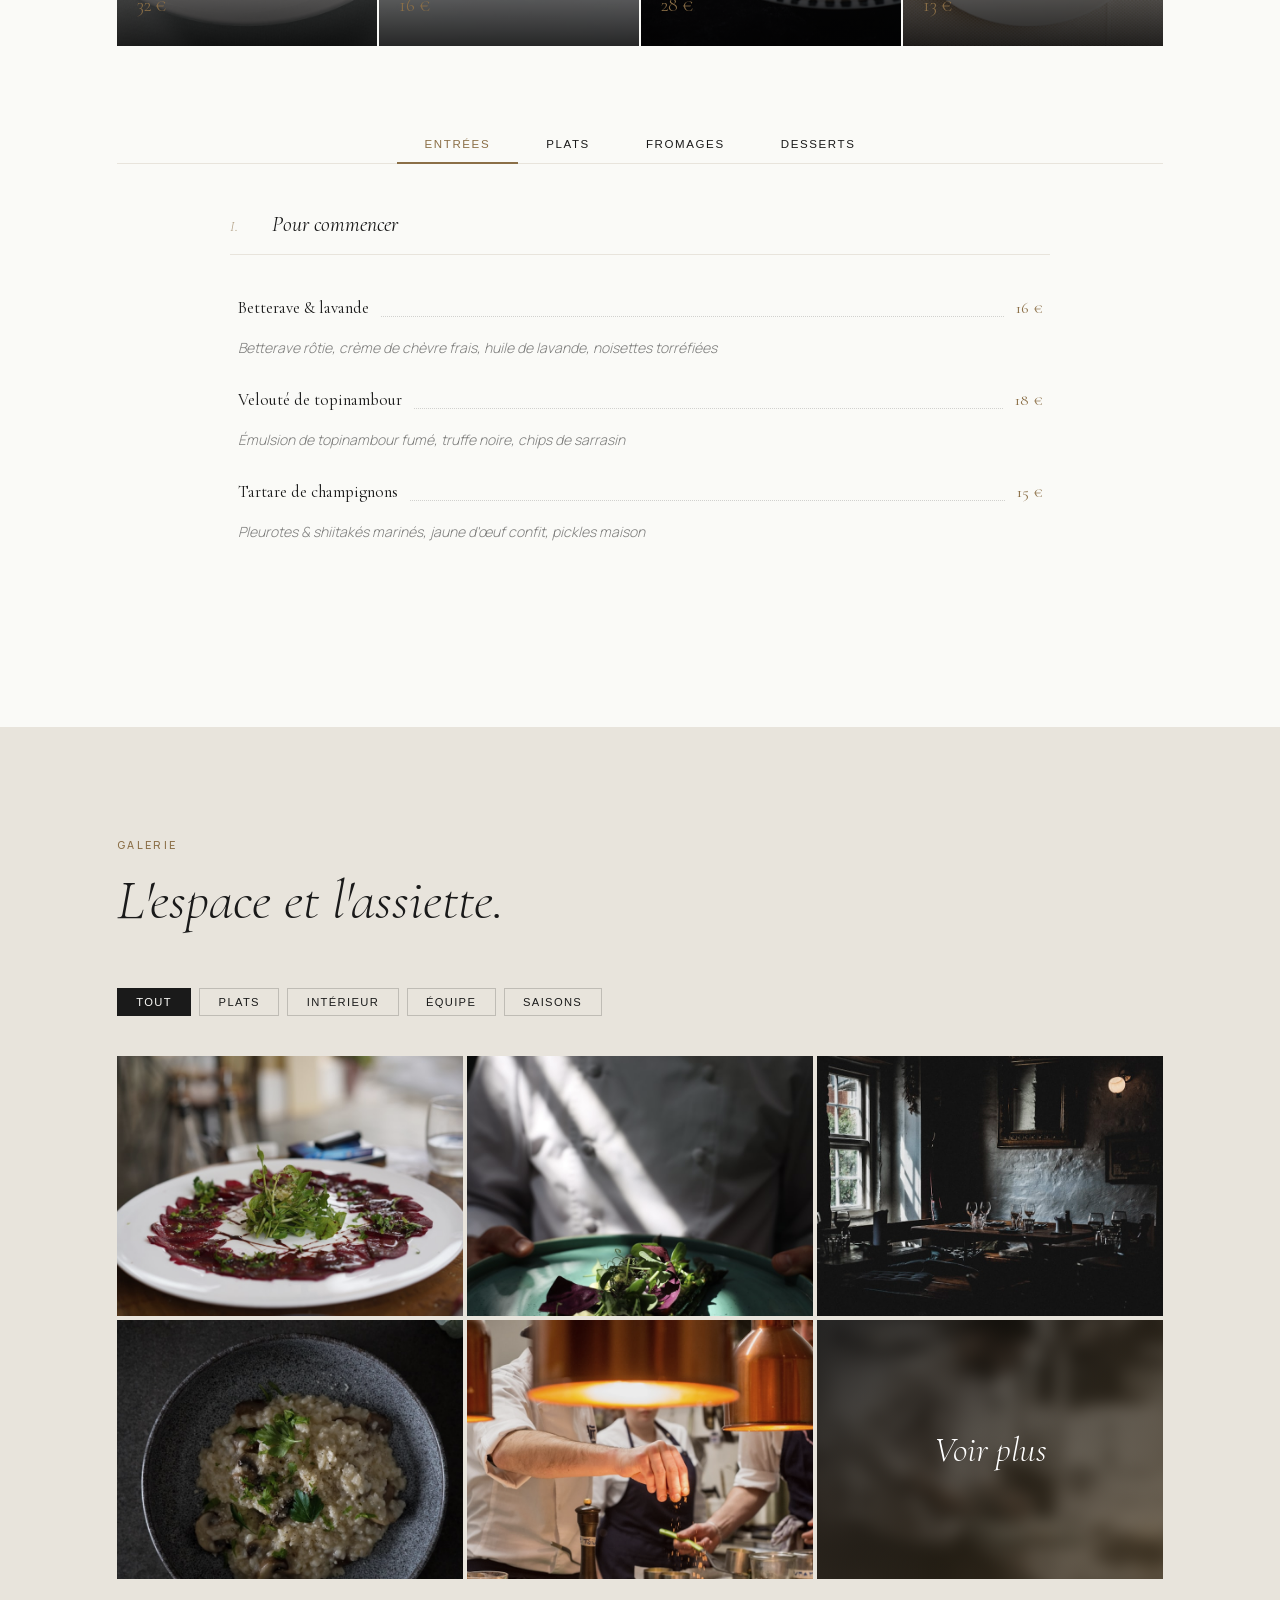
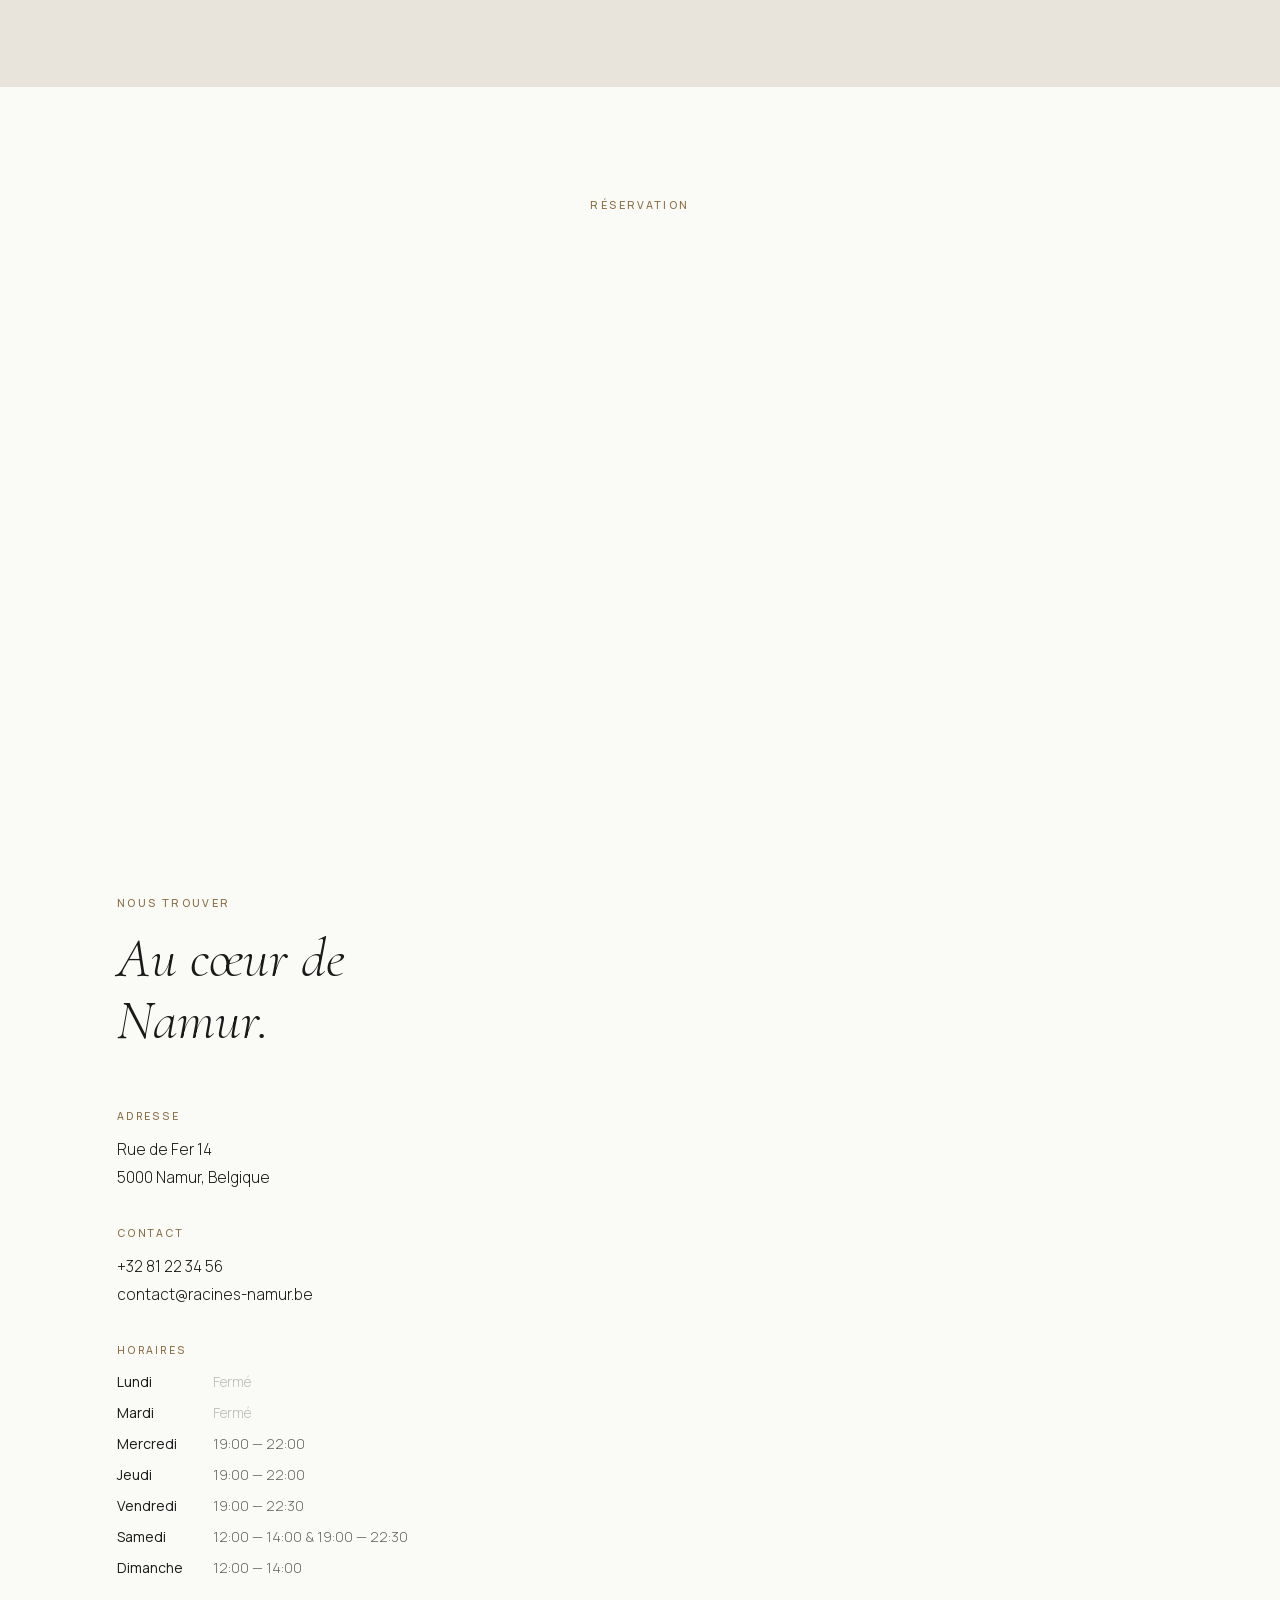
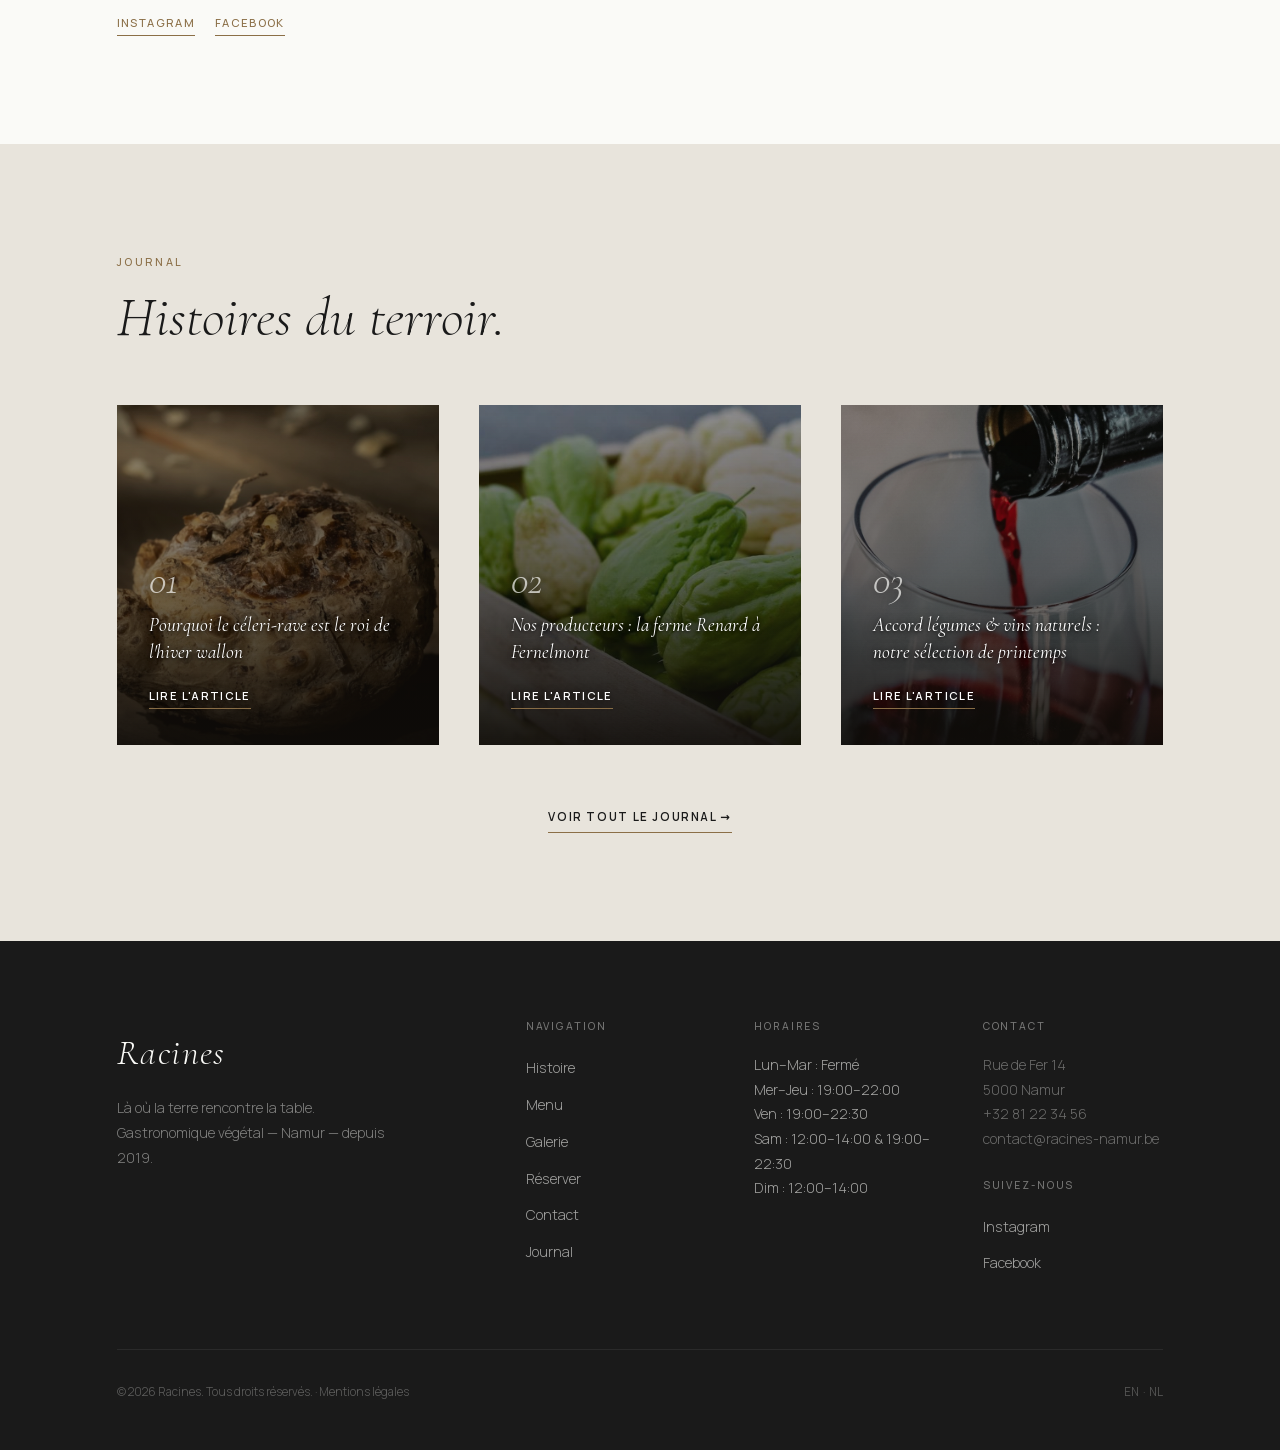
==== commit ff8c8233: "Polices auto-hébergées (RGPD) — plus d'appel à Google Fonts / Fontshare Polices téléchargées dans as" ====
--- a/index.html
+++ b/index.html
@@ -25,9 +25,7 @@
   <link rel="apple-touch-icon" href="assets/favicon.png?v=3">
 
   <!-- Google Fonts -->
-  <link rel="preconnect" href="https://fonts.googleapis.com">
-  <link rel="preconnect" href="https://fonts.gstatic.com" crossorigin>
-  <link href="https://fonts.googleapis.com/css2?family=Cormorant+Garamond:ital,wght@0,300;0,400;0,600;1,300;1,400;1,600&family=Manrope:wght@300;400;500;600&display=swap" rel="stylesheet">
+  <link rel="stylesheet" href="assets/fonts/fonts.css?v=1">
 
   <!-- AOS — version figée -->
   <link href="https://unpkg.com/aos@2.3.4/dist/aos.css" rel="stylesheet">
--- a/assets/fonts/fonts.css
+++ b/assets/fonts/fonts.css
@@ -0,0 +1,161 @@
+/* Polices auto-hébergées — générées par resto-site-builder/scripts/self-host-fonts.py */
+@font-face {
+  font-family: 'Cormorant Garamond';
+  font-style: italic;
+  font-weight: 300;
+  font-display: swap;
+  src: url('cormorant-garamond-300-italic-latin-ext.woff2') format('woff2');
+  unicode-range: U+0100-02BA, U+02BD-02C5, U+02C7-02CC, U+02CE-02D7, U+02DD-02FF, U+0304, U+0308, U+0329, U+1D00-1DBF, U+1E00-1E9F, U+1EF2-1EFF, U+2020, U+20A0-20AB, U+20AD-20C0, U+2113, U+2C60-2C7F, U+A720-A7FF;
+}
+@font-face {
+  font-family: 'Cormorant Garamond';
+  font-style: italic;
+  font-weight: 300;
+  font-display: swap;
+  src: url('cormorant-garamond-300-italic-latin.woff2') format('woff2');
+  unicode-range: U+0000-00FF, U+0131, U+0152-0153, U+02BB-02BC, U+02C6, U+02DA, U+02DC, U+0304, U+0308, U+0329, U+2000-206F, U+20AC, U+2122, U+2191, U+2193, U+2212, U+2215, U+FEFF, U+FFFD;
+}
+@font-face {
+  font-family: 'Cormorant Garamond';
+  font-style: italic;
+  font-weight: 400;
+  font-display: swap;
+  src: url('cormorant-garamond-300-italic-latin-ext.woff2') format('woff2');
+  unicode-range: U+0100-02BA, U+02BD-02C5, U+02C7-02CC, U+02CE-02D7, U+02DD-02FF, U+0304, U+0308, U+0329, U+1D00-1DBF, U+1E00-1E9F, U+1EF2-1EFF, U+2020, U+20A0-20AB, U+20AD-20C0, U+2113, U+2C60-2C7F, U+A720-A7FF;
+}
+@font-face {
+  font-family: 'Cormorant Garamond';
+  font-style: italic;
+  font-weight: 400;
+  font-display: swap;
+  src: url('cormorant-garamond-300-italic-latin.woff2') format('woff2');
+  unicode-range: U+0000-00FF, U+0131, U+0152-0153, U+02BB-02BC, U+02C6, U+02DA, U+02DC, U+0304, U+0308, U+0329, U+2000-206F, U+20AC, U+2122, U+2191, U+2193, U+2212, U+2215, U+FEFF, U+FFFD;
+}
+@font-face {
+  font-family: 'Cormorant Garamond';
+  font-style: italic;
+  font-weight: 600;
+  font-display: swap;
+  src: url('cormorant-garamond-300-italic-latin-ext.woff2') format('woff2');
+  unicode-range: U+0100-02BA, U+02BD-02C5, U+02C7-02CC, U+02CE-02D7, U+02DD-02FF, U+0304, U+0308, U+0329, U+1D00-1DBF, U+1E00-1E9F, U+1EF2-1EFF, U+2020, U+20A0-20AB, U+20AD-20C0, U+2113, U+2C60-2C7F, U+A720-A7FF;
+}
+@font-face {
+  font-family: 'Cormorant Garamond';
+  font-style: italic;
+  font-weight: 600;
+  font-display: swap;
+  src: url('cormorant-garamond-300-italic-latin.woff2') format('woff2');
+  unicode-range: U+0000-00FF, U+0131, U+0152-0153, U+02BB-02BC, U+02C6, U+02DA, U+02DC, U+0304, U+0308, U+0329, U+2000-206F, U+20AC, U+2122, U+2191, U+2193, U+2212, U+2215, U+FEFF, U+FFFD;
+}
+@font-face {
+  font-family: 'Cormorant Garamond';
+  font-style: normal;
+  font-weight: 300;
+  font-display: swap;
+  src: url('cormorant-garamond-300-latin-ext.woff2') format('woff2');
+  unicode-range: U+0100-02BA, U+02BD-02C5, U+02C7-02CC, U+02CE-02D7, U+02DD-02FF, U+0304, U+0308, U+0329, U+1D00-1DBF, U+1E00-1E9F, U+1EF2-1EFF, U+2020, U+20A0-20AB, U+20AD-20C0, U+2113, U+2C60-2C7F, U+A720-A7FF;
+}
+@font-face {
+  font-family: 'Cormorant Garamond';
+  font-style: normal;
+  font-weight: 300;
+  font-display: swap;
+  src: url('cormorant-garamond-300-latin.woff2') format('woff2');
+  unicode-range: U+0000-00FF, U+0131, U+0152-0153, U+02BB-02BC, U+02C6, U+02DA, U+02DC, U+0304, U+0308, U+0329, U+2000-206F, U+20AC, U+2122, U+2191, U+2193, U+2212, U+2215, U+FEFF, U+FFFD;
+}
+@font-face {
+  font-family: 'Cormorant Garamond';
+  font-style: normal;
+  font-weight: 400;
+  font-display: swap;
+  src: url('cormorant-garamond-300-latin-ext.woff2') format('woff2');
+  unicode-range: U+0100-02BA, U+02BD-02C5, U+02C7-02CC, U+02CE-02D7, U+02DD-02FF, U+0304, U+0308, U+0329, U+1D00-1DBF, U+1E00-1E9F, U+1EF2-1EFF, U+2020, U+20A0-20AB, U+20AD-20C0, U+2113, U+2C60-2C7F, U+A720-A7FF;
+}
+@font-face {
+  font-family: 'Cormorant Garamond';
+  font-style: normal;
+  font-weight: 400;
+  font-display: swap;
+  src: url('cormorant-garamond-300-latin.woff2') format('woff2');
+  unicode-range: U+0000-00FF, U+0131, U+0152-0153, U+02BB-02BC, U+02C6, U+02DA, U+02DC, U+0304, U+0308, U+0329, U+2000-206F, U+20AC, U+2122, U+2191, U+2193, U+2212, U+2215, U+FEFF, U+FFFD;
+}
+@font-face {
+  font-family: 'Cormorant Garamond';
+  font-style: normal;
+  font-weight: 600;
+  font-display: swap;
+  src: url('cormorant-garamond-300-latin-ext.woff2') format('woff2');
+  unicode-range: U+0100-02BA, U+02BD-02C5, U+02C7-02CC, U+02CE-02D7, U+02DD-02FF, U+0304, U+0308, U+0329, U+1D00-1DBF, U+1E00-1E9F, U+1EF2-1EFF, U+2020, U+20A0-20AB, U+20AD-20C0, U+2113, U+2C60-2C7F, U+A720-A7FF;
+}
+@font-face {
+  font-family: 'Cormorant Garamond';
+  font-style: normal;
+  font-weight: 600;
+  font-display: swap;
+  src: url('cormorant-garamond-300-latin.woff2') format('woff2');
+  unicode-range: U+0000-00FF, U+0131, U+0152-0153, U+02BB-02BC, U+02C6, U+02DA, U+02DC, U+0304, U+0308, U+0329, U+2000-206F, U+20AC, U+2122, U+2191, U+2193, U+2212, U+2215, U+FEFF, U+FFFD;
+}
+@font-face {
+  font-family: 'Manrope';
+  font-style: normal;
+  font-weight: 300;
+  font-display: swap;
+  src: url('manrope-300-latin-ext.woff2') format('woff2');
+  unicode-range: U+0100-02BA, U+02BD-02C5, U+02C7-02CC, U+02CE-02D7, U+02DD-02FF, U+0304, U+0308, U+0329, U+1D00-1DBF, U+1E00-1E9F, U+1EF2-1EFF, U+2020, U+20A0-20AB, U+20AD-20C0, U+2113, U+2C60-2C7F, U+A720-A7FF;
+}
+@font-face {
+  font-family: 'Manrope';
+  font-style: normal;
+  font-weight: 300;
+  font-display: swap;
+  src: url('manrope-300-latin.woff2') format('woff2');
+  unicode-range: U+0000-00FF, U+0131, U+0152-0153, U+02BB-02BC, U+02C6, U+02DA, U+02DC, U+0304, U+0308, U+0329, U+2000-206F, U+20AC, U+2122, U+2191, U+2193, U+2212, U+2215, U+FEFF, U+FFFD;
+}
+@font-face {
+  font-family: 'Manrope';
+  font-style: normal;
+  font-weight: 400;
+  font-display: swap;
+  src: url('manrope-300-latin-ext.woff2') format('woff2');
+  unicode-range: U+0100-02BA, U+02BD-02C5, U+02C7-02CC, U+02CE-02D7, U+02DD-02FF, U+0304, U+0308, U+0329, U+1D00-1DBF, U+1E00-1E9F, U+1EF2-1EFF, U+2020, U+20A0-20AB, U+20AD-20C0, U+2113, U+2C60-2C7F, U+A720-A7FF;
+}
+@font-face {
+  font-family: 'Manrope';
+  font-style: normal;
+  font-weight: 400;
+  font-display: swap;
+  src: url('manrope-300-latin.woff2') format('woff2');
+  unicode-range: U+0000-00FF, U+0131, U+0152-0153, U+02BB-02BC, U+02C6, U+02DA, U+02DC, U+0304, U+0308, U+0329, U+2000-206F, U+20AC, U+2122, U+2191, U+2193, U+2212, U+2215, U+FEFF, U+FFFD;
+}
+@font-face {
+  font-family: 'Manrope';
+  font-style: normal;
+  font-weight: 500;
+  font-display: swap;
+  src: url('manrope-300-latin-ext.woff2') format('woff2');
+  unicode-range: U+0100-02BA, U+02BD-02C5, U+02C7-02CC, U+02CE-02D7, U+02DD-02FF, U+0304, U+0308, U+0329, U+1D00-1DBF, U+1E00-1E9F, U+1EF2-1EFF, U+2020, U+20A0-20AB, U+20AD-20C0, U+2113, U+2C60-2C7F, U+A720-A7FF;
+}
+@font-face {
+  font-family: 'Manrope';
+  font-style: normal;
+  font-weight: 500;
+  font-display: swap;
+  src: url('manrope-300-latin.woff2') format('woff2');
+  unicode-range: U+0000-00FF, U+0131, U+0152-0153, U+02BB-02BC, U+02C6, U+02DA, U+02DC, U+0304, U+0308, U+0329, U+2000-206F, U+20AC, U+2122, U+2191, U+2193, U+2212, U+2215, U+FEFF, U+FFFD;
+}
+@font-face {
+  font-family: 'Manrope';
+  font-style: normal;
+  font-weight: 600;
+  font-display: swap;
+  src: url('manrope-300-latin-ext.woff2') format('woff2');
+  unicode-range: U+0100-02BA, U+02BD-02C5, U+02C7-02CC, U+02CE-02D7, U+02DD-02FF, U+0304, U+0308, U+0329, U+1D00-1DBF, U+1E00-1E9F, U+1EF2-1EFF, U+2020, U+20A0-20AB, U+20AD-20C0, U+2113, U+2C60-2C7F, U+A720-A7FF;
+}
+@font-face {
+  font-family: 'Manrope';
+  font-style: normal;
+  font-weight: 600;
+  font-display: swap;
+  src: url('manrope-300-latin.woff2') format('woff2');
+  unicode-range: U+0000-00FF, U+0131, U+0152-0153, U+02BB-02BC, U+02C6, U+02DA, U+02DC, U+0304, U+0308, U+0329, U+2000-206F, U+20AC, U+2122, U+2191, U+2193, U+2212, U+2215, U+FEFF, U+FFFD;
+}
--- a/styles.css
+++ b/styles.css
@@ -4,7 +4,7 @@
    Tier    : Premium
    ===================================================== */
 
-@import url('https://fonts.googleapis.com/css2?family=Cormorant+Garamond:ital,wght@0,300;0,400;0,600;1,300;1,400;1,600&family=Manrope:wght@300;400;500;600&display=swap');
+/* Polices auto-hébergées : assets/fonts/fonts.css (chargé dans le <head> de chaque page) */
 
 /* =====================================================
    VARIABLES
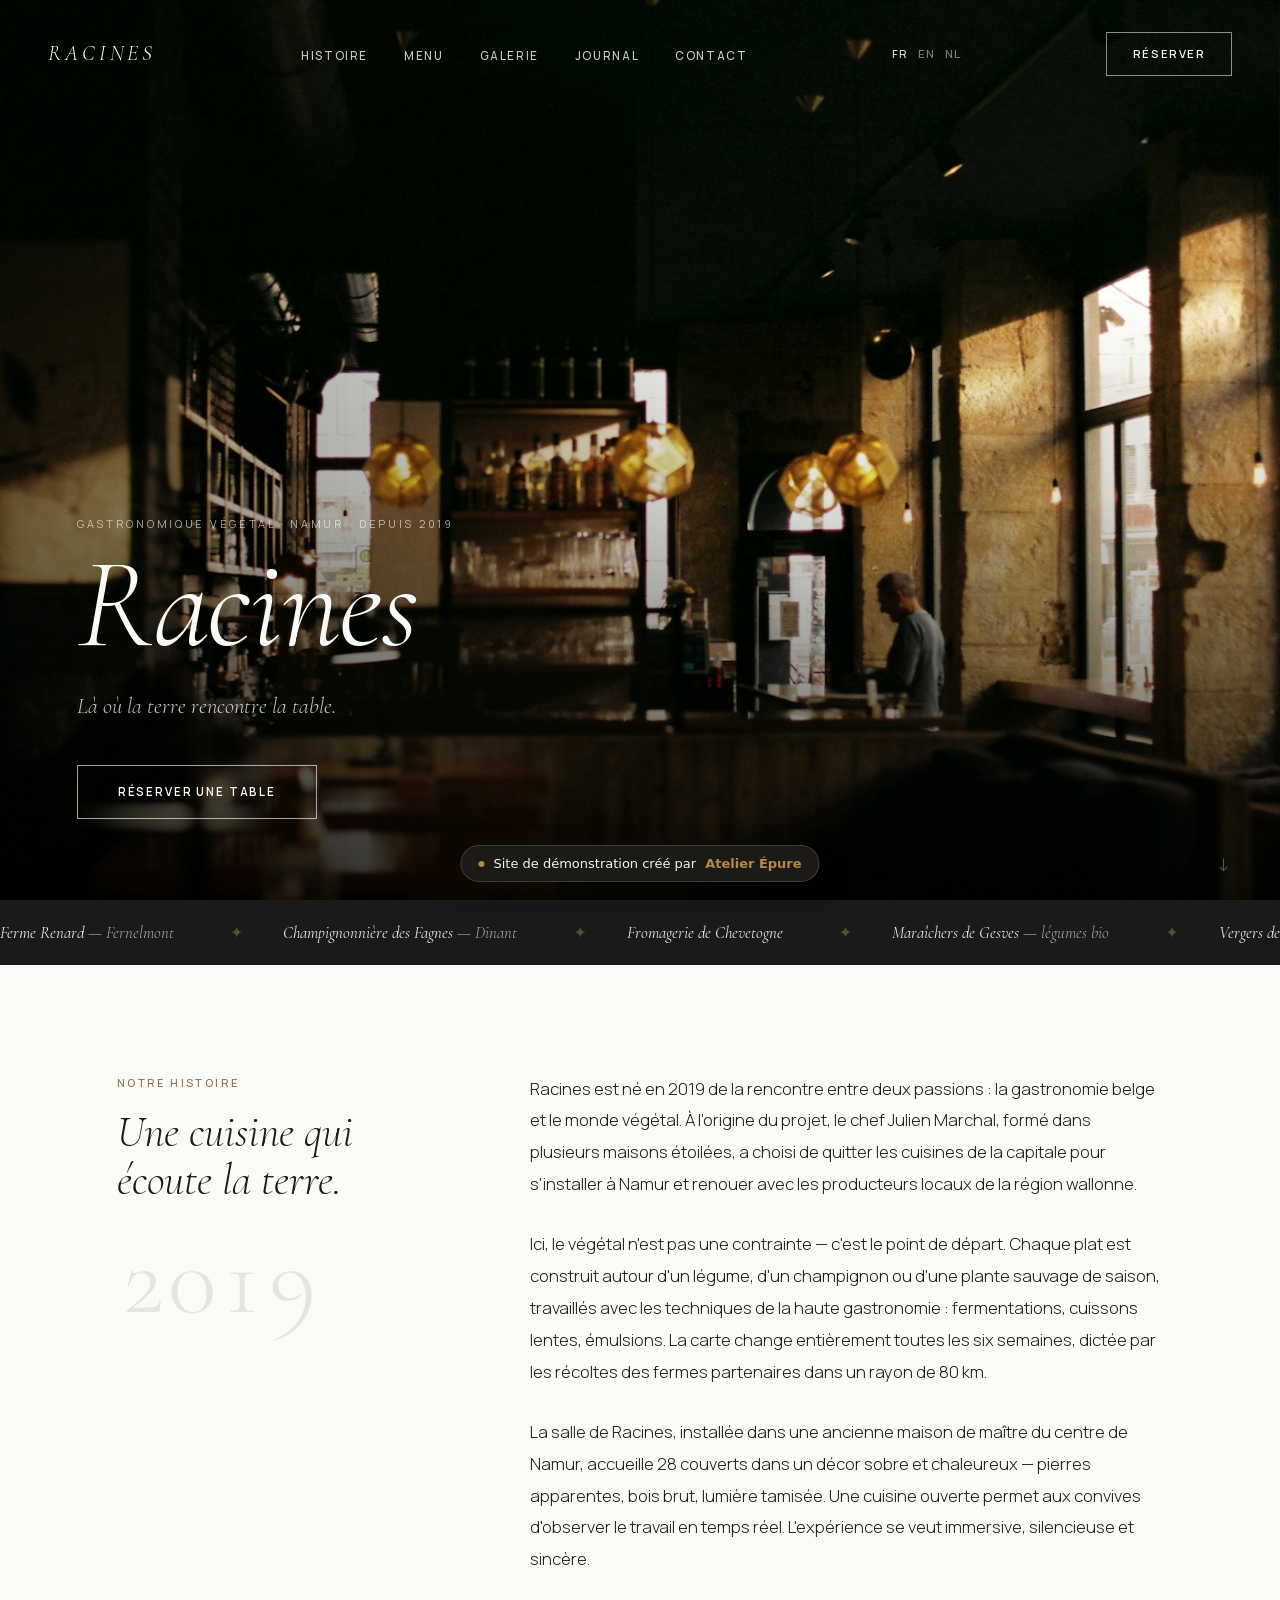
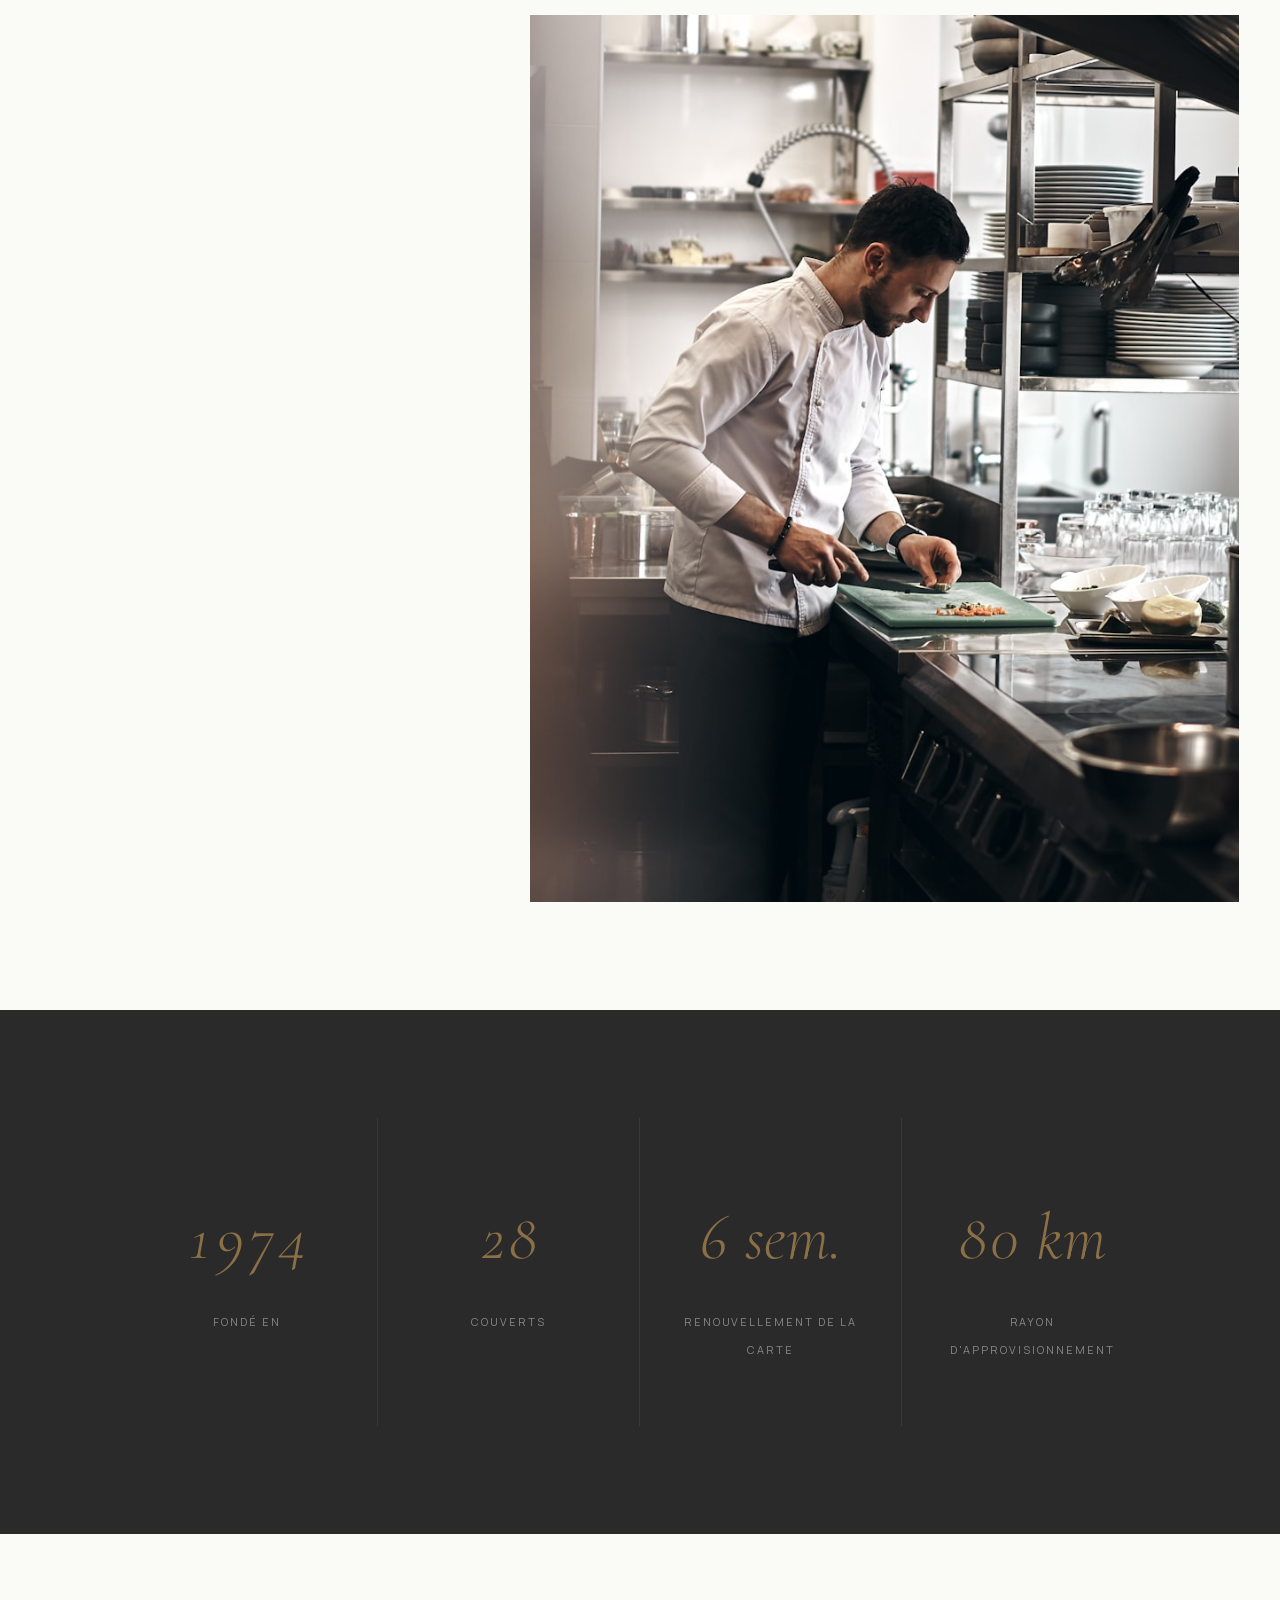
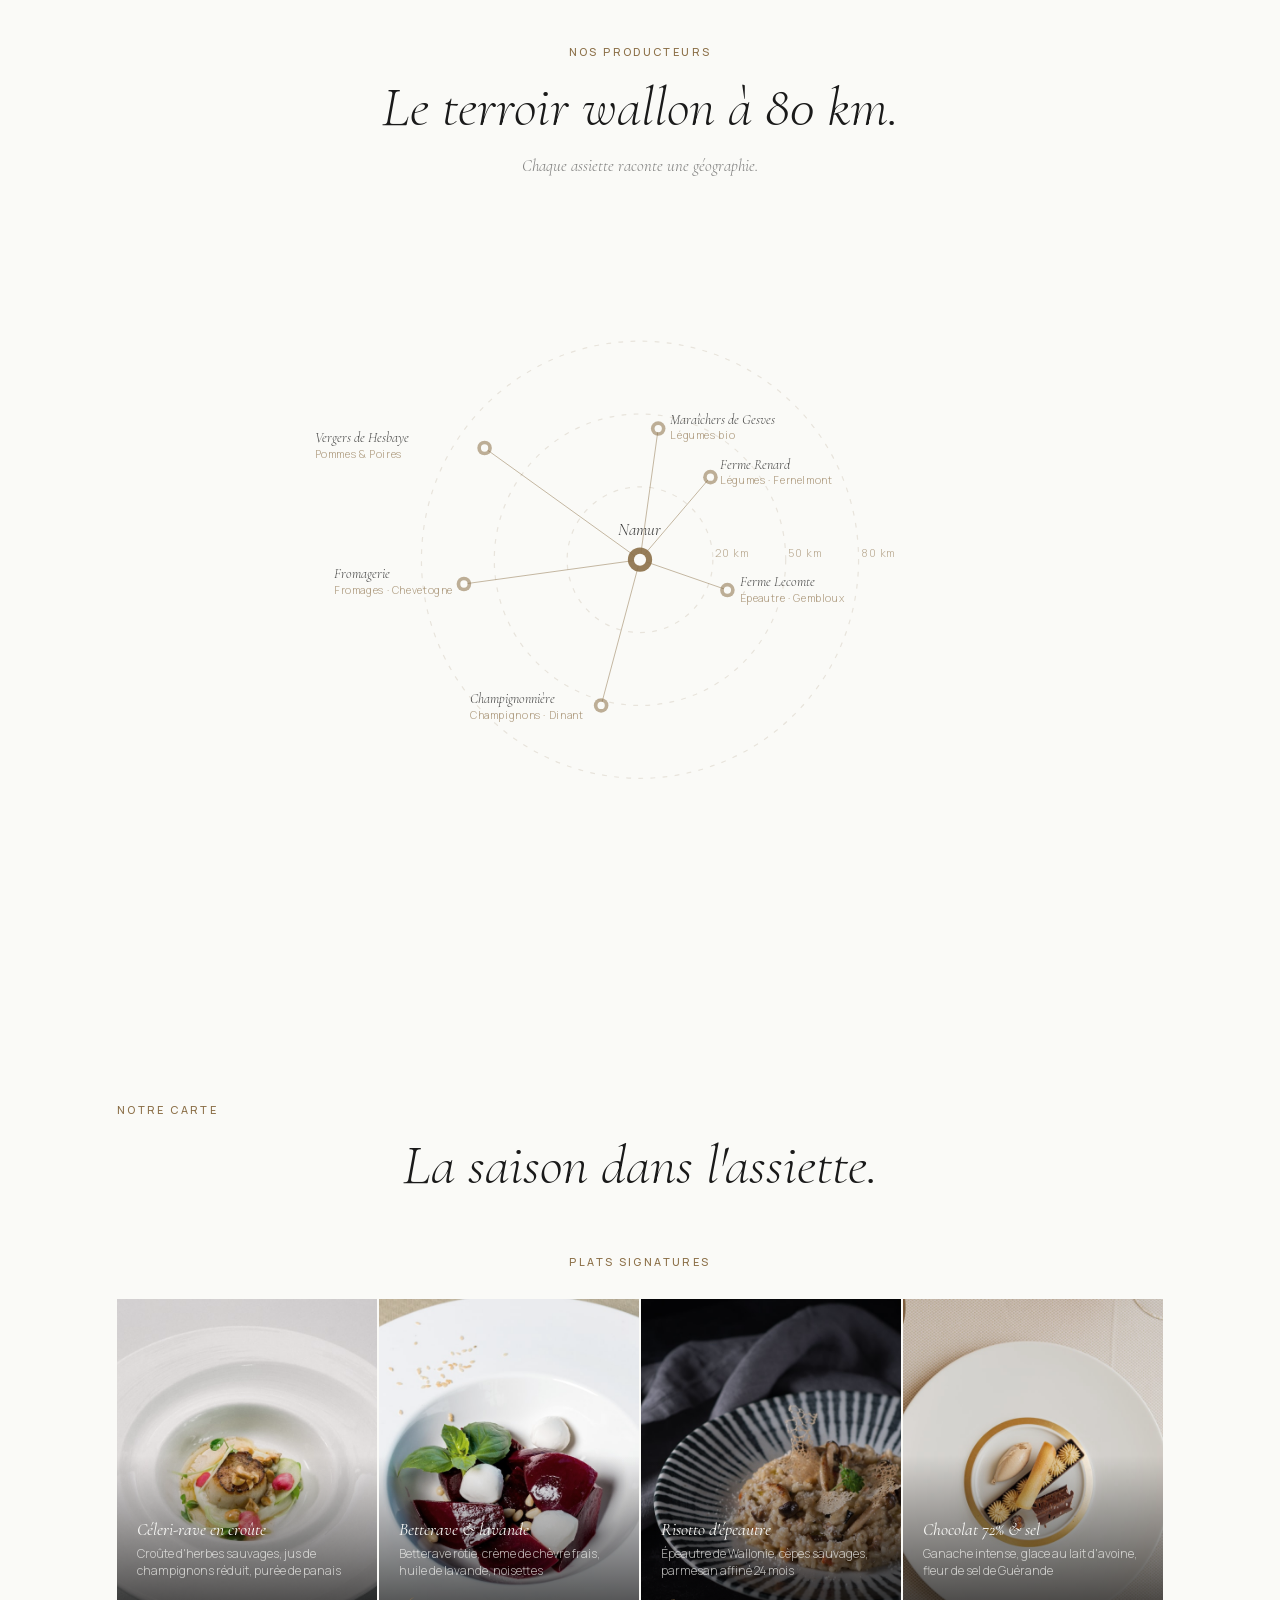
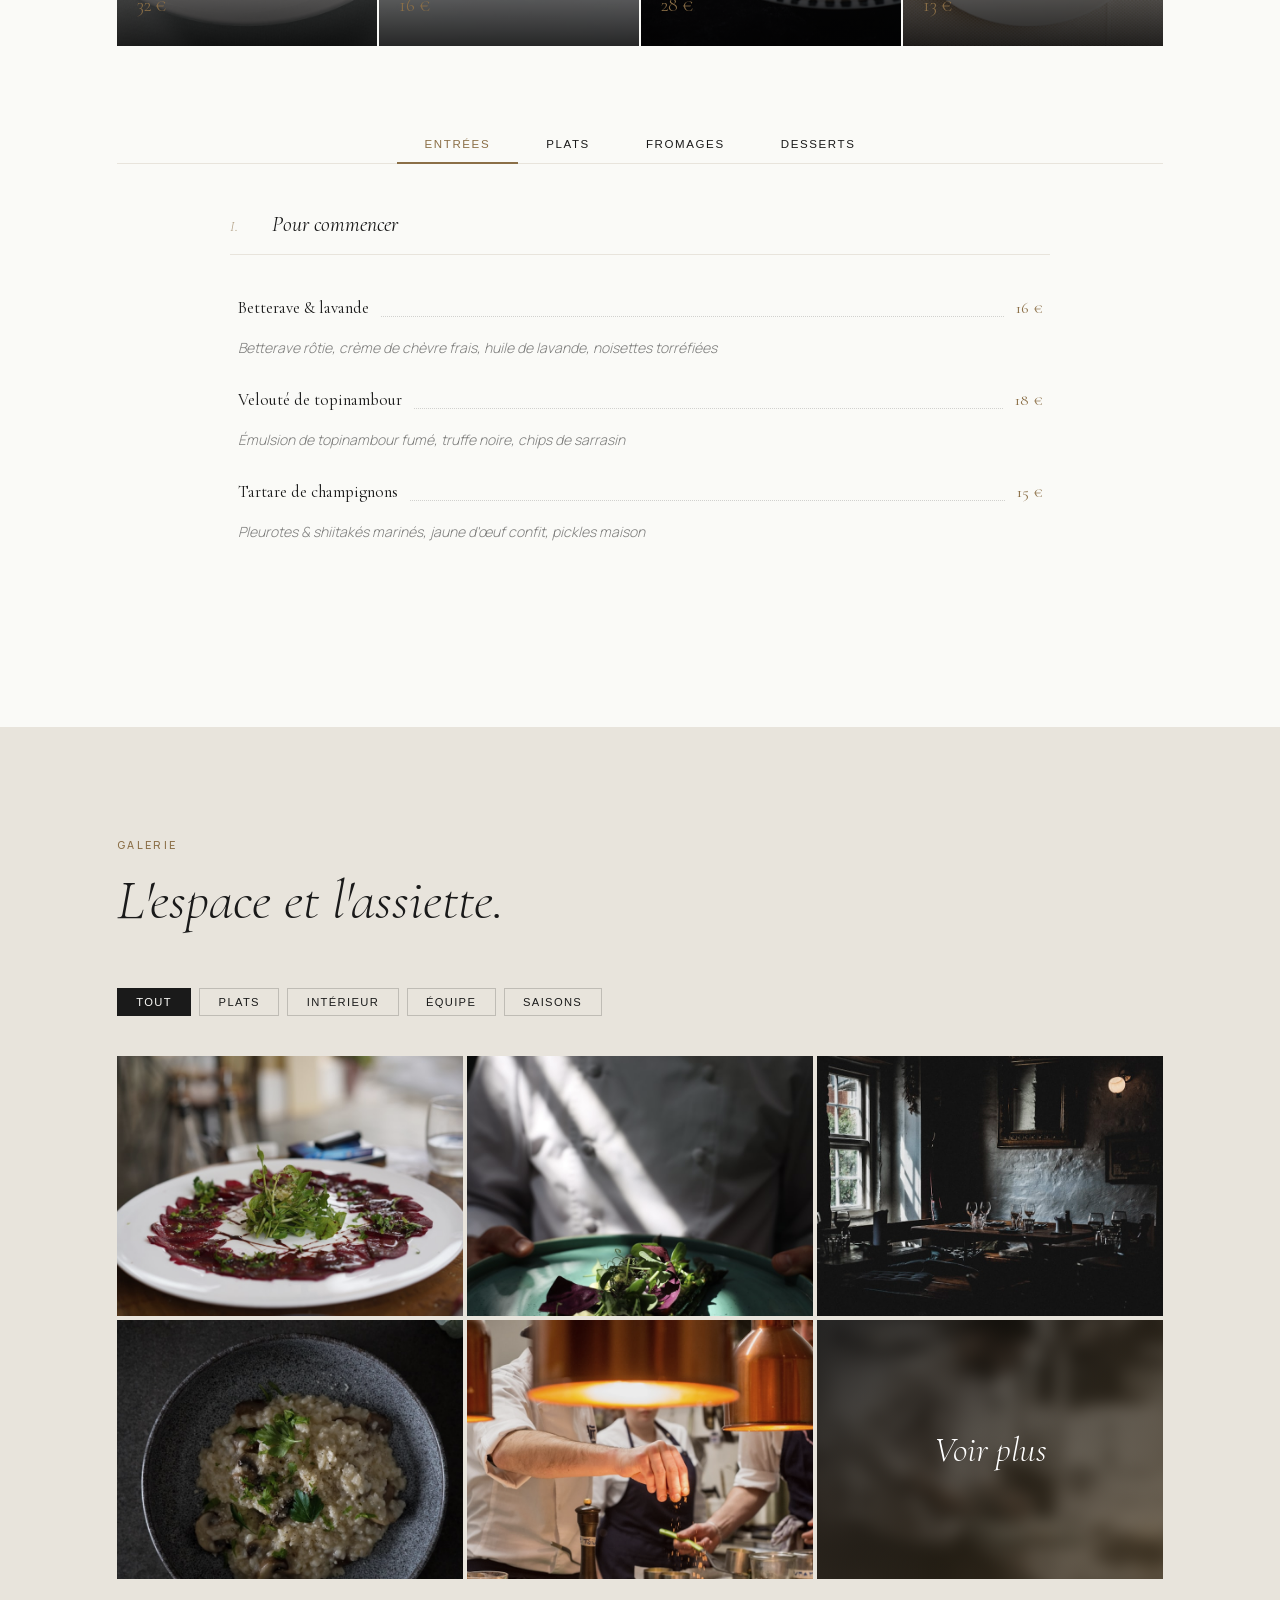
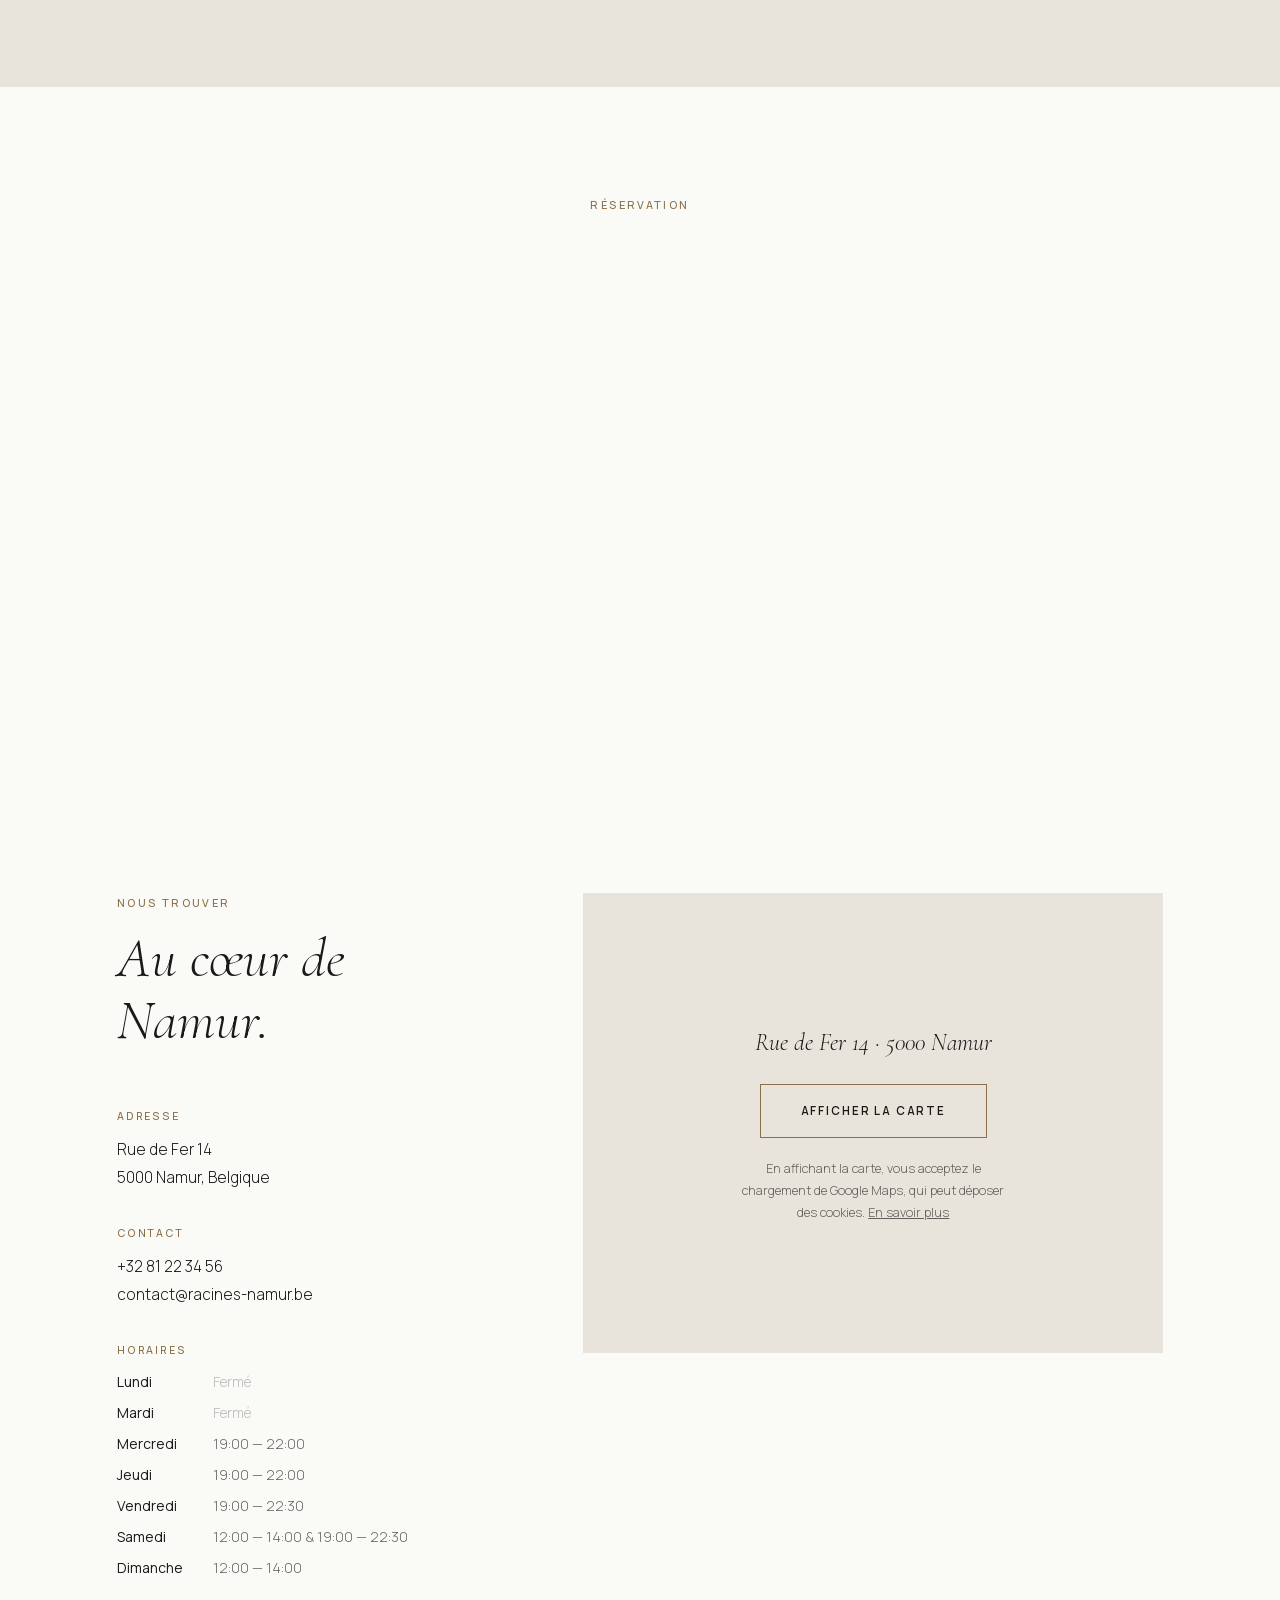
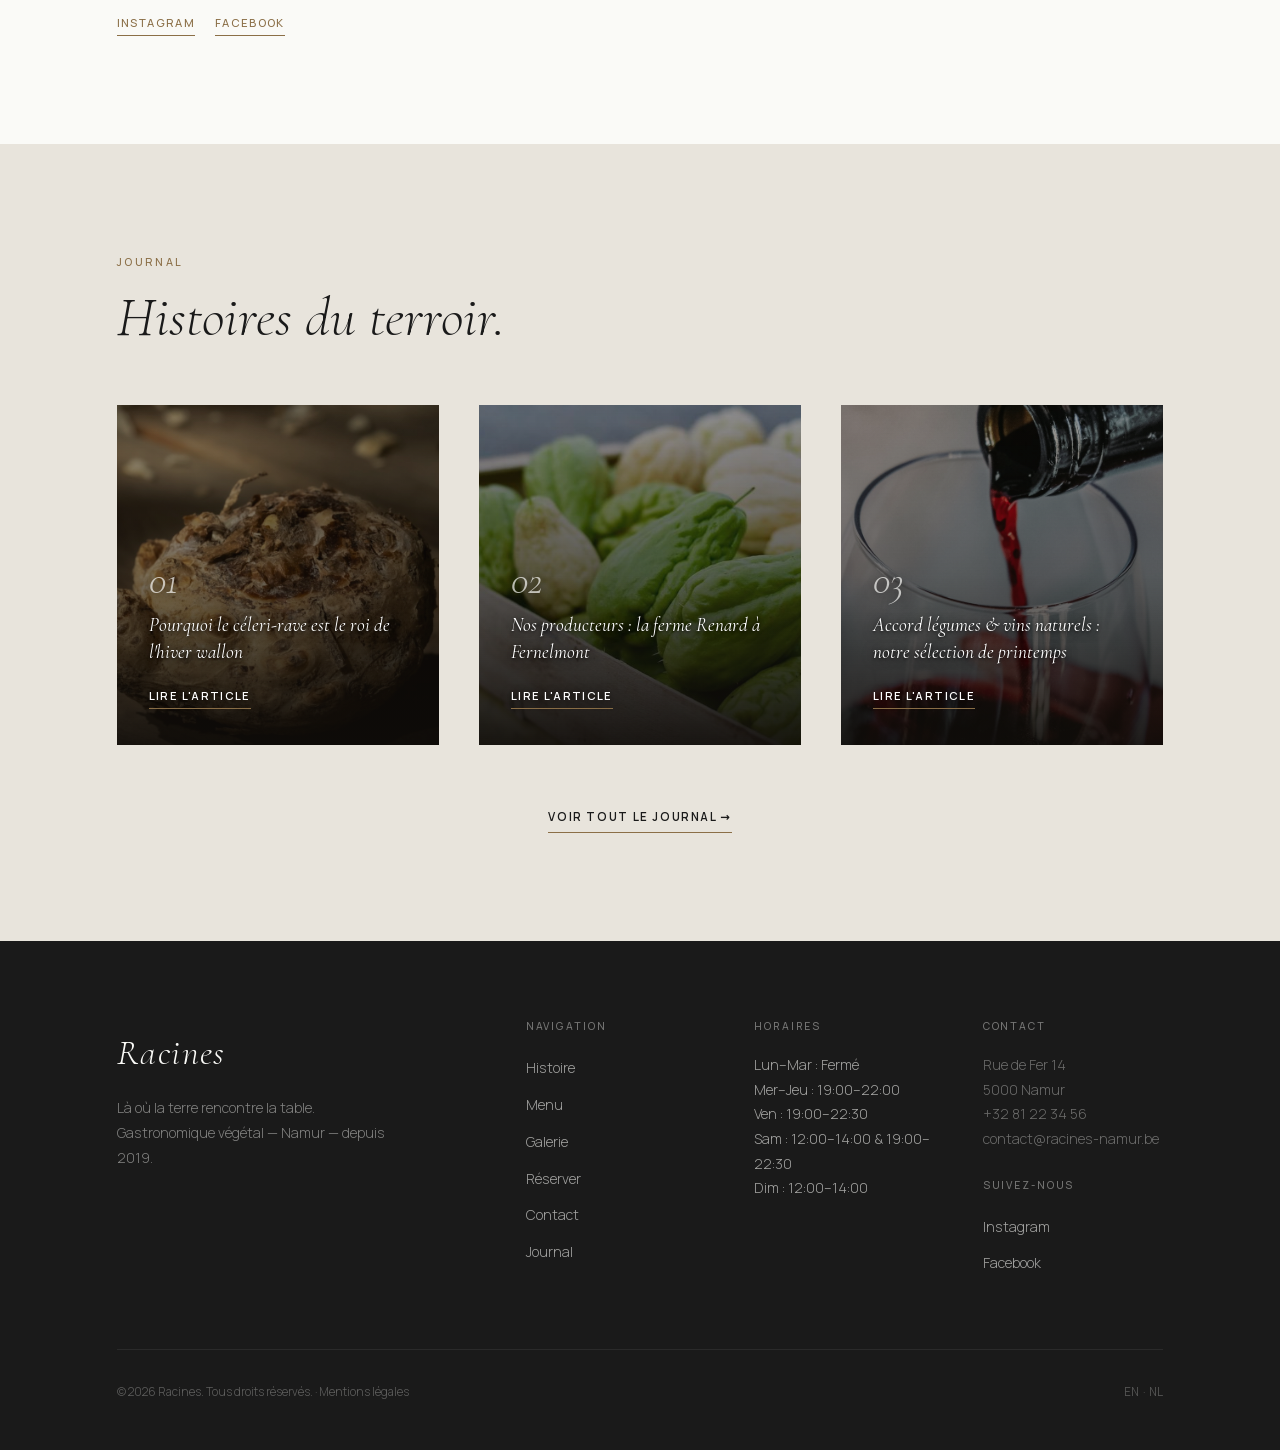
==== commit d6f76386: "Carte Google Maps en « clic pour charger » (RGPD) Aucun appel à Google avant le clic du visiteur ; m" ====
--- a/index.html
+++ b/index.html
@@ -31,7 +31,7 @@
   <link href="https://unpkg.com/aos@2.3.4/dist/aos.css" rel="stylesheet">
 
   <!-- Styles -->
-  <link rel="stylesheet" href="styles.css?v=3">
+  <link rel="stylesheet" href="styles.css?v=4">
 
   <!-- Flux RSS du Journal -->
   <link rel="alternate" type="application/rss+xml" title="Racines — Journal" href="feed.xml">
@@ -635,16 +635,12 @@
         </div>
 
         <div class="contact-map" data-aos="fade-left" data-aos-duration="1200" data-aos-delay="150">
-          <iframe
-            src="https://www.google.com/maps?q=Rue+de+Fer+14,+5000+Namur,+Belgique&output=embed"
-            width="100%"
-            height="460"
-            style="border:0;"
-            allowfullscreen=""
-            loading="lazy"
-            referrerpolicy="no-referrer-when-downgrade"
-            title="Localisation de Racines — Rue de Fer 14, Namur">
-          </iframe>
+          <!-- Carte en « clic pour charger » : aucun appel à Google avant le clic (RGPD) — voir script.js § 13 -->
+          <div class="map-consent" data-map-src="https://www.google.com/maps?q=Rue+de+Fer+14,+5000+Namur,+Belgique&amp;output=embed" data-map-title="Localisation de Racines — Rue de Fer 14, Namur">
+            <p class="map-consent__adresse">Rue de Fer 14 · 5000 Namur</p>
+            <button type="button" class="map-consent__btn">Afficher la carte</button>
+            <p class="map-consent__note">En affichant la carte, vous acceptez le chargement de Google Maps, qui peut déposer des cookies. <a href="mentions-legales.html">En savoir plus</a></p>
+          </div>
         </div>
 
       </div>
@@ -745,7 +741,7 @@
        SCRIPTS
   ============================================================ -->
   <script src="https://unpkg.com/aos@2.3.4/dist/aos.js"></script>
-  <script src="script.js?v=3"></script>
+  <script src="script.js?v=4"></script>
 
 <!-- Bandeau demonstration — Atelier Epure -->
 <style>
--- a/styles.css
+++ b/styles.css
@@ -911,9 +911,26 @@
   border: none;
   filter: saturate(0.65) contrast(1.05);
 }
+/* Carte en « clic pour charger » (RGPD) — même gabarit que l'iframe qu'elle remplace */
+.map-consent {
+  height: 460px;
+  display: flex; flex-direction: column; align-items: center; justify-content: center;
+  gap: 1.25rem; padding: 2rem; text-align: center;
+  background: var(--color-subtle);
+}
+.map-consent__adresse { font-family: var(--font-display); font-size: 1.5rem; font-style: italic; }
+.map-consent__btn {
+  font: inherit; font-size: 0.72rem; font-weight: 600; letter-spacing: 0.16em; text-transform: uppercase;
+  padding: 1rem 2.5rem; cursor: pointer;
+  background: transparent; color: var(--color-text); border: 1px solid var(--color-accent);
+  transition: background 0.3s, color 0.3s;
+}
+.map-consent__btn:hover, .map-consent__btn:focus-visible { background: var(--color-accent); color: var(--color-bg); }
+.map-consent__note { font-size: 0.78rem; opacity: 0.65; max-width: 34ch; }
+.map-consent__note a { text-decoration: underline; }
 @media (max-width: 860px) {
   .contact-grid { grid-template-columns: 1fr; gap: 3rem; }
-  .contact-map iframe { height: 300px; }
+  .contact-map iframe, .map-consent { height: 300px; }
 }
 
 /* =====================================================
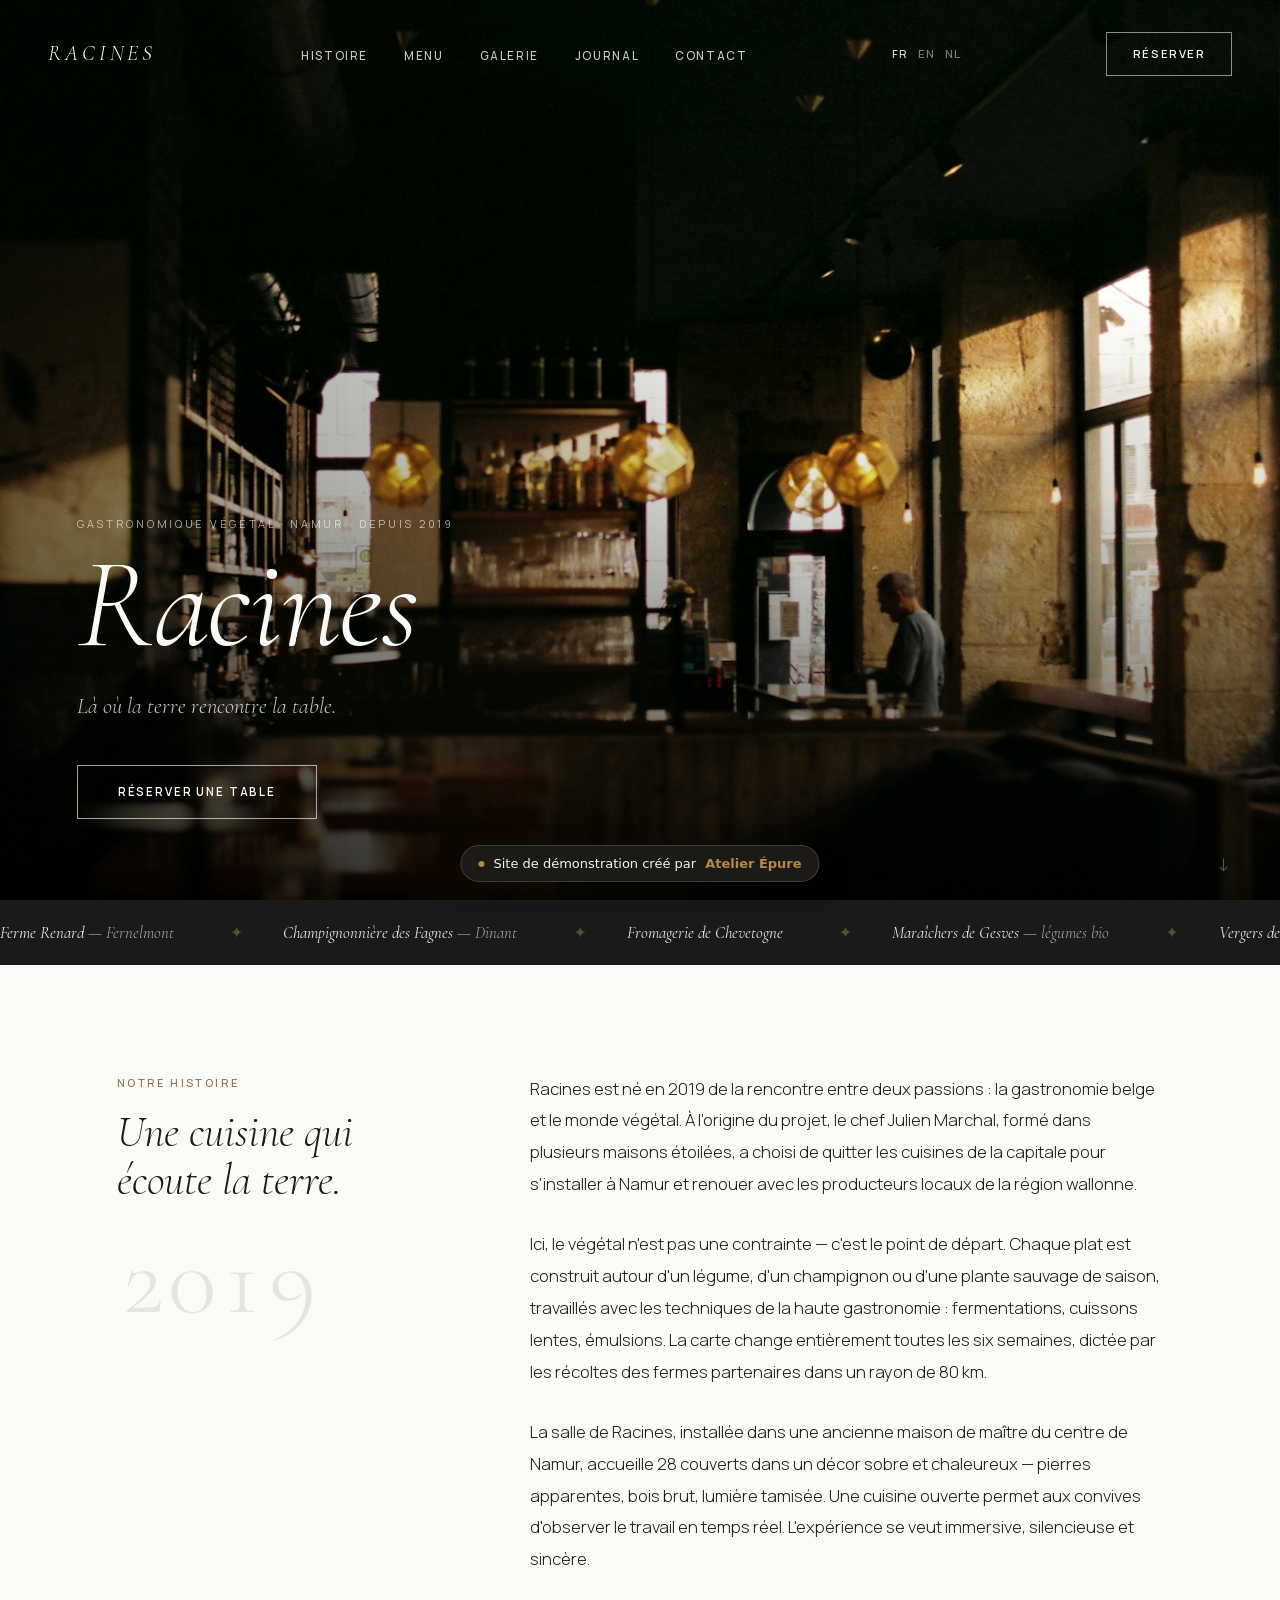
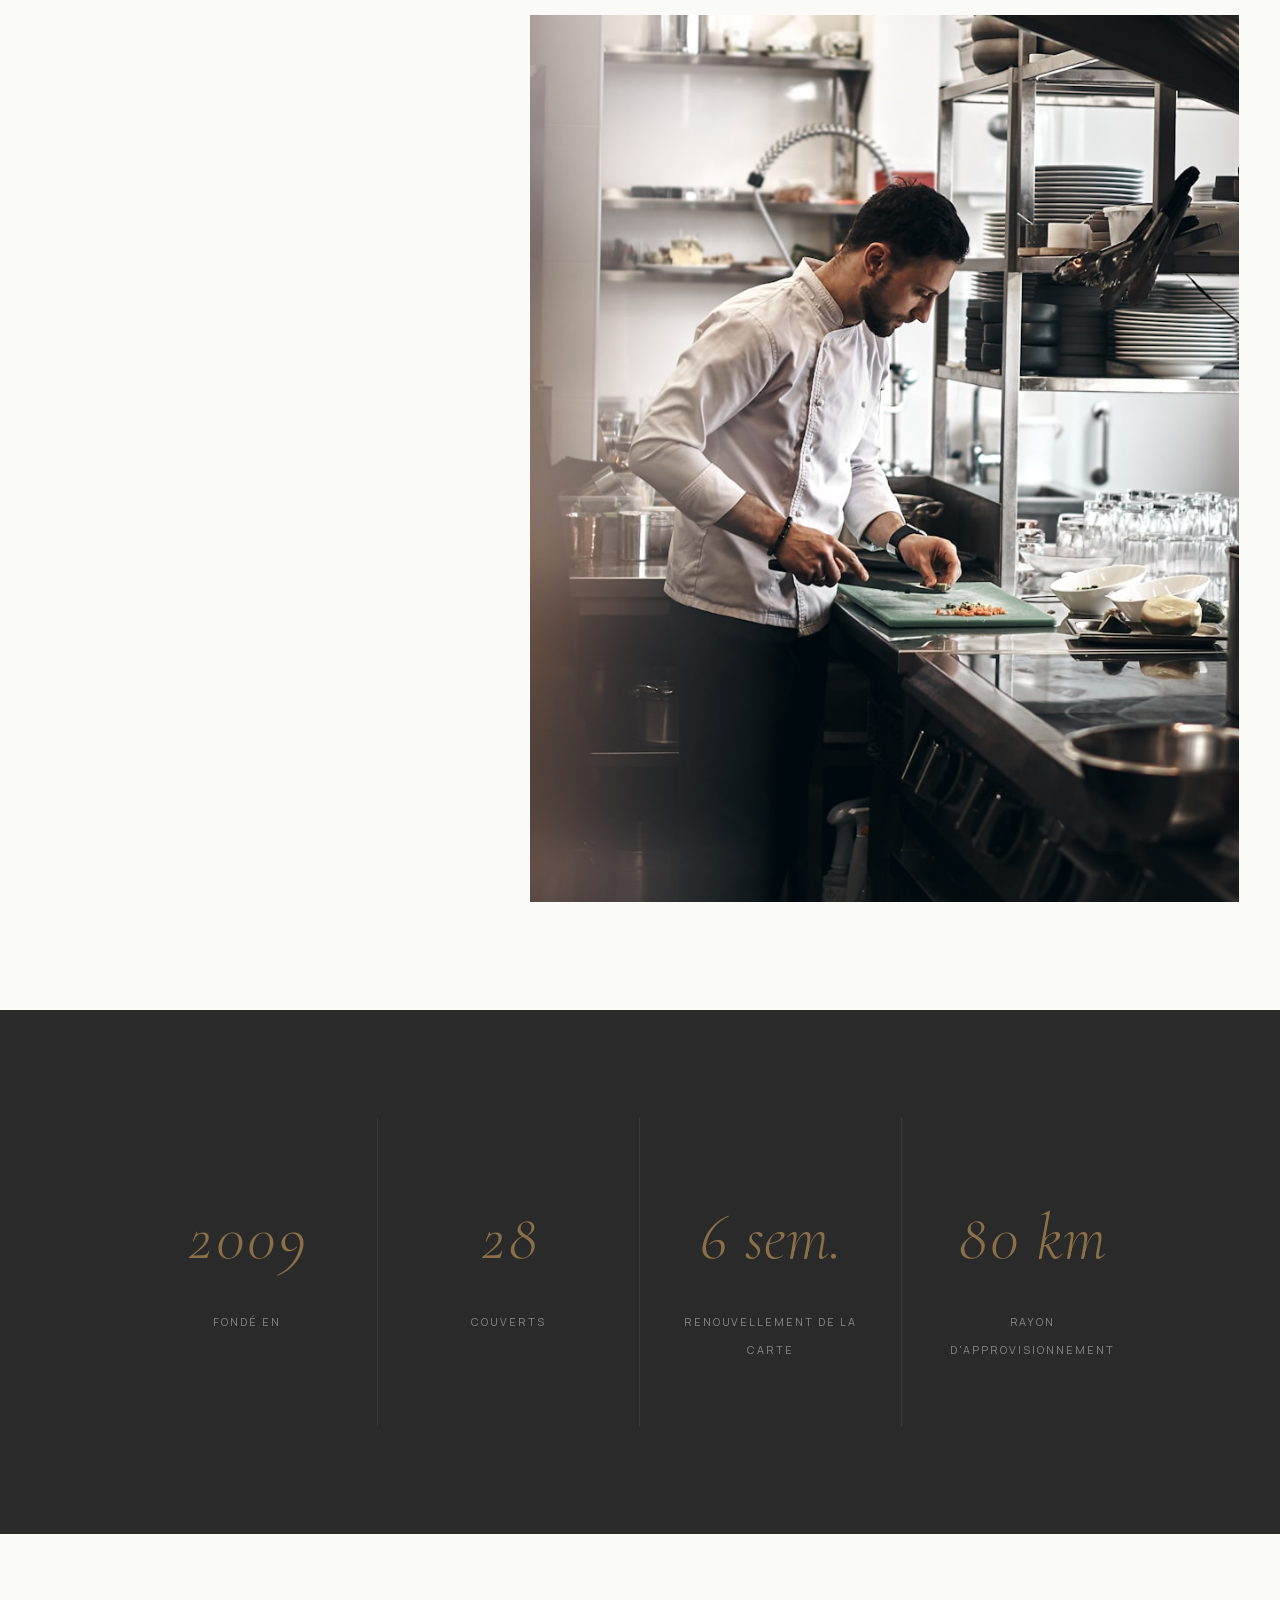
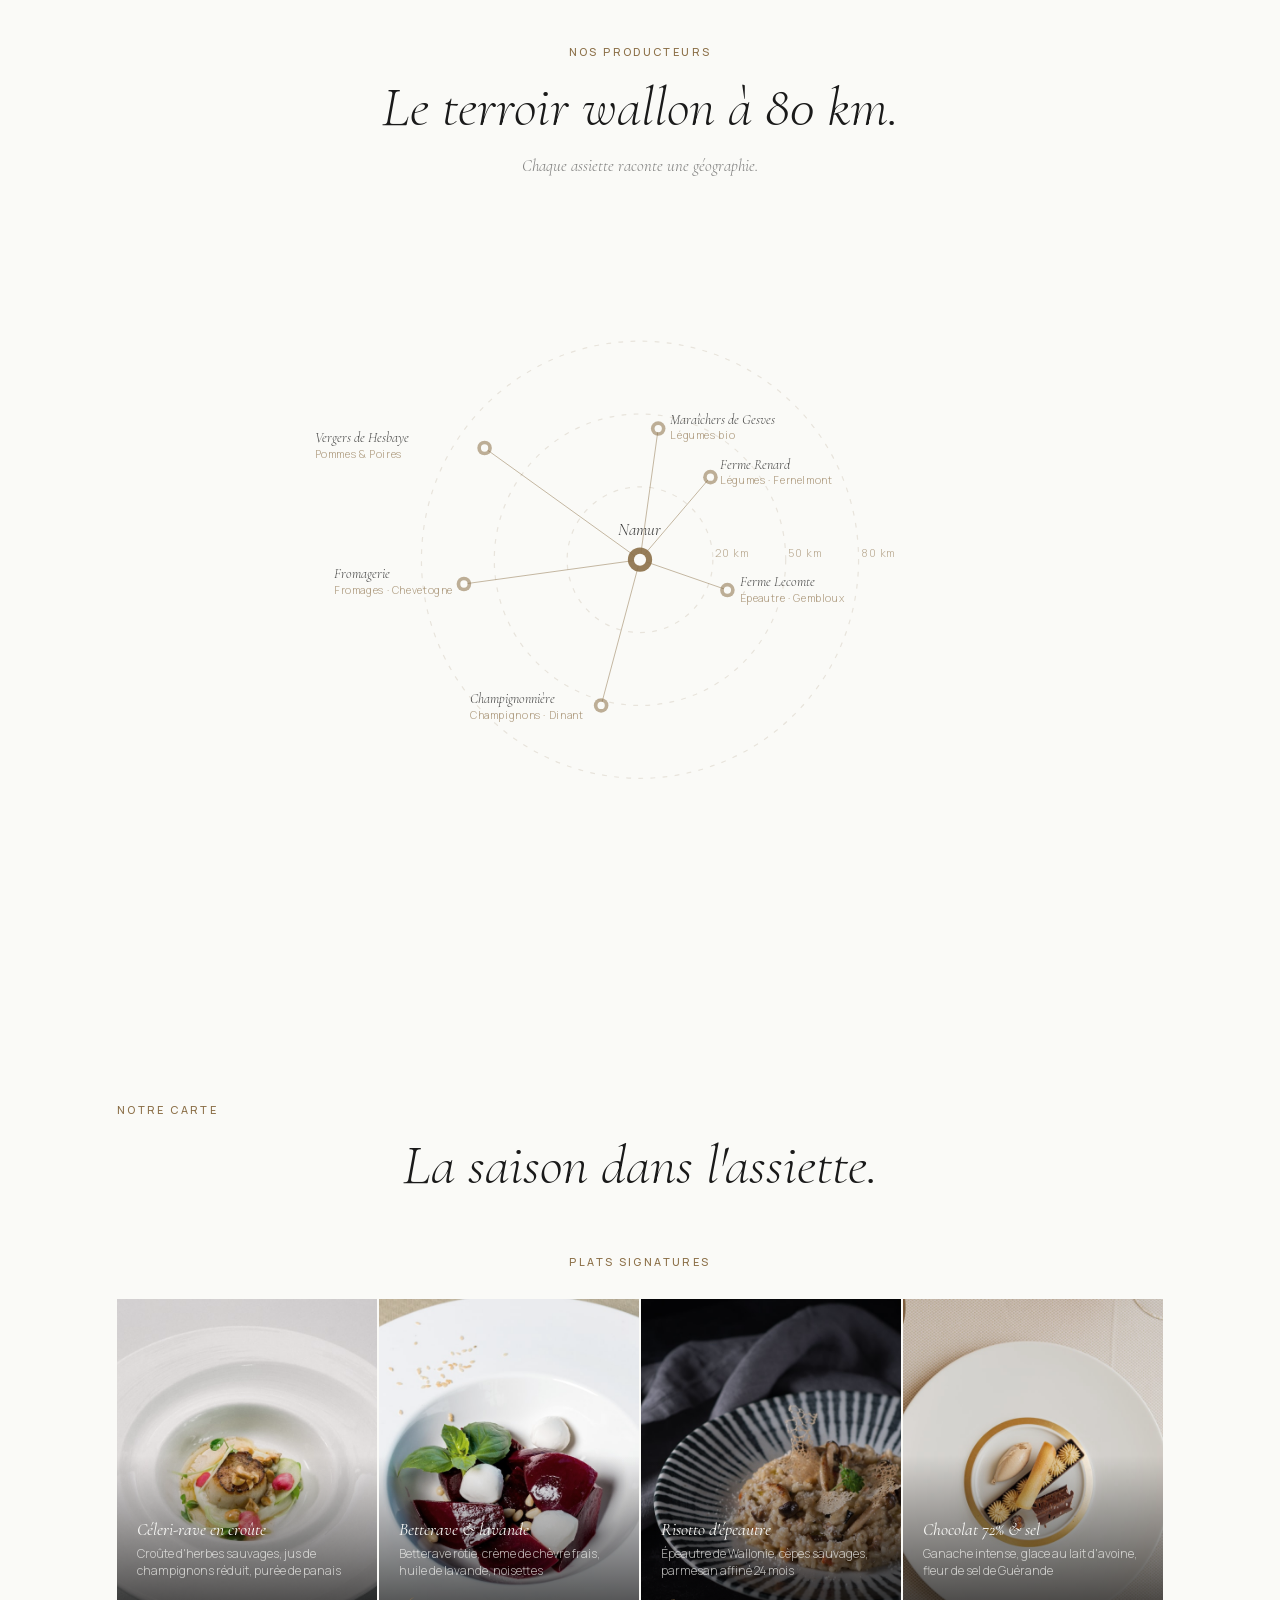
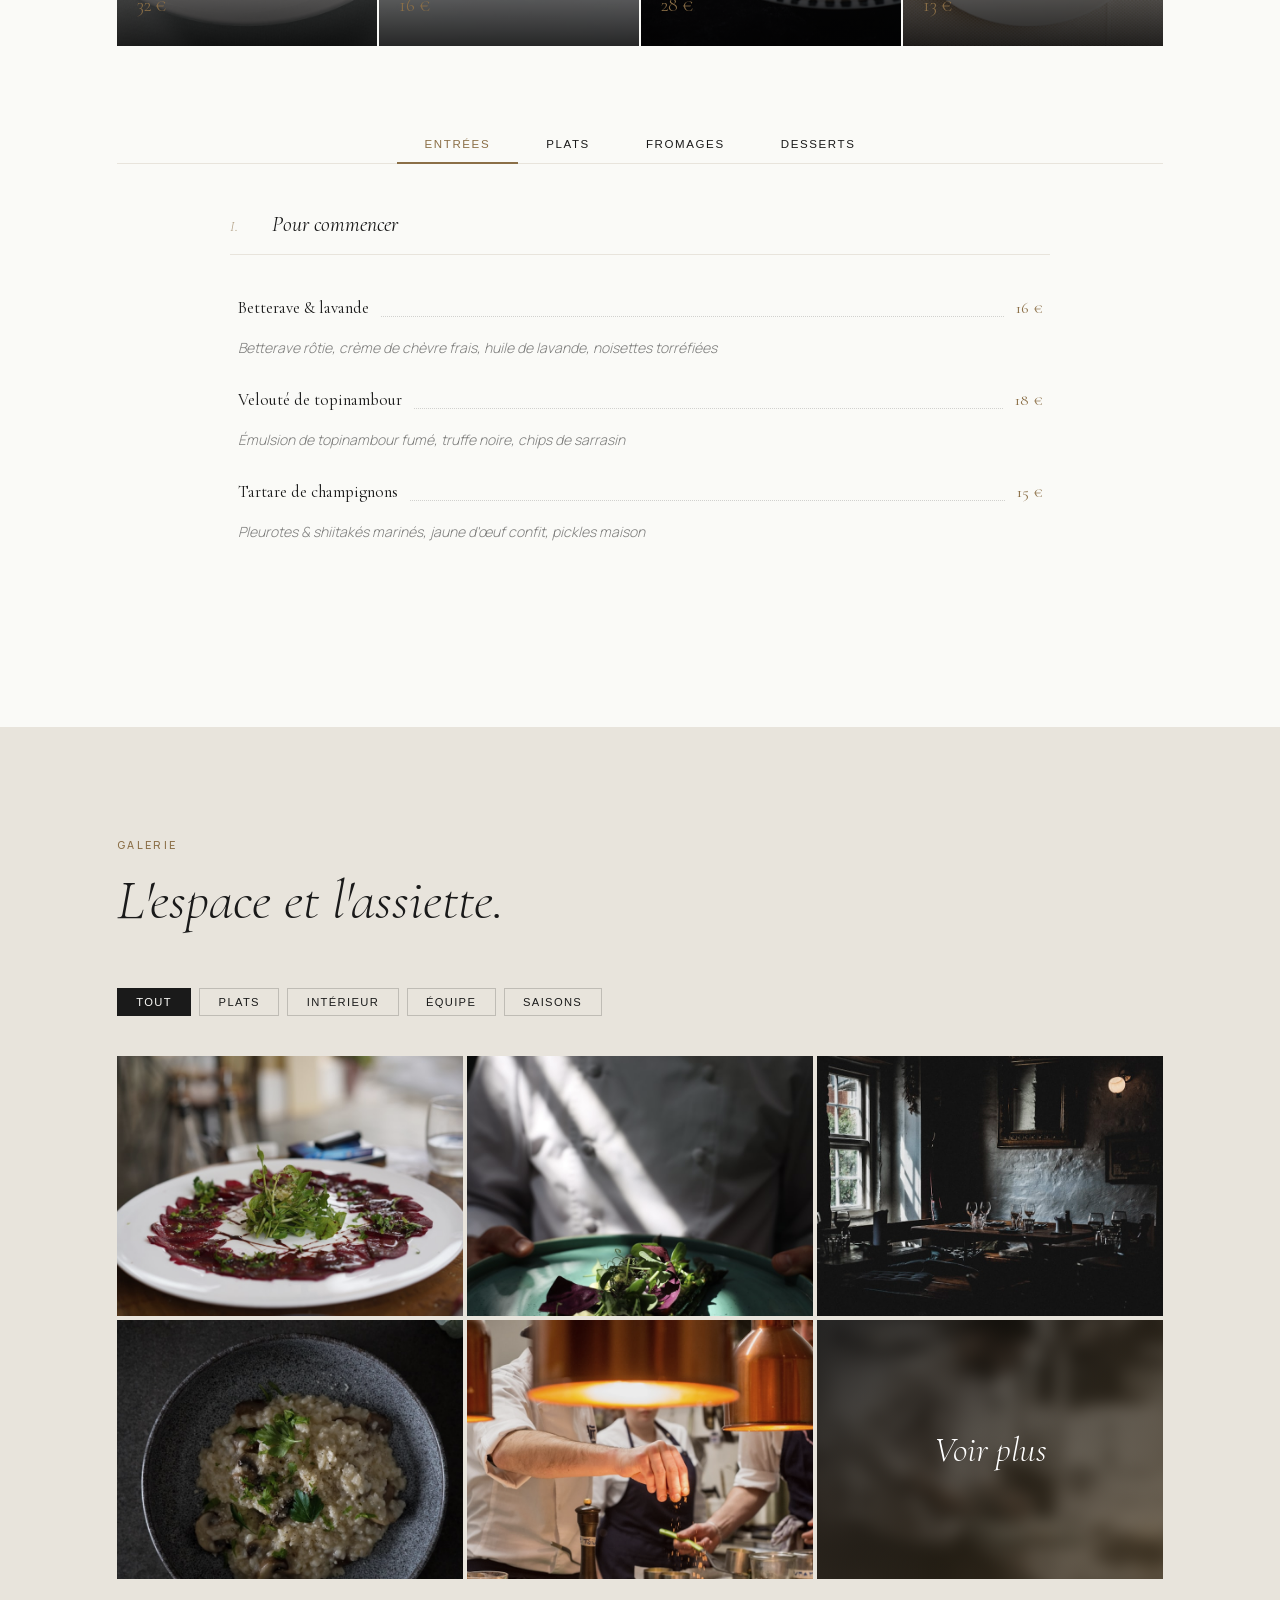
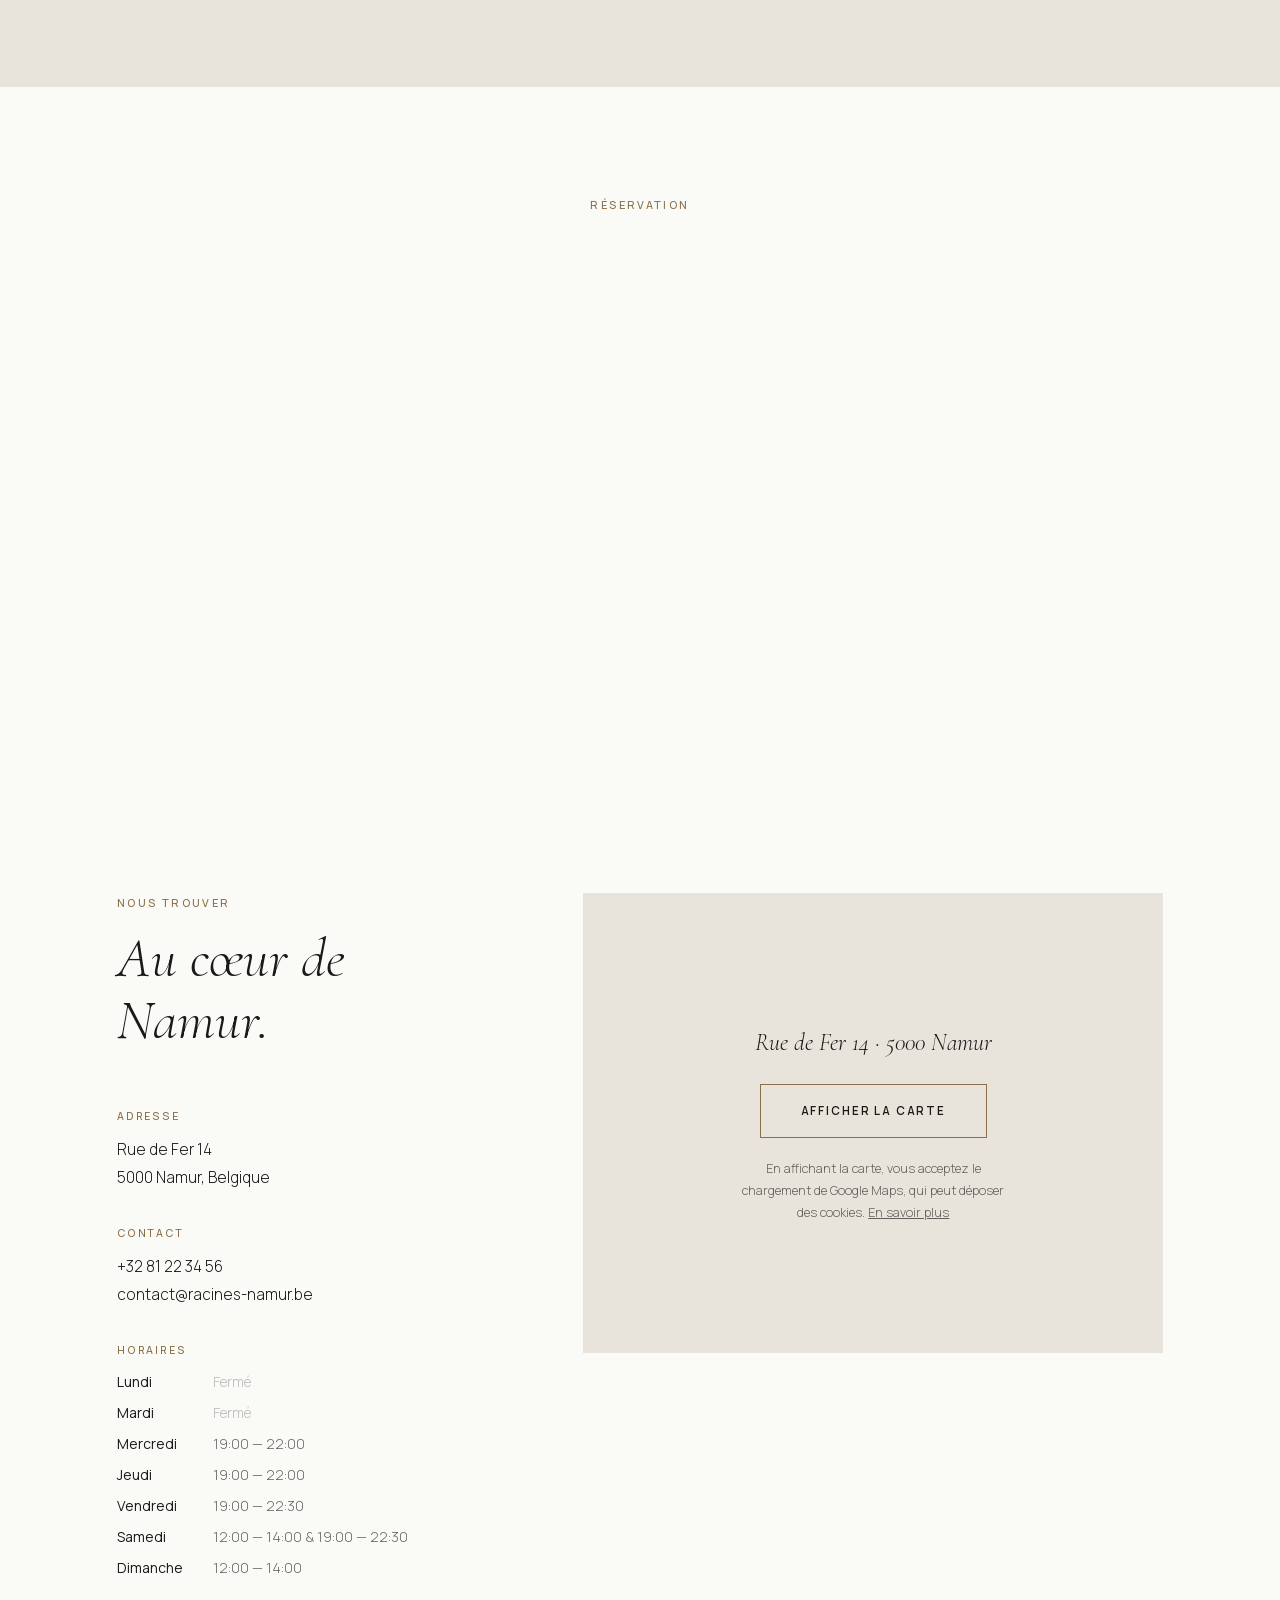
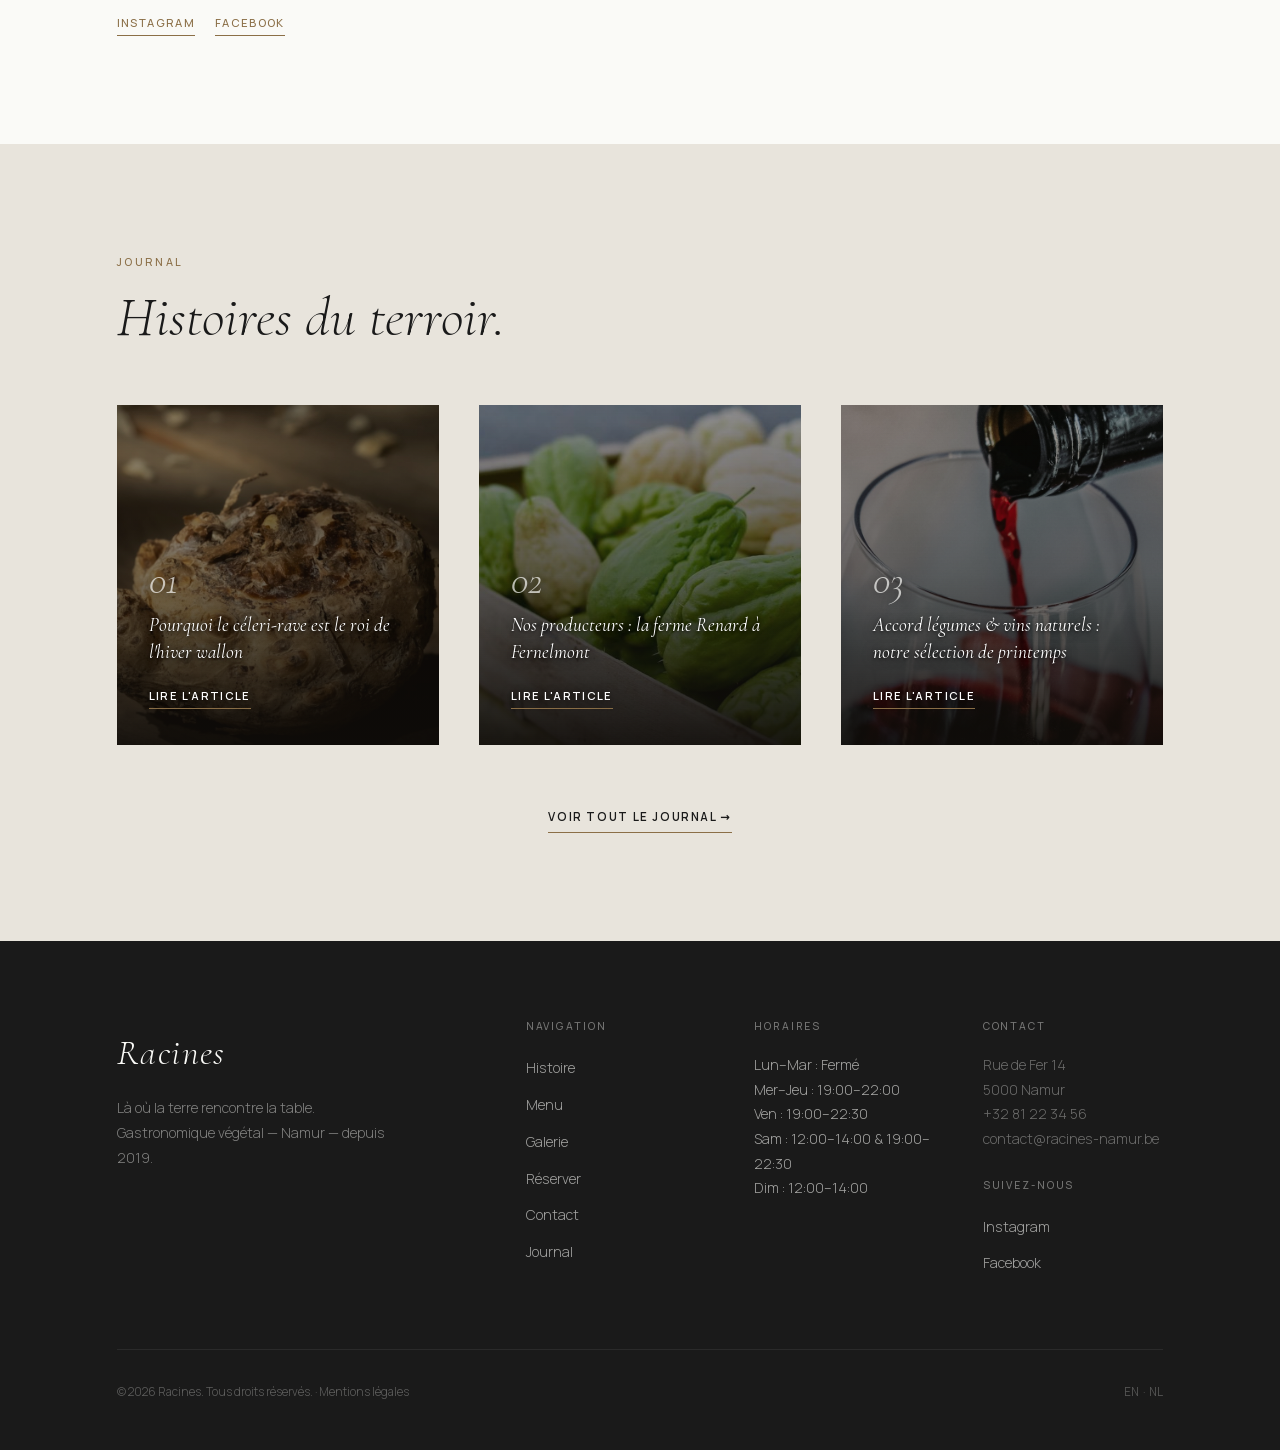
==== commit 6e56eaee: "SEO démo : noindex, lien Atelier Épure vers atelierepure.be - Lien du badge et des mentions légales " ====
--- a/index.html
+++ b/index.html
@@ -3,6 +3,7 @@
 <head>
   <meta charset="UTF-8">
   <meta name="viewport" content="width=device-width, initial-scale=1.0">
+  <meta name="robots" content="noindex, follow"><!-- site de démonstration, restaurant fictif : ne pas indexer -->
   <title>Racines — Restaurant gastronomique végétal à Namur</title>
   <meta name="description" content="Restaurant gastronomique végétal à Namur. Cuisine de saison, produits locaux wallons, 28 couverts. Réservation en ligne sur TheFork.">
 
@@ -758,7 +759,7 @@
 .ae-demo-badge .ae-demo-dot{width:6px;height:6px;border-radius:50%;background:#B68A3E;flex:0 0 auto}
 @media (max-width:520px){.ae-demo-badge{font-size:12px;padding:9px 14px;bottom:12px}}
 </style>
-<a class="ae-demo-badge" href="https://atelier-epure.github.io/atelier-epure-landing/" target="_blank" rel="noopener" aria-label="Site de démonstration créé par Atelier Épure">
+<a class="ae-demo-badge" href="https://atelierepure.be/" target="_blank" rel="noopener" aria-label="Site de démonstration créé par Atelier Épure">
   <span class="ae-demo-dot" aria-hidden="true"></span>Site de démonstration créé par <strong>Atelier&nbsp;Épure</strong>
 </a>
 
